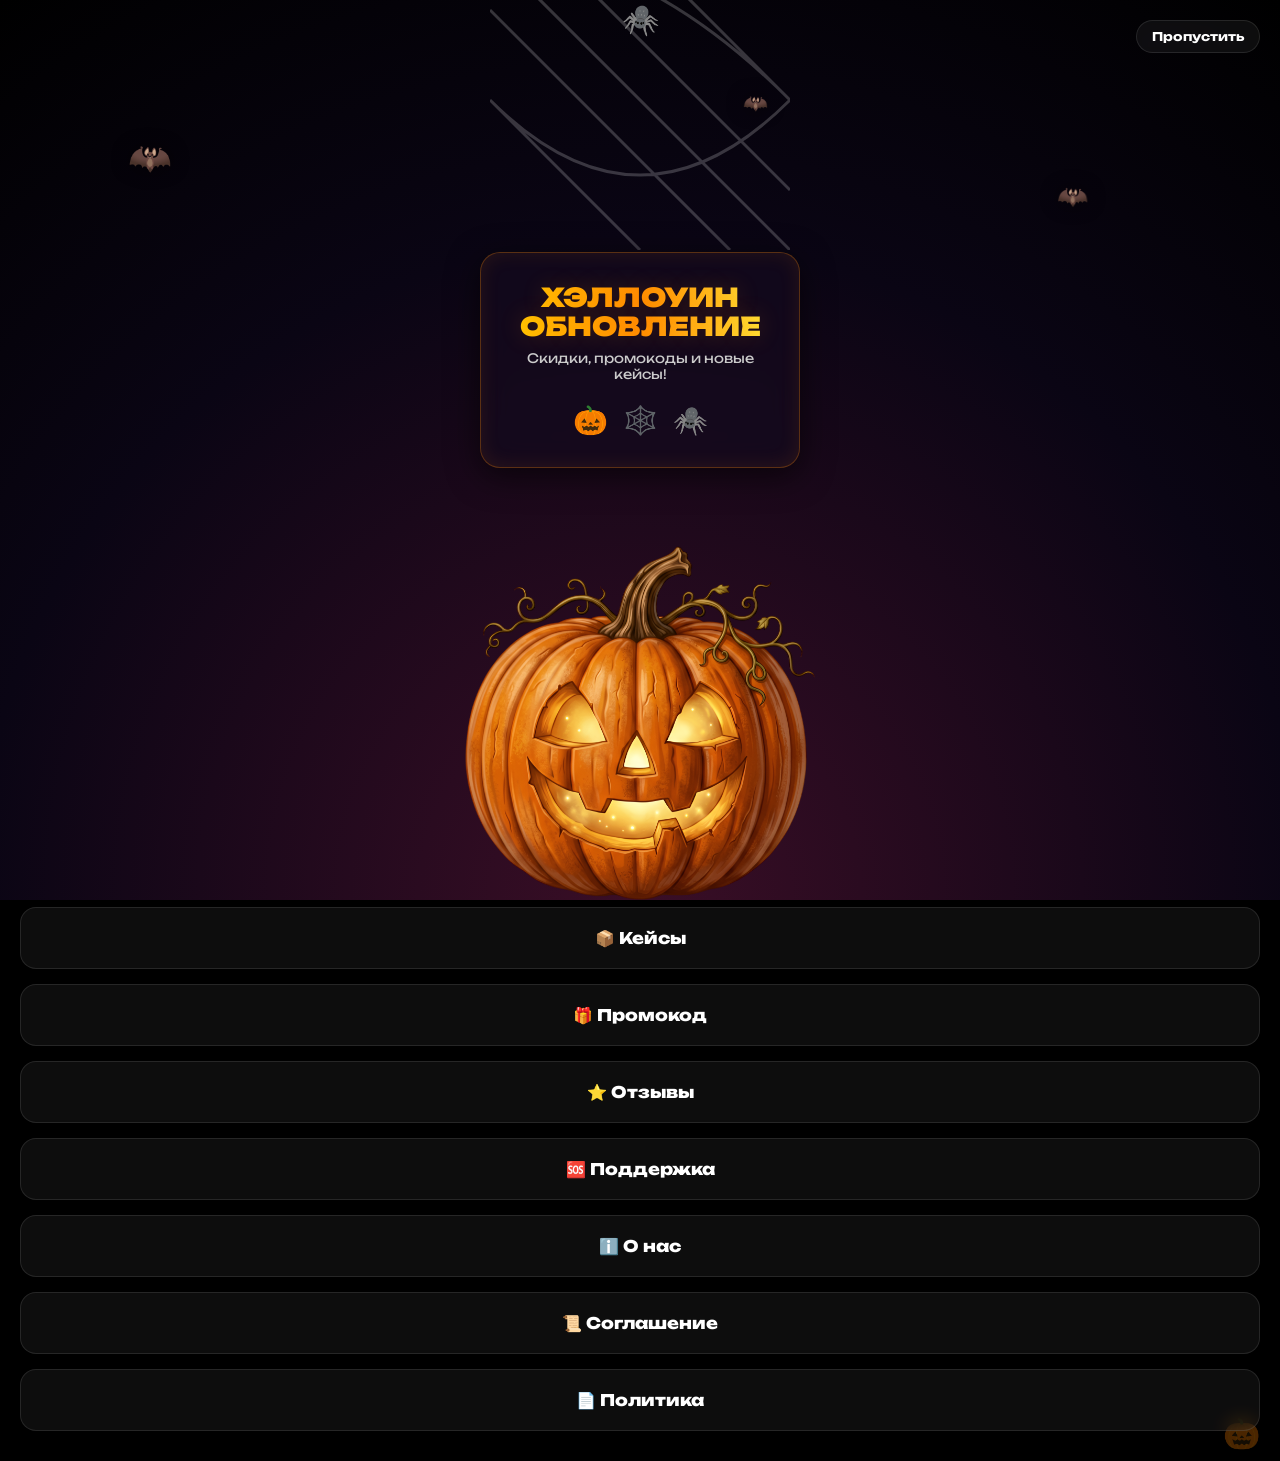
==== main.html @ 829d3bb2 "Update main.html" ====
<!DOCTYPE html>
<html lang="ru">
<head>
    <meta charset="UTF-8">
    <meta name="viewport" content="width=device-width, initial-scale=1.0, maximum-scale=1.0, user-scalable=no">
    <title>Sciptyy Store</title>
    <script src="https://telegram.org/js/telegram-web-app.js"></script>
    <link href="https://fonts.googleapis.com/css2?family=Unbounded:wght@500;800;900&display=swap" rel="stylesheet">
    <link rel="stylesheet" href="style.css">
</head>
<body>
    <!-- ЗАСТАВКА -->
    <div id="splash-screen">
        <div class="splash-bg-gradient"></div>
        <div class="splash-sparks"><span></span><span></span><span></span><span></span><span></span><span></span></div>
        <div class="bat bat-1">🦇</div><div class="bat bat-2">🦇</div><div class="bat bat-3">🦇</div>
        <div class="splash-web-top"></div><div class="splash-spider">🕷️</div>
        <div class="splash-glass-banner">
            <h2>ХЭЛЛОУИН<br>ОБНОВЛЕНИЕ</h2>
            <p>Скидки, промокоды и новые кейсы!</p>
            <div class="splash-icons"><span class="icon-pumpkin">🎃</span><span class="icon-web">🕸️</span><span class="icon-spider">🕷️</span></div>
        </div>
        <img src="pumpkin.png" class="splash-pumpkin-img" alt="pumpkin">
        <div class="splash-skip" onclick="document.getElementById('splash-screen').classList.add('splash-hidden')">Пропустить</div>
    </div>

    <div class="space-bg"><div class="nebula nebula-1"></div><div class="nebula nebula-2"></div><div class="stars"></div></div>
        <!-- ГЛАВНЫЙ ЭКРАН -->
    <div id="screen-main" class="screen active">
        <div class="halloween-decor"><div class="decor-web"></div><div class="decor-spider">🕷️</div><div class="decor-pumpkin">🎃</div></div>
        <h1 class="glow-title">SCIPTYY<br>STORE</h1>
        
        <!-- УМНАЯ БЕГУЩАЯ СТРОКА -->
        <div class="ticker-container">
            <div class="ticker-decor">🕸️</div>
            <div class="ticker-content">
                <span class="ticker-icon">🎃</span>
                <div id="ticker-track" class="ticker-track">Загрузка событий...</div>
                <span class="ticker-icon">🕷️</span>
            </div>
        </div>

        <div style="position: relative; overflow: hidden; width: 100%; border-radius: 20px; margin-bottom: 20px; height: 170px;">
            <div id="banner-track" style="display: flex; width: 200%; height: 100%; transition: transform 0.6s cubic-bezier(0.25, 1, 0.5, 1);">
                <div class="halloween-banner" style="width: 100%; height: 100%; margin: 0; flex-shrink: 0; padding: 20px; position: relative;" onclick="window.open('https://t.me/sciptyystore', '_blank')">
                    <div class="banner-spiderweb"></div><div class="banner-spider">🕷️</div><div class="banner-glow"></div>
                    <div class="banner-content">
                        <span style="font-size:9px; font-weight:800; color:#ffd700; background:rgba(0,0,0,0.5); padding:3px 6px; border-radius:6px; text-transform: uppercase;">Официальный канал</span>
                        <h3 class="banner-title" style="font-size: 22px; margin-top: 5px;">Sciptyy Store News</h3>
                        <p class="banner-subtitle" style="font-size: 10px; line-height: 1.4;">🔥 Промокод <b>HALLOWEEN31</b> (15%)</p>
                        <button class="buy-btn" style="margin-top: 10px; padding: 6px 12px; font-size: 11px;">Подписаться</button>
                    </div>
                </div>
                <div class="halloween-banner" style="width: 100%; height: 100%; margin: 0; flex-shrink: 0; background: #111; position: relative;" onclick="window.open('https://t.me/sciptyyrewievs', '_blank')">
                    <div class="banner-spiderweb"></div><div class="banner-spider">🕷️</div><div class="banner-glow" style="opacity: 0.4;"></div>
                    <div class="banner-content">
                        <h3 class="banner-title" style="font-size: 16px;">👑 Администрация</h3>
                        <div style="display: flex; gap: 10px; margin-top: 5px;">
                            <div><p style="font-size: 10px; font-weight: bold; color: #fff;">Разработчик</p><p style="font-size: 9px; color: #aaa;">@xeroox9</p></div>
                            <div><p style="font-size: 10px; font-weight: bold; color: #fff;">Владелец</p><p style="font-size: 9px; color: #aaa;">@sciptyyzov</p></div>
                        </div>
                        <button class="buy-btn" style="margin-top: 8px; padding: 5px 10px; font-size: 10px; background: linear-gradient(90deg, #ffd700, #ff8c00); color: #000;">⭐ Отзывы</button>
                    </div>
                </div>
            </div>
        </div>
               <div class="main-menu-grid">
            <div class="menu-btn" onclick="openCatalog()"><span class="btn-text">🛒 Купить аккаунты</span></div>
            <div class="menu-btn" onclick="showScreen('screen-profile')"><span class="btn-text">👤 Профиль</span></div>
            <div class="menu-btn" onclick="showScreen('screen-upgrade')"><span class="btn-text">📈 Апгрейд аккаунтов</span></div>
            <div class="menu-btn" onclick="showScreen('screen-chat')"><span class="btn-text">💬 Общение (Чат)</span></div>
            <div class="menu-btn" onclick="showTopupModal()">
                <span class="btn-text">💳 Пополнить баланс</span>
                <p style="font-size: 10px; color: #00d2ff; margin-top: 5px;">🎁 От 500 ₽ — обычный кейс в подарок!</p>
            </div>
            <div class="menu-btn" onclick="showScreen('screen-roll')"><span class="btn-text">🎰 Рулетка дня</span></div>
            <div class="menu-btn" onclick="showScreen('screen-cases')"><span class="btn-text">📦 Кейсы</span></div>
            <div class="menu-btn" onclick="openInfo('promo')"><span class="btn-text">🎁 Промокод</span></div>
            <div class="menu-btn" onclick="openInfo('reviews')"><span class="btn-text">⭐ Отзывы</span></div>
            <div class="menu-btn" onclick="showScreen('screen-support')"><span class="btn-text">🆘 Поддержка</span></div>
            <div class="menu-btn" onclick="openInfo('about')"><span class="btn-text">ℹ️ О нас</span></div>
            <div class="menu-btn" onclick="openInfo('terms')"><span class="btn-text">📜 Соглашение</span></div>
            <div class="menu-btn" onclick="openInfo('privacy')"><span class="btn-text">📄 Политика</span></div>
            <div class="menu-btn" id="admin-btn" style="display: none; background: rgba(255, 0, 0, 0.1); border-color: rgba(255, 0, 0, 0.3);" onclick="showScreen('screen-admin')"><span class="btn-text" style="color: #ff4444;">⚙️ Админ-панель</span></div>
            <div class="menu-btn" id="admin-tickets-btn" style="display: none; background: rgba(0, 210, 255, 0.1); border-color: rgba(0, 210, 255, 0.3);" onclick="showScreen('screen-admin-tickets')"><span class="btn-text" style="color: #00d2ff;">📩 Тикеты</span></div>
        </div>
    </div>
        <!-- КАТАЛОГ -->
    <div id="screen-catalog" class="screen">
        <div class="halloween-decor"><div class="decor-web"></div><div class="decor-spider">🕷️</div><div class="decor-pumpkin">🎃</div></div>
        <div style="display:flex; gap:10px; margin-bottom:20px; position:relative; z-index:2;"><button class="menu-btn" style="padding:10px 15px;" onclick="showScreen('screen-main')">← Назад</button><h2 style="font-size:20px; font-weight:800;">Аккаунты</h2></div>
        <div class="catalog-grid" id="catalog-grid"><div style="grid-column:span 2;">Загрузка...</div></div>
    </div>

    <!-- ПРОФИЛЬ -->
    <div id="screen-profile" class="screen">
        <div class="halloween-decor"><div class="decor-web"></div><div class="decor-spider">🕷️</div><div class="decor-pumpkin">🎃</div></div>
        <div style="display:flex; gap:10px; margin-bottom:20px; position:relative; z-index:2;"><button class="menu-btn" style="padding:10px 15px;" onclick="showScreen('screen-main')">← Назад</button><h2 style="font-size:20px; font-weight:800;">Профиль</h2></div>
        <div style="background: rgba(255,255,255,0.05); border: 1px solid rgba(255,255,255,0.1); backdrop-filter: blur(10px); border-radius: 20px; padding: 20px; text-align: center; position: relative; z-index: 2; margin-bottom: 20px;">
            <div id="user-avatar" style="width: 70px; height: 70px; border-radius: 50%; background: linear-gradient(135deg, #00d2ff, #8a2be2); margin: 0 auto 10px auto; display: flex; align-items: center; justify-content: center; font-size: 28px; font-weight: bold; color: #fff; background-size: cover; background-position: center; box-shadow: 0 0 15px rgba(0, 210, 255, 0.5);"></div>
            <h2 id="user-name" style="font-size: 18px; font-weight: 800; margin-bottom: 3px;">Пользователь</h2>
            <p id="user-id" style="font-size: 11px; color: #888; margin-bottom: 15px;">ID: 0</p>
            <div style="background: rgba(0,0,0,0.3); border-radius: 12px; padding: 12px; text-align: left;">
                <div style="font-size: 11px; color: #aaa;">Баланс:</div>
                <div id="profile-balance" style="font-size: 22px; font-weight: 900; color: #00d2ff;">0 ₽</div>
            </div>
        </div>
        <h3 style="position: relative; z-index: 2; margin-bottom: 10px; font-size: 16px;">История покупок:</h3>
        <div id="profile-purchases" style="position: relative; z-index: 2;"></div>
    </div>

    <!-- РУЛЕТКА -->
    <div id="screen-roll" class="screen">
        <div style="display:flex; gap:10px; margin-bottom:20px; position:relative; z-index:2;"><button class="menu-btn" style="padding:10px 15px;" onclick="showScreen('screen-main')">← Назад</button><h2 style="font-size:20px; font-weight:800;">Рулетка</h2></div>
        <div class="wheel-container">
            <div class="wheel-wrapper"><div class="wheel-pointer">🔻</div>
                <div class="wheel" id="wheel">
                    <div style="position:absolute; top:50%; left:50%; transform: translate(-50%, -50%) rotate(45deg) translateY(-100px); font-weight:900; font-size:14px; color:#fff;">1 ₽</div>
                    <div style="position:absolute; top:50%; left:50%; transform: translate(-50%, -50%) rotate(135deg) translateY(-100px); font-weight:900; font-size:14px; color:#fff;">3 ₽</div>
                    <div style="position:absolute; top:50%; left:50%; transform: translate(-50%, -50%) rotate(225deg) translateY(-100px); font-weight:900; font-size:14px; color:#fff;">2 ₽</div>
                    <div style="position:absolute; top:50%; left:50%; transform: translate(-50%, -50%) rotate(315deg) translateY(-100px); font-weight:900; font-size:14px; color:#fff;">Промо</div>
                </div>
            </div>
            <button class="roll-btn" id="roll-btn" onclick="spinWheel()">Крутить</button>
            <div id="roll-result" style="margin-top:20px; font-size:20px; font-weight:800; text-align:center; color:#00d2ff; min-height:30px;"></div>
        </div>
    </div>
        <!-- ЧАТ -->
    <div id="screen-chat" class="screen">
        <div style="display:flex; gap:10px; margin-bottom:20px; position:relative; z-index:2;"><button class="menu-btn" style="padding:10px 15px;" onclick="showScreen('screen-main')">← Назад</button><h2 style="font-size:20px; font-weight:800;">Общение</h2></div>
        <div id="chat-messages" style="height: 50vh; overflow-y: auto; background: rgba(20, 20, 20, 0.5); border-radius: 15px; padding: 10px; margin-bottom: 10px; border: 1px solid rgba(255,255,255,0.1); display: flex; flex-direction: column; gap: 10px;"></div>
        <div style="display: flex; gap: 10px;">
            <input type="text" id="chat-input" placeholder="Сообщение..." style="flex: 1; padding: 15px; border-radius: 10px; border: 1px solid #333; background: rgba(255,255,255,0.05); color: white;">
            <button class="buy-btn" style="padding: 0 20px; margin: 0; border-radius: 10px;" onclick="sendChatMessage()">➤</button>
        </div>
    </div>

    <!-- АПГРЕЙД -->
    <div id="screen-upgrade" class="screen">
        <div style="display:flex; gap:10px; margin-bottom:20px; position:relative; z-index:2;"><button class="menu-btn" style="padding:10px 15px;" onclick="showScreen('screen-main')">← Назад</button><h2 style="font-size:20px; font-weight:800;">Апгрейд</h2></div>
        <p style="text-align:center; color:#aaa; margin-bottom:20px; font-size:12px;">Поместите два одинаковых аккаунта, чтобы сделать апгрейд на более дорогой!</p>
        
        <div style="display:flex; gap:15px; justify-content:center; margin-bottom:20px;">
            <div class="upgrade-slot" id="slot-1" onclick="selectSlot(1)">
                <div style="font-size:30px; margin-bottom:10px;">➕</div>
                <div style="font-size:12px; color:#888;">Аккаунт 1</div>
            </div>
            <div class="upgrade-slot" id="slot-2" onclick="selectSlot(2)">
                <div style="font-size:30px; margin-bottom:10px;">➕</div>
                <div style="font-size:12px; color:#888;">Аккаунт 2</div>
            </div>
        </div>

        <button id="upgrade-btn" class="buy-btn" style="width:100%; padding:15px; opacity:0.5; cursor:not-allowed; background:#333;" disabled onclick="startUpgrade()">Сделать апгрейд</button>
    </div>
        <!-- КЕЙСЫ -->
    <div id="screen-cases" class="screen">
        <div style="display:flex; gap:10px; margin-bottom:20px; position:relative; z-index:2;"><button class="menu-btn" style="padding:10px 15px;" onclick="showScreen('screen-main')">← Назад</button><h2 style="font-size:20px; font-weight:800;">Кейсы</h2></div>
        <div class="main-menu-grid" id="case-buttons">
            <div class="menu-btn" onclick="buyCase('normal')"><span class="btn-text">📦 Купить Обычный (99 ₽)</span></div>
            <div class="menu-btn" onclick="buyCase('vip')"><span class="btn-text">👑 Купить VIP (249 ₽)</span></div>
            <div class="menu-btn" id="open-normal-case" style="display:none; background: rgba(0, 210, 255, 0.1);" onclick="openCase('normal')"><span class="btn-text">🎁 Открыть Обычный</span></div>
            <div class="menu-btn" id="open-vip-case" style="display:none; background: rgba(255, 215, 0, 0.1);" onclick="openCase('vip')"><span class="btn-text">🎁 Открыть VIP</span></div>
        </div>
        <div id="case-animation" class="case-roulette-container" style="display: none;">
            <div class="case-banner-bg">
                <div class="decor-web" style="top: -30px; right: -30px; transform: scaleX(-1);"></div>
                <div class="decor-spider" style="left: auto; right: 40px;">🕷️</div>
                <h3 style="text-align: center; color: #ffd700; font-size: 18px; margin-bottom: 15px; text-shadow: 0 0 10px #ff8c00;">Открываем кейс...</h3>
                <div class="roulette-wrapper"><div class="roulette-pointer"></div><div class="roulette-track" id="roulette-track"></div></div>
            </div>
            <div id="win-card-container" class="win-card-container" style="display: none;">
                <div id="win-card-content"></div>
                <p id="case-prize-text" style="font-size:16px; font-weight:800; color:#fff; margin-top:15px; text-align:center; text-shadow:0 0 10px #00d2ff;"></p>
            </div>
        </div>
    </div>

    <!-- ПОДДЕРЖКА -->
    <div id="screen-support" class="screen">
        <div style="display:flex; gap:10px; margin-bottom:20px; position:relative; z-index:2;"><button class="menu-btn" style="padding:10px 15px;" onclick="showScreen('screen-main')">← Назад</button><h2 style="font-size:20px; font-weight:800;">Поддержка</h2></div>
        <div class="info-container">
            <p style="margin-bottom: 15px; font-weight: bold; color: #00d2ff;">🆘 Задайте вопрос:</p>
            <textarea id="ticket-input" placeholder="Опишите проблему..." style="width:100%; height:100px; background:rgba(255,255,255,0.05); border:1px solid #333; color:white; border-radius:10px; padding:10px; margin-bottom:10px; resize:none;"></textarea>
            <button class="info-btn" onclick="createTicket()">Написать в поддержку</button>
            <div id="ticket-list" style="margin-top:20px;"></div>
        </div>
    </div>

    <!-- АДМИНКА -->
    <div id="screen-admin-tickets" class="screen">
        <div style="display:flex; gap:10px; margin-bottom:20px;"><button class="menu-btn" style="padding:10px 15px;" onclick="showScreen('screen-main')">← Назад</button><h2 style="font-size:20px; font-weight:800; color:#00d2ff;">Тикеты</h2></div>
        <div id="admin-ticket-list"></div>
    </div>

    <div id="screen-admin" class="screen">
        <div style="display:flex; gap:10px; margin-bottom:20px;"><button class="menu-btn" style="padding:10px 15px;" onclick="showScreen('screen-main')">← Назад</button><h2 style="font-size:20px; font-weight:800; color: #ff4444;">Админка</h2></div>
        <div class="main-menu-grid">
            <div class="menu-btn" onclick="adminAction('money')"><span class="btn-text">💰 Выдать себе рубли</span></div>
            <div class="menu-btn" onclick="adminAction('promo')"><span class="btn-text">🎁 Создать промокод</span></div>
            <div class="menu-btn" onclick="adminAction('stock')"><span class="btn-text">📦 Склад (Товары)</span></div>
            <div class="menu-btn" onclick="adminAction('broadcast')"><span class="btn-text">📢 Рассылка</span></div>
            <div class="menu-btn" onclick="clearEvents()"><span class="btn-text" style="color: #ff4444;">🗑 Очистить события</span></div>
        </div>
        <div id="admin-result" style="margin-top: 20px; text-align:center; color: #00d2ff; font-weight: 800;"></div>
    </div>

    <div id="screen-info" class="screen">
        <div style="display:flex; gap:10px; margin-bottom:20px;"><button class="menu-btn" style="padding:10px 15px;" onclick="showScreen('screen-main')">← Назад</button><h2 id="info-title" style="font-size:20px; font-weight:800;">Инфо</h2></div>
        <div class="info-container" id="info-content"></div>
    </div>
        <!-- МОДАЛКА ПОКУПКИ -->
    <div id="modal-buy" style="display:none; position:fixed; top:0; left:0; width:100%; height:100%; background:rgba(0,0,0,0.9); z-index: 999; padding:20px; flex-direction:column; justify-content:center;">
        <div style="background:#111; border:1px solid #333; padding:25px; border-radius:20px; text-align:center;">
            <h2 id="modal-title" style="font-size:22px; margin-bottom:10px;">Покупка</h2>
            <p id="modal-price" style="color:#888; margin-bottom:25px;">Цена: 46 ₽</p>
            <button style="width:100%; padding:15px; border-radius:12px; background:linear-gradient(90deg, #00d2ff, #0052ff); border:none; color:white; font-weight:800; font-size:16px; margin-bottom:10px;" onclick="buyItem('balance')">Купить с баланса (₽)</button>
            <button style="width:100%; padding:15px; border-radius:12px; background:linear-gradient(90deg, #ffd700, #ff8c00); border:none; color:black; font-weight:800; font-size:16px; margin-bottom:10px;" onclick="buyItem('stars')">Купить за звезды (⭐)</button>
            <button style="width:100%; padding:12px; border-radius:12px; background:transparent; border:1px solid #555; color:#aaa; font-weight:800;" onclick="closeModal()">Отмена</button>
        </div>
    </div>

    <!-- МОДАЛКА ПОПОЛНЕНИЯ -->
    <div id="modal-topup" style="display:none; position:fixed; top:0; left:0; width:100%; height:100%; background:rgba(0,0,0,0.9); z-index: 999; padding:20px; flex-direction:column; justify-content:center;">
        <div style="background:#111; border:1px solid #333; padding:25px; border-radius:20px; text-align:center;">
            <h2 style="font-size:22px; margin-bottom:10px;">Пополнение</h2>
            <p style="color:#888; margin-bottom:15px;">Введите сумму (мин. 50 ₽)</p>
            <input type="number" id="topup-amount" placeholder="Сумма" style="width:100%; padding:15px; border-radius:12px; border:1px solid #333; background:rgba(255,255,255,0.05); color:white; margin-bottom:15px;">
            <button style="width:100%; padding:15px; border-radius:12px; background:linear-gradient(90deg, #00d2ff, #0052ff); border:none; color:white; font-weight:800; font-size:16px; margin-bottom:10px;" onclick="topupBalance()">Пополнить</button>
            <button style="width:100%; padding:12px; border-radius:12px; background:transparent; border:1px solid #555; color:#aaa; font-weight:800;" onclick="closeTopup()">Отмена</button>
        </div>
    </div>

    <script>
        setTimeout(() => { const splash = document.getElementById('splash-screen'); if (splash) splash.classList.add('splash-hidden'); }, 5000);
        let currentBannerIndex = 0; const track = document.getElementById('banner-track'); const totalBanners = 2;
        function nextBanner() { currentBannerIndex++; if (currentBannerIndex >= totalBanners) currentBannerIndex = 0; track.style.transform = `translateX(-${currentBannerIndex * 100}%)`; }
        setInterval(nextBanner, 5000);
    </script>
    <script src="app.js"></script>
</body>
</html>
---- style.css ----
* { box-sizing: border-box; margin: 0; padding: 0; font-family: 'Unbounded', sans-serif; -webkit-tap-highlight-color: transparent; }
body { background-color: #000; color: #fff; min-height: 100vh; overflow-x: hidden; position: relative; }

.space-bg { position: fixed; top: 0; left: 0; width: 100%; height: 100%; z-index: -1; overflow: hidden; background: #000; }
.nebula { position: absolute; width: 150vw; height: 150vw; border-radius: 50%; filter: blur(80px); opacity: 0.6; animation: rotateNebula 30s linear infinite; }
.nebula-1 { top: -50%; left: -50%; background: radial-gradient(circle, rgba(0, 210, 255, 0.4) 0%, transparent 60%); }
.nebula-2 { bottom: -50%; right: -50%; background: radial-gradient(circle, rgba(138, 43, 226, 0.4) 0%, transparent 60%); animation-direction: reverse; }
@keyframes rotateNebula { 0% { transform: rotate(0deg) scale(1); } 100% { transform: rotate(360deg) scale(1.2); } }
.stars { position: absolute; width: 100%; height: 100%; background-image: radial-gradient(1px 1px at 10% 20%, white, transparent), radial-gradient(2px 2px at 40% 70%, white, transparent); background-size: 200px 200px; animation: twinkle 4s infinite alternate; opacity: 0.5; }
@keyframes twinkle { 0% { opacity: 0.3; } 100% { opacity: 0.8; } }

.halloween-decor { position: absolute; top: 0; left: 0; width: 100%; height: 100%; pointer-events: none; z-index: 0; overflow: hidden; }
.decor-web { position: absolute; top: -20px; left: -20px; width: 120px; height: 120px; background-image: url('data:image/svg+xml;utf8,<svg xmlns="http://www.w3.org/2000/svg" viewBox="0 0 100 100"><path d="M0,0 L100,100 M0,20 L80,100 M20,0 L100,80 M0,50 L50,100 M50,0 L100,50 M0,0 Q50,0 100,50 Q50,100 0,50" stroke="rgba(255,255,255,0.15)" fill="none" stroke-width="1"/></svg>'); background-size: cover; transform: rotate(180deg); opacity: 0.6; animation: floatWeb 8s ease-in-out infinite alternate; }
.decor-spider { position: absolute; top: 0; left: 40px; font-size: 24px; animation: spiderDrop 4s ease-in-out infinite; z-index: 1; }
.decor-pumpkin { position: absolute; bottom: 10px; right: 20px; font-size: 30px; opacity: 0.3; animation: floatPumpkin 6s ease-in-out infinite; }
@keyframes floatWeb { 0% { transform: rotate(170deg) scale(1); } 100% { transform: rotate(190deg) scale(1.1); } }
@keyframes spiderDrop { 0%, 100% { transform: translateY(10px); } 50% { transform: translateY(25px); } }
@keyframes floatPumpkin { 0%, 100% { transform: translateY(0); } 50% { transform: translateY(-10px); } }

.screen { display: none; padding: 30px 20px; min-height: 100vh; animation: fadeIn 0.5s ease; position: relative; }
.screen.active { display: block; }
@keyframes fadeIn { from { opacity: 0; transform: translateY(20px); } to { opacity: 1; transform: translateY(0); } }
.glow-title { font-size: 46px; line-height: 1.1; font-weight: 900; text-align: center; margin-top: 20px; margin-bottom: 25px; background: linear-gradient(90deg, #ffffff, #00d2ff, #8a2be2, #ffffff); background-size: 300% 100%; -webkit-background-clip: text; -webkit-text-fill-color: transparent; animation: textShimmer 8s linear infinite; position: relative; z-index: 2; }
@keyframes textShimmer { 0% { background-position: 0% center; } 100% { background-position: 300% center; } }

/* ОБНОВЛЕННАЯ БЕГУЩАЯ СТРОКА */
.ticker-container {
    background: rgba(20, 10, 30, 0.6);
    border: 1px solid rgba(255, 140, 0, 0.3);
    backdrop-filter: blur(10px);
    border-radius: 12px;
    padding: 10px 15px;
    margin-bottom: 20px;
    display: flex;
    align-items: center;
    position: relative;
    z-index: 2;
    overflow: hidden;
    box-shadow: 0 0 15px rgba(255, 140, 0, 0.1);
}
.ticker-decor { position: absolute; top: 0; right: 10px; font-size: 20px; opacity: 0.3; z-index: 0; }
.ticker-content { display: flex; align-items: center; width: 100%; z-index: 1; overflow: hidden; }
.ticker-icon { font-size: 16px; margin: 0 8px; }
.ticker-track {
    white-space: nowrap;
    animation: ticker 20s linear infinite;
    background: linear-gradient(90deg, #ffd700, #ff8c00, #ffd700);
    background-size: 200% auto;
    -webkit-background-clip: text;
    -webkit-text-fill-color: transparent;
    font-size: 12px;
    font-weight: 800;
}
@keyframes ticker { 0% { transform: translateX(100%); } 100% { transform: translateX(-100%); } }

.main-menu-grid { display: flex; flex-direction: column; gap: 15px; position: relative; z-index: 2; }
.menu-btn { 
    background: rgba(255, 255, 255, 0.05); 
    border: 1px solid rgba(255, 255, 255, 0.1); 
    backdrop-filter: blur(10px); 
    padding: 20px; 
    border-radius: 16px; 
    text-align: center; 
    cursor: pointer; 
    transition: all 0.3s cubic-bezier(0.25, 1, 0.5, 1); 
}
.menu-btn:active { 
    transform: scale(0.98); 
    background: rgba(138, 43, 226, 0.15); 
    border-color: #8a2be2; 
    box-shadow: 0 0 15px rgba(138, 43, 226, 0.3); 
}
.btn-text { font-size: 16px; font-weight: 800; color: white; }
.halloween-banner { position: relative; width: 100%; border-radius: 20px; overflow: hidden; margin-bottom: 25px; padding: 25px 20px; cursor: pointer; border: 1px solid rgba(255, 255, 255, 0.1); display: flex; align-items: center; background: #111; transition: transform 0.2s; z-index: 2; }
.halloween-banner:active { transform: scale(0.97); }
.banner-glow { position: absolute; top: 0; left: 0; width: 100%; height: 100%; background: linear-gradient(45deg, #2a0845, #6441A5, #ff416c, #2a0845); background-size: 300% 300%; animation: bannerGradient 6s ease infinite; z-index: 0; opacity: 0.8; }
@keyframes bannerGradient { 0% { background-position: 0% 50%; } 50% { background-position: 100% 50%; } 100% { background-position: 0% 50%; } }
.banner-spiderweb { position: absolute; top: -50%; left: -20%; width: 200px; height: 200px; background-image: url('data:image/svg+xml;utf8,<svg xmlns="http://www.w3.org/2000/svg" viewBox="0 0 100 100"><path d="M0,0 L100,100 M0,20 L80,100 M20,0 L100,80 M0,50 L50,100 M50,0 L100,50 M0,0 Q50,0 100,50 Q50,100 0,50" stroke="rgba(255,255,255,0.15)" fill="none" stroke-width="1"/></svg>'); background-size: cover; z-index: 1; }
.banner-spider { position: absolute; top: 0; right: 25px; font-size: 28px; z-index: 2; animation: spiderDrop 4s ease-in-out infinite; }
.banner-content { position: relative; z-index: 3; width: 100%; }
.banner-title { font-size: 22px; font-weight: 900; color: #fff; margin-bottom: 5px; }
.banner-subtitle { font-size: 11px; color: #eee; }

.mini-banner { position: relative; width: 100%; border-radius: 15px; overflow: hidden; margin-bottom: 20px; padding: 15px 20px; cursor: pointer; border: 1px solid rgba(255, 255, 255, 0.1); display: flex; align-items: center; background: #111; transition: transform 0.2s; z-index: 2; }
.mini-banner:active { transform: scale(0.97); }
.mini-banner-glow { position: absolute; top: 0; left: 0; width: 100%; height: 100%; background: linear-gradient(45deg, #2a0845, #6441A5, #ff416c, #2a0845); background-size: 300% 300%; animation: bannerGradient 6s ease infinite; z-index: 0; opacity: 0.6; }
.mini-banner-content { position: relative; z-index: 3; width: 100%; display: flex; align-items: center; gap: 10px; }
.mini-banner-title { font-size: 14px; font-weight: 800; color: #fff; }
.mini-banner-subtitle { font-size: 10px; color: #eee; }

.catalog-grid { display: grid; grid-template-columns: 1fr 1fr; gap: 12px; position: relative; z-index: 2; }
.product-card { background: rgba(20, 20, 20, 0.4); border: 1px solid rgba(255, 255, 255, 0.1); backdrop-filter: blur(15px); border-radius: 16px; padding: 15px; display: flex; flex-direction: column; justify-content: space-between; position: relative; overflow: hidden; box-shadow: 0 8px 32px rgba(0,0,0,0.3); }
.product-card::before { content: ''; position: absolute; top: 0; left: -100%; width: 50%; height: 100%; background: linear-gradient(90deg, transparent, rgba(255,255,255,0.05), transparent); transform: skewX(-20deg); animation: cardShimmer 5s infinite; }
@keyframes cardShimmer { 0% { left: -100%; } 40%, 100% { left: 200%; } }
.product-name { font-size: 14px; font-weight: 800; margin-bottom: 5px; }
.product-price { color: #aaa; font-size: 13px; font-weight: 500; margin-bottom: 5px; }
.buy-btn { background: linear-gradient(90deg, #0052ff, #00d2ff, #0052ff); background-size: 200% auto; border: none; color: white; padding: 12px; border-radius: 10px; font-weight: 800; font-size: 13px; cursor: pointer; animation: btnShimmer 3s linear infinite; margin-top: 10px; }
@keyframes btnShimmer { to { background-position: 200% center; } }
.buy-btn:active { transform: scale(0.95); }
.buy-btn:disabled { background: #333; animation: none; color: #777; cursor: not-allowed; }
.balance-card { background: linear-gradient(135deg, #00d2ff, #8a2be2); padding: 20px; border-radius: 16px; text-align: center; margin-bottom: 20px; position: relative; z-index: 2; }
.balance-amount { font-size: 28px; font-weight: 900; }
.purchase-item { background: rgba(255,255,255,0.05); padding: 10px; border-radius: 10px; margin-bottom: 10px; font-size: 12px; border: 1px solid rgba(255,255,255,0.05); }

.wheel-container { display: flex; flex-direction: column; align-items: center; justify-content: center; margin-top: 30px; position: relative; z-index: 2; }
.wheel-wrapper { position: relative; width: 280px; height: 280px; }
.wheel { width: 100%; height: 100%; border-radius: 50%; border: 2px solid rgba(255,255,255,0.2); position: relative; overflow: hidden; box-shadow: 0 0 30px rgba(0, 210, 255, 0.4), inset 0 0 20px rgba(255,255,255,0.2); transition: transform 4s cubic-bezier(0.17, 0.67, 0.12, 0.99); background: conic-gradient(rgba(0, 210, 255, 0.6) 0deg 90deg, rgba(138, 43, 226, 0.6) 90deg 180deg, rgba(255, 65, 108, 0.6) 180deg 270deg, rgba(255, 215, 0, 0.6) 270deg 360deg); backdrop-filter: blur(5px); }
.wheel::after { content: ''; position: absolute; top: 50%; left: 50%; transform: translate(-50%, -50%); width: 40px; height: 40px; background: #111; border-radius: 50%; border: 2px solid #fff; box-shadow: 0 0 10px #fff; }
.wheel-pointer { position: absolute; top: -15px; left: 50%; transform: translateX(-50%); font-size: 40px; z-index: 10; filter: drop-shadow(0 5px 5px rgba(0,0,0,0.5)); }
.roll-btn { margin-top: 40px; background: linear-gradient(90deg, #ff416c, #ff4b2b); color: white; border: none; padding: 18px 40px; border-radius: 50px; font-size: 18px; font-weight: 900; cursor: pointer; box-shadow: 0 0 20px rgba(255, 65, 108, 0.5); z-index: 10; }
.roll-btn:active { transform: scale(0.95); }

/* НОВАЯ АНИМАЦИЯ КЕЙСОВ */
.case-roulette-container { position: relative; z-index: 10; display: flex; flex-direction: column; align-items: center; margin-top: 20px; }
.case-banner-bg { background: radial-gradient(circle at 50% 50%, rgba(74, 28, 64, 0.9) 0%, rgba(10, 5, 20, 0.95) 100%); border: 2px solid rgba(255, 140, 0, 0.4); border-radius: 20px; padding: 20px; width: 100%; box-shadow: 0 0 30px rgba(255, 140, 0, 0.2), inset 0 0 20px rgba(0,0,0,0.8); position: relative; overflow: hidden; }
.roulette-wrapper { position: relative; height: 120px; overflow: hidden; border-radius: 12px; background: rgba(0,0,0,0.5); border: 1px solid rgba(255,255,255,0.1); display: flex; align-items: center; }
.roulette-pointer { position: absolute; top: 0; left: 50%; transform: translateX(-50%); width: 4px; height: 100%; background: #ffd700; box-shadow: 0 0 10px #ffd700, 0 0 20px #ffd700; z-index: 5; }
.roulette-pointer::before, .roulette-pointer::after { content: ''; position: absolute; left: 50%; transform: translateX(-50%); width: 0; height: 0; border-left: 8px solid transparent; border-right: 8px solid transparent; }
.roulette-pointer::before { top: 0; border-top: 10px solid #ffd700; }
.roulette-pointer::after { bottom: 0; border-bottom: 10px solid #ffd700; }
.roulette-track { display: flex; gap: 10px; padding: 0 10px; position: absolute; left: 0; transition: transform 5s cubic-bezier(0.1, 0.8, 0.1, 1); }
.roulette-item { width: 90px; height: 100px; flex-shrink: 0; background: rgba(26, 26, 26, 0.8); border: 1px solid rgba(255, 255, 255, 0.1); border-radius: 10px; display: flex; flex-direction: column; align-items: center; justify-content: center; font-size: 10px; font-weight: 800; text-align: center; padding: 5px; box-shadow: 0 4px 10px rgba(0,0,0,0.5); }
.roulette-item img { width: 35px; height: 35px; margin-bottom: 5px; }
.roulette-item.money { border-color: #00d2ff; color: #00d2ff; box-shadow: 0 0 10px rgba(0,210,255,0.3); }
.roulette-item.promo { border-color: #ff8c00; color: #ff8c00; box-shadow: 0 0 10px rgba(255,140,0,0.3); }
.roulette-item.account { border-color: #ffd700; color: #ffd700; box-shadow: 0 0 10px rgba(255,215,0,0.3); }
.win-card-container { margin-top: 20px; background: rgba(20, 10, 30, 0.8); backdrop-filter: blur(10px); border: 2px solid #ffd700; border-radius: 20px; padding: 20px; text-align: center; box-shadow: 0 0 40px rgba(255, 215, 0, 0.4); animation: popIn 0.5s cubic-bezier(0.175, 0.885, 0.32, 1.275) forwards; width: 100%; max-width: 250px; }
@keyframes popIn { 0% { transform: scale(0.5); opacity: 0; } 100% { transform: scale(1); opacity: 1; } }
.win-card-content { background: rgba(255, 255, 255, 0.05); border-radius: 15px; padding: 20px 10px; display: flex; flex-direction: column; align-items: center; gap: 10px; border: 1px solid rgba(255,215,0,0.3); }
.win-card-content .win-icon { font-size: 50px; }
.win-card-content .win-title { font-size: 18px; font-weight: 900; color: #ffd700; }

.info-container { background: rgba(20, 20, 20, 0.5); border: 1px solid rgba(255, 255, 255, 0.1); backdrop-filter: blur(15px); border-radius: 20px; padding: 25px 20px; font-size: 14px; line-height: 1.6; color: #ddd; display: flex; flex-direction: column; min-height: 250px; position: relative; z-index: 2; }
.info-btn { display: block; width: 100%; background: linear-gradient(90deg, #00d2ff, #8a2be2); color: white; text-align: center; padding: 16px; border-radius: 12px; font-weight: 800; font-size: 16px; margin-top: auto; border: none; cursor: pointer; }
/* ================= НОВАЯ ЗАСТАВКА ================= */
#splash-screen { position: fixed; top: 0; left: 0; width: 100%; height: 100%; z-index: 9999; display: flex; flex-direction: column; align-items: center; justify-content: center; overflow: hidden; transition: opacity 1.2s ease-in-out, visibility 1.2s ease-in-out; }
.splash-bg-gradient { position: absolute; top: 0; left: 0; width: 100%; height: 100%; background: radial-gradient(circle at 50% 100%, #3a0e26 0%, #0a0514 60%, #000000 100%); z-index: 1; animation: bgPulse 8s infinite alternate ease-in-out; }
@keyframes bgPulse { 0% { opacity: 0.95; transform: scale(1); } 100% { opacity: 1; transform: scale(1.05); } }
.splash-sparks { position: absolute; width: 100%; height: 100%; z-index: 2; pointer-events: none; }
.splash-sparks span { position: absolute; width: 4px; height: 4px; background: #ffd700; border-radius: 50%; box-shadow: 0 0 10px 2px #ffd700; opacity: 0; animation: floatSpark 6s infinite ease-in-out; }
.splash-sparks span:nth-child(1) { left: 20%; bottom: 30%; animation-delay: 0s; }
.splash-sparks span:nth-child(2) { left: 80%; bottom: 20%; animation-delay: 1.5s; }
.splash-sparks span:nth-child(3) { left: 50%; bottom: 10%; animation-delay: 3s; }
.splash-sparks span:nth-child(4) { left: 10%; bottom: 50%; animation-delay: 2s; }
.splash-sparks span:nth-child(5) { left: 90%; bottom: 60%; animation-delay: 4s; }
.splash-sparks span:nth-child(6) { left: 40%; bottom: 80%; animation-delay: 5s; }
@keyframes floatSpark { 0% { transform: translateY(0) scale(0); opacity: 0; } 50% { opacity: 0.8; } 100% { transform: translateY(-100px) scale(1.5); opacity: 0; } }
.bat { position: absolute; font-size: 35px; z-index: 3; filter: drop-shadow(0 0 10px rgba(0,0,0,0.8)); opacity: 0.8; }
.bat-1 { top: 15%; left: 10%; animation: flySmooth1 10s infinite ease-in-out alternate; }
.bat-2 { top: 20%; right: 15%; font-size: 25px; animation: flySmooth2 12s infinite ease-in-out alternate; }
.bat-3 { top: 10%; right: 40%; font-size: 20px; animation: flySmooth1 14s infinite ease-in-out alternate-reverse; }
@keyframes flySmooth1 { 0% { transform: translate(0, 0) rotate(-5deg); } 50% { transform: translate(30px, -15px) rotate(5deg); } 100% { transform: translate(0, 0) rotate(-5deg); } }
@keyframes flySmooth2 { 0% { transform: translate(0, 0) rotate(5deg); } 50% { transform: translate(-30px, 15px) rotate(-5deg); } 100% { transform: translate(0, 0) rotate(5deg); } }
.splash-web-top { position: absolute; top: -50px; left: 50%; transform: translateX(-50%); width: 300px; height: 300px; background-image: url('data:image/svg+xml;utf8,<svg xmlns="http://www.w3.org/2000/svg" viewBox="0 0 100 100"><path d="M0,0 L100,100 M0,20 L80,100 M20,0 L100,80 M0,50 L50,100 M50,0 L100,50 M0,0 Q50,0 100,50 Q50,100 0,50" stroke="rgba(255,255,255,0.2)" fill="none" stroke-width="1"/></svg>'); background-size: cover; z-index: 3; animation: webSway 8s infinite ease-in-out alternate; }
@keyframes webSway { 0% { transform: translateX(-50%) rotate(-2deg); } 100% { transform: translateX(-50%) rotate(2deg); } }
.splash-spider { position: absolute; top: 0; left: 50%; transform: translateX(-50%); font-size: 30px; z-index: 4; animation: spiderSmooth 5s infinite ease-in-out alternate; }
@keyframes spiderSmooth { 0% { transform: translateX(-50%) translateY(20px); } 100% { transform: translateX(-50%) translateY(80px); } }
.splash-glass-banner { position: relative; z-index: 10; background: rgba(20, 10, 30, 0.7); backdrop-filter: blur(15px); -webkit-backdrop-filter: blur(15px); border: 1px solid rgba(255, 140, 0, 0.3); border-radius: 20px; padding: 30px 20px; text-align: center; box-shadow: 0 8px 32px rgba(0,0,0,0.6), inset 0 0 20px rgba(255,140,0,0.1); width: 85%; max-width: 320px; animation: bannerSmoothFloat 4s infinite ease-in-out alternate; margin-bottom: 180px; }
@keyframes bannerSmoothFloat { 0% { transform: translateY(0); } 100% { transform: translateY(-8px); } }
.splash-glass-banner h2 { font-size: 26px; font-weight: 900; line-height: 1.1; margin-bottom: 10px; background: linear-gradient(90deg, #ffcc00, #ff8c00, #ffeb3b, #ff8c00, #ffcc00); background-size: 200% auto; -webkit-background-clip: text; -webkit-text-fill-color: transparent; animation: smoothShimmer 5s linear infinite; text-shadow: 0 0 25px rgba(255, 140, 0, 0.2); }
@keyframes smoothShimmer { to { background-position: 200% center; } }
.splash-glass-banner p { font-size: 13px; color: #ccc; margin-bottom: 20px; }
.splash-icons { display: flex; justify-content: center; gap: 15px; font-size: 28px; }
.splash-icons span { display: inline-block; }
.icon-pumpkin { animation: floatEmoji 3s infinite ease-in-out alternate; }
.icon-web { animation: floatEmoji 3s infinite ease-in-out alternate 0.5s; }
.icon-spider { animation: floatEmoji 3s infinite ease-in-out alternate 1s; }
@keyframes floatEmoji { 0% { transform: translateY(0) scale(1); } 100% { transform: translateY(-8px) scale(1.1); } }
.splash-pumpkin-img { position: absolute; bottom: 0; left: 50%; transform: translateX(-50%); width: 90%; max-width: 350px; height: auto; z-index: 5; animation: glowSmooth 3s infinite alternate ease-in-out; }
@keyframes glowSmooth { 0% { filter: drop-shadow(0 0 15px rgba(255, 140, 0, 0.5)); } 100% { filter: drop-shadow(0 0 40px rgba(255, 215, 0, 0.8)); } }
.splash-skip { position: absolute; top: 20px; right: 20px; z-index: 20; background: rgba(255, 255, 255, 0.05); padding: 8px 15px; border-radius: 20px; font-size: 12px; font-weight: bold; color: #fff; backdrop-filter: blur(5px); border: 1px solid rgba(255, 255, 255, 0.1); cursor: pointer; transition: 0.3s ease; }
.splash-skip:active { transform: scale(0.95); background: rgba(255, 255, 255, 0.15); }
.splash-hidden { opacity: 0; visibility: hidden; }

/* Модалки */
#modal-buy, #modal-topup { backdrop-filter: blur(5px); }
#modal-buy > div, #modal-topup > div { box-shadow: 0 0 30px rgba(0, 210, 255, 0.3); }
::-webkit-scrollbar { width: 6px; }
::-webkit-scrollbar-track { background: #000; }
::-webkit-scrollbar-thumb { background: #333; border-radius: 3px; }
::-webkit-scrollbar-thumb:hover { background: #00d2ff; }
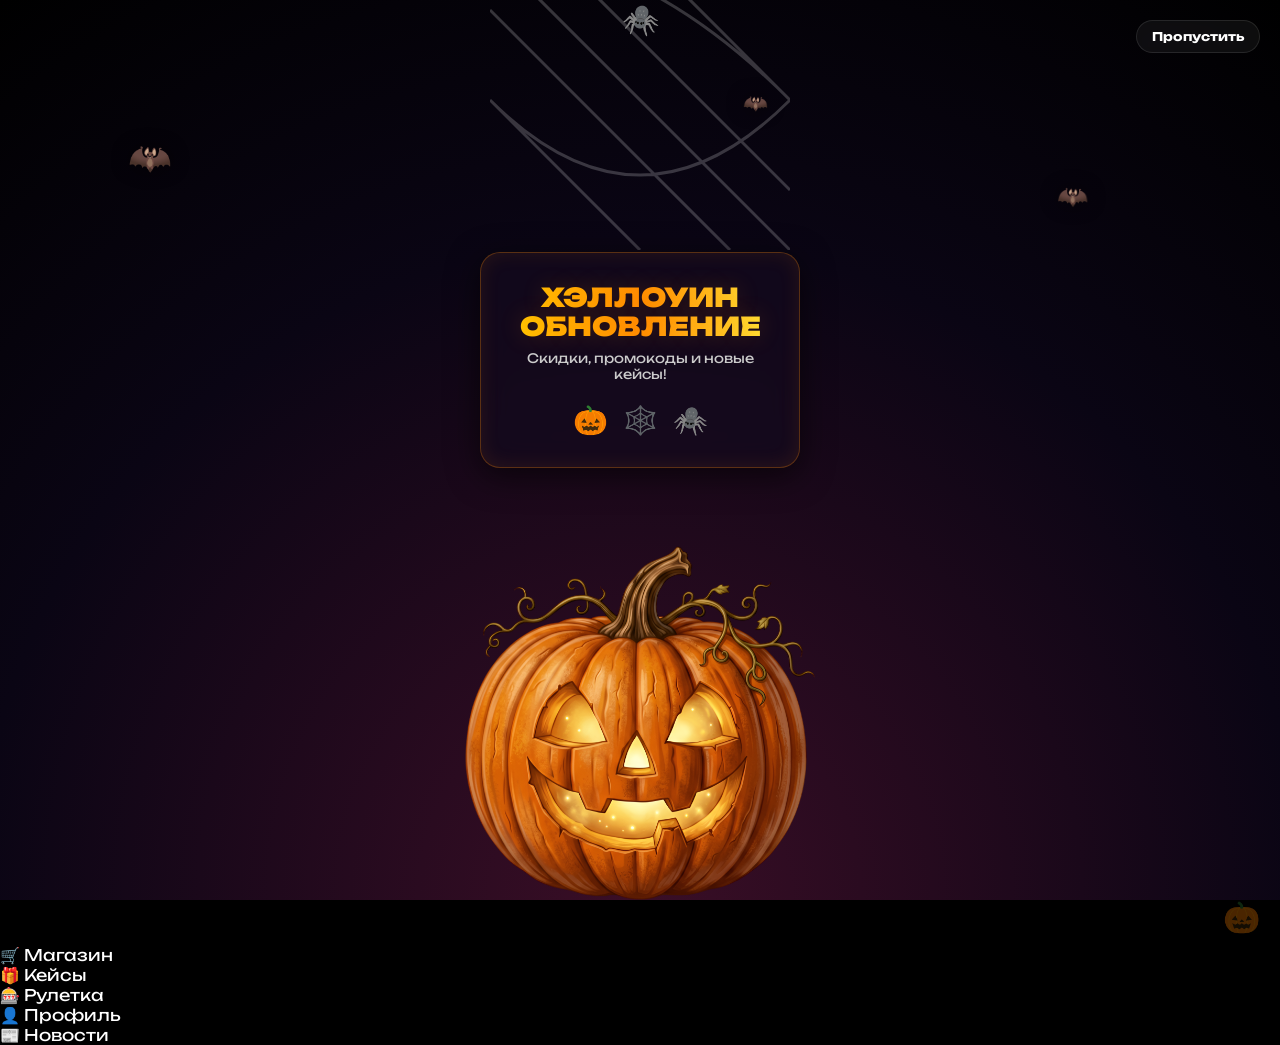
==== commit 90fa8caa: "Update main.html" ====
--- a/main.html
+++ b/main.html
@@ -9,6 +9,10 @@
     <link rel="stylesheet" href="style.css">
 </head>
 <body>
+    
+    <!-- ЗВУК КЛИКА -->
+    <audio id="click-sound" src="click.mp3" preload="auto"></audio>
+
     <!-- ЗАСТАВКА -->
     <div id="splash-screen">
         <div class="splash-bg-gradient"></div>
@@ -24,13 +28,23 @@
         <div class="splash-skip" onclick="document.getElementById('splash-screen').classList.add('splash-hidden')">Пропустить</div>
     </div>
 
+    <!-- УНИВЕРСАЛЬНАЯ МОДАЛКА ВВОДА (Вместо prompt) -->
+    <div id="custom-prompt" style="display:none; position:fixed; top:0; left:0; width:100%; height:100%; background:rgba(0,0,0,0.9); z-index: 10000; padding:20px; flex-direction:column; justify-content:center; align-items:center;">
+        <div style="background:#111; border:1px solid #333; padding:25px; border-radius:20px; width:100%; max-width:400px; text-align:center;">
+            <h3 id="prompt-title" style="margin-bottom:15px; color:#00d2ff; font-size:16px;">Введите данные</h3>
+            <input type="text" id="prompt-input" style="width:100%; padding:15px; border-radius:12px; border:1px solid #333; background:rgba(255,255,255,0.05); color:white; margin-bottom:15px; font-family:Unbounded;">
+            <button class="buy-btn" style="width:100%; margin-bottom:10px;" onclick="submitPrompt()">Отправить</button>
+            <button class="info-btn" style="background:transparent; border:1px solid #555; color:#aaa;" onclick="closePrompt()">Отмена</button>
+        </div>
+    </div>
+
     <div class="space-bg"><div class="nebula nebula-1"></div><div class="nebula nebula-2"></div><div class="stars"></div></div>
-        <!-- ГЛАВНЫЙ ЭКРАН -->
+
+    <!-- ГЛАВНЫЙ ЭКРАН (МАГАЗИН) -->
     <div id="screen-main" class="screen active">
         <div class="halloween-decor"><div class="decor-web"></div><div class="decor-spider">🕷️</div><div class="decor-pumpkin">🎃</div></div>
         <h1 class="glow-title">SCIPTYY<br>STORE</h1>
         
-        <!-- УМНАЯ БЕГУЩАЯ СТРОКА -->
         <div class="ticker-container">
             <div class="ticker-decor">🕸️</div>
             <div class="ticker-content">
@@ -40,6 +54,7 @@
             </div>
         </div>
 
+        <!-- Слайдер баннеров -->
         <div style="position: relative; overflow: hidden; width: 100%; border-radius: 20px; margin-bottom: 20px; height: 170px;">
             <div id="banner-track" style="display: flex; width: 200%; height: 100%; transition: transform 0.6s cubic-bezier(0.25, 1, 0.5, 1);">
                 <div class="halloween-banner" style="width: 100%; height: 100%; margin: 0; flex-shrink: 0; padding: 20px; position: relative;" onclick="window.open('https://t.me/sciptyystore', '_blank')">
@@ -48,44 +63,51 @@
                         <span style="font-size:9px; font-weight:800; color:#ffd700; background:rgba(0,0,0,0.5); padding:3px 6px; border-radius:6px; text-transform: uppercase;">Официальный канал</span>
                         <h3 class="banner-title" style="font-size: 22px; margin-top: 5px;">Sciptyy Store News</h3>
                         <p class="banner-subtitle" style="font-size: 10px; line-height: 1.4;">🔥 Промокод <b>HALLOWEEN31</b> (15%)</p>
-                        <button class="buy-btn" style="margin-top: 10px; padding: 6px 12px; font-size: 11px;">Подписаться</button>
                     </div>
                 </div>
                 <div class="halloween-banner" style="width: 100%; height: 100%; margin: 0; flex-shrink: 0; background: #111; position: relative;" onclick="window.open('https://t.me/sciptyyrewievs', '_blank')">
                     <div class="banner-spiderweb"></div><div class="banner-spider">🕷️</div><div class="banner-glow" style="opacity: 0.4;"></div>
                     <div class="banner-content">
                         <h3 class="banner-title" style="font-size: 16px;">👑 Администрация</h3>
-                        <div style="display: flex; gap: 10px; margin-top: 5px;">
-                            <div><p style="font-size: 10px; font-weight: bold; color: #fff;">Разработчик</p><p style="font-size: 9px; color: #aaa;">@xeroox9</p></div>
-                            <div><p style="font-size: 10px; font-weight: bold; color: #fff;">Владелец</p><p style="font-size: 9px; color: #aaa;">@sciptyyzov</p></div>
-                        </div>
-                        <button class="buy-btn" style="margin-top: 8px; padding: 5px 10px; font-size: 10px; background: linear-gradient(90deg, #ffd700, #ff8c00); color: #000;">⭐ Отзывы</button>
+                        <p style="font-size: 9px; color: #aaa; margin-top:5px;">Разработчик: @xeroox9 | Владелец: @sciptyyzov</p>
                     </div>
                 </div>
             </div>
         </div>
-               <div class="main-menu-grid">
+
+        <div class="main-menu-grid" style="margin-bottom: 100px;">
             <div class="menu-btn" onclick="openCatalog()"><span class="btn-text">🛒 Купить аккаунты</span></div>
-            <div class="menu-btn" onclick="showScreen('screen-profile')"><span class="btn-text">👤 Профиль</span></div>
-            <div class="menu-btn" onclick="showScreen('screen-upgrade')"><span class="btn-text">📈 Апгрейд аккаунтов</span></div>
-            <div class="menu-btn" onclick="showScreen('screen-chat')"><span class="btn-text">💬 Общение (Чат)</span></div>
             <div class="menu-btn" onclick="showTopupModal()">
                 <span class="btn-text">💳 Пополнить баланс</span>
-                <p style="font-size: 10px; color: #00d2ff; margin-top: 5px;">🎁 От 500 ₽ — обычный кейс в подарок!</p>
-            </div>
-            <div class="menu-btn" onclick="showScreen('screen-roll')"><span class="btn-text">🎰 Рулетка дня</span></div>
-            <div class="menu-btn" onclick="showScreen('screen-cases')"><span class="btn-text">📦 Кейсы</span></div>
+                <p style="font-size: 10px; color: #00d2ff; margin-top: 5px;">🎁 От 500 ₽ — кейс в подарок!</p>
+            </div>
+            <div class="menu-btn" onclick="showScreen('screen-chat')"><span class="btn-text">💬 Общение (Чат)</span></div>
             <div class="menu-btn" onclick="openInfo('promo')"><span class="btn-text">🎁 Промокод</span></div>
-            <div class="menu-btn" onclick="openInfo('reviews')"><span class="btn-text">⭐ Отзывы</span></div>
             <div class="menu-btn" onclick="showScreen('screen-support')"><span class="btn-text">🆘 Поддержка</span></div>
-            <div class="menu-btn" onclick="openInfo('about')"><span class="btn-text">ℹ️ О нас</span></div>
-            <div class="menu-btn" onclick="openInfo('terms')"><span class="btn-text">📜 Соглашение</span></div>
-            <div class="menu-btn" onclick="openInfo('privacy')"><span class="btn-text">📄 Политика</span></div>
+            
+            <!-- Кнопки админа (скрыты по умолчанию) -->
             <div class="menu-btn" id="admin-btn" style="display: none; background: rgba(255, 0, 0, 0.1); border-color: rgba(255, 0, 0, 0.3);" onclick="showScreen('screen-admin')"><span class="btn-text" style="color: #ff4444;">⚙️ Админ-панель</span></div>
             <div class="menu-btn" id="admin-tickets-btn" style="display: none; background: rgba(0, 210, 255, 0.1); border-color: rgba(0, 210, 255, 0.3);" onclick="showScreen('screen-admin-tickets')"><span class="btn-text" style="color: #00d2ff;">📩 Тикеты</span></div>
         </div>
     </div>
-        <!-- КАТАЛОГ -->
+        <!-- НОВЫЙ ЭКРАН: НОВОСТИ -->
+    <div id="screen-news" class="screen">
+        <div class="halloween-decor"><div class="decor-web"></div><div class="decor-spider">🕷️</div><div class="decor-pumpkin">🎃</div></div>
+        <h2 style="font-size:24px; font-weight:900; margin-bottom:20px; position:relative; z-index:2;">Новости</h2>
+        
+        <!-- Карточка новости (копируй её для новых обновлений) -->
+        <div class="news-card">
+            <div class="news-image" style="background: linear-gradient(135deg, #ffd700, #ff8c00);">
+                <h3 style="color:#000; text-align:center; font-weight:900;">RELEASE NOTES<br><span style="font-size:14px;">1.0</span></h3>
+            </div>
+            <div class="news-content" style="padding:15px;">
+                <h3 style="color:#fff; margin-bottom:10px;">Глобальное обновление!</h3>
+                <p style="color:#aaa; font-size:12px; line-height:1.5;">Добавлена нижняя панель навигации, звуки кликов, экран новостей и починены кнопки для телефонов.</p>
+            </div>
+        </div>
+    </div>
+
+    <!-- КАТАЛОГ -->
     <div id="screen-catalog" class="screen">
         <div class="halloween-decor"><div class="decor-web"></div><div class="decor-spider">🕷️</div><div class="decor-pumpkin">🎃</div></div>
         <div style="display:flex; gap:10px; margin-bottom:20px; position:relative; z-index:2;"><button class="menu-btn" style="padding:10px 15px;" onclick="showScreen('screen-main')">← Назад</button><h2 style="font-size:20px; font-weight:800;">Аккаунты</h2></div>
@@ -95,7 +117,7 @@
     <!-- ПРОФИЛЬ -->
     <div id="screen-profile" class="screen">
         <div class="halloween-decor"><div class="decor-web"></div><div class="decor-spider">🕷️</div><div class="decor-pumpkin">🎃</div></div>
-        <div style="display:flex; gap:10px; margin-bottom:20px; position:relative; z-index:2;"><button class="menu-btn" style="padding:10px 15px;" onclick="showScreen('screen-main')">← Назад</button><h2 style="font-size:20px; font-weight:800;">Профиль</h2></div>
+        <div style="display:flex; gap:10px; margin-bottom:20px; position:relative; z-index:2;"><h2 style="font-size:20px; font-weight:800;">Профиль</h2></div>
         <div style="background: rgba(255,255,255,0.05); border: 1px solid rgba(255,255,255,0.1); backdrop-filter: blur(10px); border-radius: 20px; padding: 20px; text-align: center; position: relative; z-index: 2; margin-bottom: 20px;">
             <div id="user-avatar" style="width: 70px; height: 70px; border-radius: 50%; background: linear-gradient(135deg, #00d2ff, #8a2be2); margin: 0 auto 10px auto; display: flex; align-items: center; justify-content: center; font-size: 28px; font-weight: bold; color: #fff; background-size: cover; background-position: center; box-shadow: 0 0 15px rgba(0, 210, 255, 0.5);"></div>
             <h2 id="user-name" style="font-size: 18px; font-weight: 800; margin-bottom: 3px;">Пользователь</h2>
@@ -106,11 +128,12 @@
             </div>
         </div>
         <h3 style="position: relative; z-index: 2; margin-bottom: 10px; font-size: 16px;">История покупок:</h3>
-        <div id="profile-purchases" style="position: relative; z-index: 2;"></div>
+        <div id="profile-purchases" style="position: relative; z-index: 2; margin-bottom:100px;"></div>
     </div>
 
     <!-- РУЛЕТКА -->
     <div id="screen-roll" class="screen">
+        <div class="halloween-decor"><div class="decor-web"></div><div class="decor-spider">🕷️</div><div class="decor-pumpkin">🎃</div></div>
         <div style="display:flex; gap:10px; margin-bottom:20px; position:relative; z-index:2;"><button class="menu-btn" style="padding:10px 15px;" onclick="showScreen('screen-main')">← Назад</button><h2 style="font-size:20px; font-weight:800;">Рулетка</h2></div>
         <div class="wheel-container">
             <div class="wheel-wrapper"><div class="wheel-pointer">🔻</div>
@@ -125,11 +148,13 @@
             <div id="roll-result" style="margin-top:20px; font-size:20px; font-weight:800; text-align:center; color:#00d2ff; min-height:30px;"></div>
         </div>
     </div>
-        <!-- ЧАТ -->
+
+    <!-- ЧАТ -->
     <div id="screen-chat" class="screen">
+        <div class="halloween-decor"><div class="decor-web"></div><div class="decor-spider">🕷️</div><div class="decor-pumpkin">🎃</div></div>
         <div style="display:flex; gap:10px; margin-bottom:20px; position:relative; z-index:2;"><button class="menu-btn" style="padding:10px 15px;" onclick="showScreen('screen-main')">← Назад</button><h2 style="font-size:20px; font-weight:800;">Общение</h2></div>
         <div id="chat-messages" style="height: 50vh; overflow-y: auto; background: rgba(20, 20, 20, 0.5); border-radius: 15px; padding: 10px; margin-bottom: 10px; border: 1px solid rgba(255,255,255,0.1); display: flex; flex-direction: column; gap: 10px;"></div>
-        <div style="display: flex; gap: 10px;">
+        <div style="display: flex; gap: 10px; margin-bottom:100px;">
             <input type="text" id="chat-input" placeholder="Сообщение..." style="flex: 1; padding: 15px; border-radius: 10px; border: 1px solid #333; background: rgba(255,255,255,0.05); color: white;">
             <button class="buy-btn" style="padding: 0 20px; margin: 0; border-radius: 10px;" onclick="sendChatMessage()">➤</button>
         </div>
@@ -137,8 +162,9 @@
 
     <!-- АПГРЕЙД -->
     <div id="screen-upgrade" class="screen">
+        <div class="halloween-decor"><div class="decor-web"></div><div class="decor-spider">🕷️</div><div class="decor-pumpkin">🎃</div></div>
         <div style="display:flex; gap:10px; margin-bottom:20px; position:relative; z-index:2;"><button class="menu-btn" style="padding:10px 15px;" onclick="showScreen('screen-main')">← Назад</button><h2 style="font-size:20px; font-weight:800;">Апгрейд</h2></div>
-        <p style="text-align:center; color:#aaa; margin-bottom:20px; font-size:12px;">Поместите два одинаковых аккаунта, чтобы сделать апгрейд на более дорогой!</p>
+        <p style="text-align:center; color:#aaa; margin-bottom:20px; font-size:12px;">Поместите два одинаковых аккаунта, чтобы сделать апгрейд!</p>
         
         <div style="display:flex; gap:15px; justify-content:center; margin-bottom:20px;">
             <div class="upgrade-slot" id="slot-1" onclick="selectSlot(1)">
@@ -150,52 +176,66 @@
                 <div style="font-size:12px; color:#888;">Аккаунт 2</div>
             </div>
         </div>
-
-        <button id="upgrade-btn" class="buy-btn" style="width:100%; padding:15px; opacity:0.5; cursor:not-allowed; background:#333;" disabled onclick="startUpgrade()">Сделать апгрейд</button>
+        <button id="upgrade-btn" class="buy-btn" style="width:100%; padding:15px; opacity:0.5; cursor:not-allowed; background:#333; margin-bottom:100px;" disabled onclick="startUpgrade()">Сделать апгрейд</button>
     </div>
         <!-- КЕЙСЫ -->
     <div id="screen-cases" class="screen">
+        <div class="halloween-decor"><div class="decor-web"></div><div class="decor-spider">🕷️</div><div class="decor-pumpkin">🎃</div></div>
         <div style="display:flex; gap:10px; margin-bottom:20px; position:relative; z-index:2;"><button class="menu-btn" style="padding:10px 15px;" onclick="showScreen('screen-main')">← Назад</button><h2 style="font-size:20px; font-weight:800;">Кейсы</h2></div>
-        <div class="main-menu-grid" id="case-buttons">
+        
+        <div class="main-menu-grid" id="case-buttons" style="margin-bottom:100px;">
             <div class="menu-btn" onclick="buyCase('normal')"><span class="btn-text">📦 Купить Обычный (99 ₽)</span></div>
             <div class="menu-btn" onclick="buyCase('vip')"><span class="btn-text">👑 Купить VIP (249 ₽)</span></div>
             <div class="menu-btn" id="open-normal-case" style="display:none; background: rgba(0, 210, 255, 0.1);" onclick="openCase('normal')"><span class="btn-text">🎁 Открыть Обычный</span></div>
             <div class="menu-btn" id="open-vip-case" style="display:none; background: rgba(255, 215, 0, 0.1);" onclick="openCase('vip')"><span class="btn-text">🎁 Открыть VIP</span></div>
         </div>
+
         <div id="case-animation" class="case-roulette-container" style="display: none;">
             <div class="case-banner-bg">
-                <div class="decor-web" style="top: -30px; right: -30px; transform: scaleX(-1);"></div>
-                <div class="decor-spider" style="left: auto; right: 40px;">🕷️</div>
-                <h3 style="text-align: center; color: #ffd700; font-size: 18px; margin-bottom: 15px; text-shadow: 0 0 10px #ff8c00;">Открываем кейс...</h3>
+                <h3 style="text-align: center; color: #ffd700; font-size: 18px; margin-bottom: 15px;">Открываем кейс...</h3>
                 <div class="roulette-wrapper"><div class="roulette-pointer"></div><div class="roulette-track" id="roulette-track"></div></div>
             </div>
-            <div id="win-card-container" class="win-card-container" style="display: none;">
+            <div id="win-card-container" class="win-card-container" style="display: none; margin-bottom:100px;">
                 <div id="win-card-content"></div>
-                <p id="case-prize-text" style="font-size:16px; font-weight:800; color:#fff; margin-top:15px; text-align:center; text-shadow:0 0 10px #00d2ff;"></p>
+                <p id="case-prize-text" style="font-size:16px; font-weight:800; color:#fff; margin-top:15px; text-align:center;"></p>
             </div>
         </div>
     </div>
 
     <!-- ПОДДЕРЖКА -->
     <div id="screen-support" class="screen">
+        <div class="halloween-decor"><div class="decor-web"></div><div class="decor-spider">🕷️</div><div class="decor-pumpkin">🎃</div></div>
         <div style="display:flex; gap:10px; margin-bottom:20px; position:relative; z-index:2;"><button class="menu-btn" style="padding:10px 15px;" onclick="showScreen('screen-main')">← Назад</button><h2 style="font-size:20px; font-weight:800;">Поддержка</h2></div>
-        <div class="info-container">
-            <p style="margin-bottom: 15px; font-weight: bold; color: #00d2ff;">🆘 Задайте вопрос:</p>
-            <textarea id="ticket-input" placeholder="Опишите проблему..." style="width:100%; height:100px; background:rgba(255,255,255,0.05); border:1px solid #333; color:white; border-radius:10px; padding:10px; margin-bottom:10px; resize:none;"></textarea>
+        
+        <div class="info-container" style="min-height: auto; margin-bottom:100px;">
+            <p style="margin-bottom: 15px; font-weight: bold; color: #00d2ff;">🆘 Частые вопросы:</p>
+            <details style="margin-bottom: 10px; background: rgba(255,255,255,0.05); padding: 10px; border-radius: 10px; cursor: pointer;">
+                <summary style="font-weight: bold; font-size: 14px;">Купил аккаунт, но не пришел?</summary>
+                <p style="margin-top: 10px; font-size: 12px; color: #aaa;">Все товары выдаются вручную (5-15 минут). Если дольше — напишите в поддержку.</p>
+            </details>
+            <details style="margin-bottom: 10px; background: rgba(255,255,255,0.05); padding: 10px; border-radius: 10px; cursor: pointer;">
+                <summary style="font-weight: bold; font-size: 14px;">Как работает Рулетка?</summary>
+                <p style="margin-top: 10px; font-size: 12px; color: #aaa;">Крутить можно раз в 24 часа. Выигрыш от 1 до 3 рублей.</p>
+            </details>
+            <p style="margin-top: 20px; font-weight: bold; color: #00d2ff;">Не нашли ответ?</p>
+            <textarea id="ticket-input" placeholder="Опишите проблему..." style="width:100%; height:100px; background:rgba(255,255,255,0.05); border:1px solid #333; color:white; border-radius:10px; padding:10px; margin-bottom:10px; margin-top: 10px; resize:none;"></textarea>
             <button class="info-btn" onclick="createTicket()">Написать в поддержку</button>
             <div id="ticket-list" style="margin-top:20px;"></div>
         </div>
     </div>
 
+    <!-- ТИКЕТЫ АДМИН -->
+    <div id="screen-admin-tickets" class="screen">
+        <div class="halloween-decor"><div class="decor-web"></div><div class="decor-spider">🕷️</div><div class="decor-pumpkin">🎃</div></div>
+        <div style="display:flex; gap:10px; margin-bottom:20px; position:relative; z-index:2;"><button class="menu-btn" style="padding:10px 15px;" onclick="showScreen('screen-main')">← Назад</button><h2 style="font-size:20px; font-weight:800; color:#00d2ff;">Тикеты</h2></div>
+        <div id="admin-ticket-list" style="margin-bottom:100px;"></div>
+    </div>
+
     <!-- АДМИНКА -->
-    <div id="screen-admin-tickets" class="screen">
-        <div style="display:flex; gap:10px; margin-bottom:20px;"><button class="menu-btn" style="padding:10px 15px;" onclick="showScreen('screen-main')">← Назад</button><h2 style="font-size:20px; font-weight:800; color:#00d2ff;">Тикеты</h2></div>
-        <div id="admin-ticket-list"></div>
-    </div>
-
     <div id="screen-admin" class="screen">
-        <div style="display:flex; gap:10px; margin-bottom:20px;"><button class="menu-btn" style="padding:10px 15px;" onclick="showScreen('screen-main')">← Назад</button><h2 style="font-size:20px; font-weight:800; color: #ff4444;">Админка</h2></div>
-        <div class="main-menu-grid">
+        <div class="halloween-decor"><div class="decor-web"></div><div class="decor-spider">🕷️</div><div class="decor-pumpkin">🎃</div></div>
+        <div style="display:flex; gap:10px; margin-bottom:20px; position:relative; z-index:2;"><button class="menu-btn" style="padding:10px 15px;" onclick="showScreen('screen-main')">← Назад</button><h2 style="font-size:20px; font-weight:800; color: #ff4444;">Админка</h2></div>
+        <div class="main-menu-grid" style="margin-bottom:100px;">
             <div class="menu-btn" onclick="adminAction('money')"><span class="btn-text">💰 Выдать себе рубли</span></div>
             <div class="menu-btn" onclick="adminAction('promo')"><span class="btn-text">🎁 Создать промокод</span></div>
             <div class="menu-btn" onclick="adminAction('stock')"><span class="btn-text">📦 Склад (Товары)</span></div>
@@ -205,11 +245,14 @@
         <div id="admin-result" style="margin-top: 20px; text-align:center; color: #00d2ff; font-weight: 800;"></div>
     </div>
 
+    <!-- ИНФО -->
     <div id="screen-info" class="screen">
-        <div style="display:flex; gap:10px; margin-bottom:20px;"><button class="menu-btn" style="padding:10px 15px;" onclick="showScreen('screen-main')">← Назад</button><h2 id="info-title" style="font-size:20px; font-weight:800;">Инфо</h2></div>
-        <div class="info-container" id="info-content"></div>
-    </div>
-        <!-- МОДАЛКА ПОКУПКИ -->
+        <div class="halloween-decor"><div class="decor-web"></div><div class="decor-spider">🕷️</div><div class="decor-pumpkin">🎃</div></div>
+        <div style="display:flex; gap:10px; margin-bottom:20px; position:relative; z-index:2;"><button class="menu-btn" style="padding:10px 15px;" onclick="showScreen('screen-main')">← Назад</button><h2 id="info-title" style="font-size:20px; font-weight:800;">Инфо</h2></div>
+        <div class="info-container" id="info-content" style="margin-bottom:100px;"></div>
+    </div>
+
+    <!-- МОДАЛКА ПОКУПКИ -->
     <div id="modal-buy" style="display:none; position:fixed; top:0; left:0; width:100%; height:100%; background:rgba(0,0,0,0.9); z-index: 999; padding:20px; flex-direction:column; justify-content:center;">
         <div style="background:#111; border:1px solid #333; padding:25px; border-radius:20px; text-align:center;">
             <h2 id="modal-title" style="font-size:22px; margin-bottom:10px;">Покупка</h2>
@@ -226,8 +269,33 @@
             <h2 style="font-size:22px; margin-bottom:10px;">Пополнение</h2>
             <p style="color:#888; margin-bottom:15px;">Введите сумму (мин. 50 ₽)</p>
             <input type="number" id="topup-amount" placeholder="Сумма" style="width:100%; padding:15px; border-radius:12px; border:1px solid #333; background:rgba(255,255,255,0.05); color:white; margin-bottom:15px;">
+            <div style="font-size: 11px; color: #00d2ff; margin-bottom: 15px;">🎁 При пополнении от 500 ₽ — <b>обычный кейс в подарок!</b></div>
             <button style="width:100%; padding:15px; border-radius:12px; background:linear-gradient(90deg, #00d2ff, #0052ff); border:none; color:white; font-weight:800; font-size:16px; margin-bottom:10px;" onclick="topupBalance()">Пополнить</button>
             <button style="width:100%; padding:12px; border-radius:12px; background:transparent; border:1px solid #555; color:#aaa; font-weight:800;" onclick="closeTopup()">Отмена</button>
+        </div>
+    </div>
+
+    <!-- НИЖНЯЯ ПАНЕЛЬ НАВИГАЦИИ -->
+    <div class="bottom-nav">
+        <div class="nav-item" onclick="showScreen('screen-main')">
+            <span class="nav-icon">🛒</span>
+            <span class="nav-text">Магазин</span>
+        </div>
+        <div class="nav-item" onclick="showScreen('screen-cases')">
+            <span class="nav-icon">🎁</span>
+            <span class="nav-text">Кейсы</span>
+        </div>
+        <div class="nav-item" onclick="showScreen('screen-roll')">
+            <span class="nav-icon">🎰</span>
+            <span class="nav-text">Рулетка</span>
+        </div>
+        <div class="nav-item" onclick="showScreen('screen-profile')">
+            <span class="nav-icon">👤</span>
+            <span class="nav-text">Профиль</span>
+        </div>
+        <div class="nav-item" onclick="showScreen('screen-news')">
+            <span class="nav-icon">📰</span>
+            <span class="nav-text">Новости</span>
         </div>
     </div>
 
--- a/style.css
+++ b/style.css
@@ -179,3 +179,66 @@
 ::-webkit-scrollbar-track { background: #000; }
 ::-webkit-scrollbar-thumb { background: #333; border-radius: 3px; }
 ::-webkit-scrollbar-thumb:hover { background: #00d2ff; }
+/* --- КРАСИВЫЙ БАННЕР КЕЙСОВ --- */
+.case-roulette-container { position: relative; z-index: 10; display: flex; flex-direction: column; align-items: center; margin-top: 20px; }
+.case-banner-bg { 
+    background: linear-gradient(135deg, #2a0845, #6441A5, #ff416c, #2a0845); 
+    background-size: 300% 300%;
+    animation: bgGradient 4s ease infinite;
+    border: 2px solid #ffd700; 
+    border-radius: 20px; 
+    padding: 20px; 
+    width: 100%; 
+    box-shadow: 0 0 30px rgba(255, 215, 0, 0.4), inset 0 0 20px rgba(0,0,0,0.8); 
+    position: relative; 
+    overflow: hidden; 
+}
+@keyframes bgGradient { 0% { background-position: 0% 50%; } 50% { background-position: 100% 50%; } 100% { background-position: 0% 50%; } }
+.roulette-wrapper { position: relative; height: 120px; overflow: hidden; border-radius: 12px; background: rgba(0,0,0,0.6); border: 2px solid rgba(255,255,255,0.2); display: flex; align-items: center; }
+.roulette-track { display: flex; gap: 10px; padding: 0 10px; position: absolute; left: 0; transition: transform 5s cubic-bezier(0.1, 0.8, 0.1, 1); }
+.roulette-item { width: 90px; height: 100px; flex-shrink: 0; background: rgba(26, 26, 26, 0.9); border-radius: 10px; display: flex; flex-direction: column; align-items: center; justify-content: center; font-size: 10px; font-weight: 800; text-align: center; padding: 5px; }
+.roulette-item.money { border: 2px solid #00d2ff; color: #00d2ff; box-shadow: 0 0 10px #00d2ff; }
+.roulette-item.promo { border: 2px solid #ff8c00; color: #ff8c00; box-shadow: 0 0 10px #ff8c00; }
+.roulette-item.account { border: 2px solid #ffd700; color: #ffd700; box-shadow: 0 0 10px #ffd700; }
+.win-card-container { margin-top: 20px; background: rgba(20, 10, 30, 0.9); border: 2px solid #ffd700; border-radius: 20px; padding: 20px; text-align: center; box-shadow: 0 0 40px rgba(255, 215, 0, 0.6); animation: popIn 0.5s cubic-bezier(0.175, 0.885, 0.32, 1.275) forwards; width: 100%; max-width: 280px; display: flex; flex-direction: column; align-items: center; justify-content: center; }
+@keyframes popIn { 0% { transform: scale(0.5); opacity: 0; } 100% { transform: scale(1); opacity: 1; } }
+.roulette-pointer { position: absolute; top: 0; left: 50%; transform: translateX(-50%); width: 4px; height: 100%; background: #ffd700; box-shadow: 0 0 10px #ffd700, 0 0 20px #ffd700; z-index: 5; }
+/* --- ЧАТ --- */
+#chat-messages { display: flex; flex-direction: column; gap: 10px; }
+.chat-msg { padding: 10px; border-radius: 10px; max-width: 80%; font-size: 13px; }
+.chat-msg.mine { background: rgba(0, 210, 255, 0.2); border: 1px solid #00d2ff; align-self: flex-end; border-bottom-right-radius: 0; }
+.chat-msg.other { background: rgba(255, 255, 255, 0.1); border: 1px solid #555; align-self: flex-start; border-bottom-left-radius: 0; }
+.chat-author { font-size: 10px; color: #ffd700; margin-bottom: 3px; font-weight: bold; }
+
+/* --- АПГРЕЙД --- */
+.upgrade-slot { 
+    width: 130px; height: 130px; 
+    background: rgba(255,255,255,0.05); 
+    border: 2px dashed #555; 
+    border-radius: 15px; 
+    display: flex; flex-direction: column; align-items: center; justify-content: center; cursor: pointer; transition: 0.3s; 
+}
+.upgrade-slot.active { border-color: #00d2ff; background: rgba(0,210,255,0.1); box-shadow: 0 0 15px rgba(0,210,255,0.3); }
+.upgrade-slot.filled { border-style: solid; border-color: #ffd700; }
+/* КРАСИВЫЙ БАННЕР КЕЙСОВ */
+.case-banner-bg { background: linear-gradient(135deg, #2a0845, #6441A5, #ff416c, #2a0845); background-size: 300% 300%; animation: bgGradient 4s ease infinite; border: 2px solid #ffd700; border-radius: 20px; padding: 20px; box-shadow: 0 0 30px rgba(255, 215, 0, 0.4); }
+@keyframes bgGradient { 0% { background-position: 0% 50%; } 50% { background-position: 100% 50%; } 100% { background-position: 0% 50%; } }
+.roulette-wrapper { position: relative; height: 120px; overflow: hidden; border-radius: 12px; background: rgba(0,0,0,0.6); border: 2px solid rgba(255,255,255,0.2); display: flex; align-items: center; }
+.roulette-track { display: flex; gap: 10px; padding: 0 10px; position: absolute; left: 0; transition: transform 5s cubic-bezier(0.1, 0.8, 0.1, 1); }
+.roulette-item { width: 90px; height: 100px; flex-shrink: 0; background: rgba(26, 26, 26, 0.9); border-radius: 10px; display: flex; flex-direction: column; align-items: center; justify-content: center; font-size: 10px; font-weight: 800; text-align: center; padding: 5px; }
+.roulette-item.money { border: 2px solid #00d2ff; color: #00d2ff; box-shadow: 0 0 10px #00d2ff; }
+.roulette-item.promo { border: 2px solid #ff8c00; color: #ff8c00; box-shadow: 0 0 10px #ff8c00; }
+.roulette-item.account { border: 2px solid #ffd700; color: #ffd700; box-shadow: 0 0 10px #ffd700; }
+.win-card-container { margin-top: 20px; background: rgba(20, 10, 30, 0.9); border: 2px solid #ffd700; border-radius: 20px; padding: 20px; text-align: center; animation: popIn 0.5s forwards; width: 100%; max-width: 280px; }
+@keyframes popIn { 0% { transform: scale(0.5); opacity: 0; } 100% { transform: scale(1); opacity: 1; } }
+
+/* ЧАТ */
+.chat-msg { padding: 10px; border-radius: 10px; max-width: 80%; font-size: 13px; }
+.chat-msg.mine { background: rgba(0, 210, 255, 0.2); border: 1px solid #00d2ff; align-self: flex-end; }
+.chat-msg.other { background: rgba(255, 255, 255, 0.1); border: 1px solid #555; align-self: flex-start; }
+.chat-author { font-size: 10px; color: #ffd700; margin-bottom: 3px; }
+
+/* АПГРЕЙД */
+.upgrade-slot { width: 130px; height: 130px; background: rgba(255,255,255,0.05); border: 2px dashed #555; border-radius: 15px; display: flex; flex-direction: column; align-items: center; justify-content: center; cursor: pointer; transition: 0.3s; }
+.upgrade-slot.active { border-color: #00d2ff; background: rgba(0,210,255,0.1); }
+.upgrade-slot.filled { border-style: solid; border-color: #ffd700; }
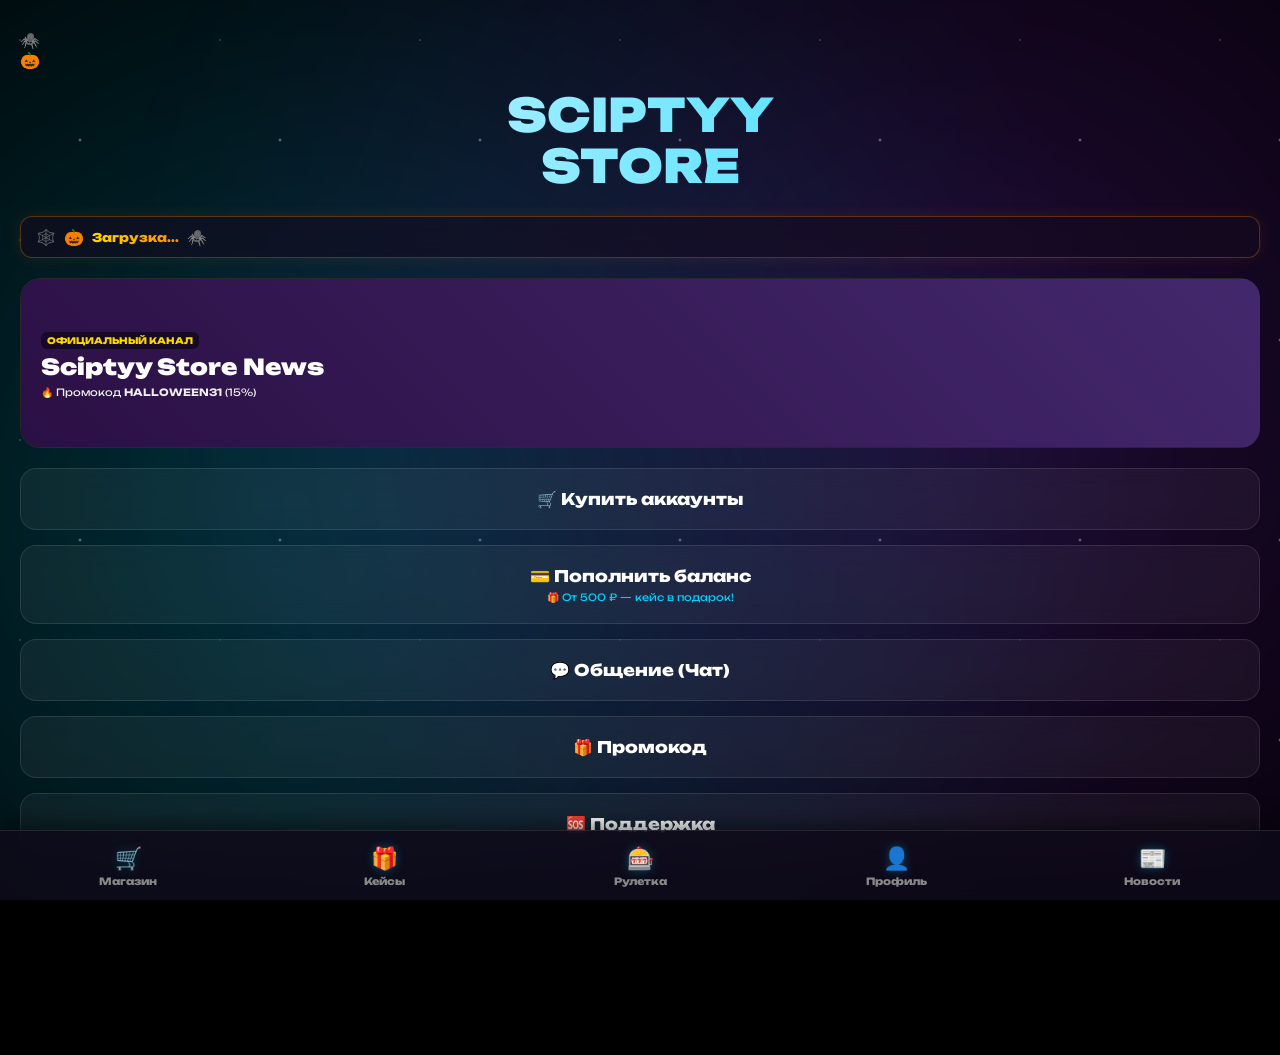
==== commit 5b0e7161: "Update main.html" ====
--- a/main.html
+++ b/main.html
@@ -9,52 +9,19 @@
     <link rel="stylesheet" href="style.css">
 </head>
 <body>
-    
-    <!-- ЗВУК КЛИКА -->
     <audio id="click-sound" src="click.mp3" preload="auto"></audio>
-
-    <!-- ЗАСТАВКА -->
-    <div id="splash-screen">
-        <div class="splash-bg-gradient"></div>
-        <div class="splash-sparks"><span></span><span></span><span></span><span></span><span></span><span></span></div>
-        <div class="bat bat-1">🦇</div><div class="bat bat-2">🦇</div><div class="bat bat-3">🦇</div>
-        <div class="splash-web-top"></div><div class="splash-spider">🕷️</div>
-        <div class="splash-glass-banner">
-            <h2>ХЭЛЛОУИН<br>ОБНОВЛЕНИЕ</h2>
-            <p>Скидки, промокоды и новые кейсы!</p>
-            <div class="splash-icons"><span class="icon-pumpkin">🎃</span><span class="icon-web">🕸️</span><span class="icon-spider">🕷️</span></div>
-        </div>
-        <img src="pumpkin.png" class="splash-pumpkin-img" alt="pumpkin">
-        <div class="splash-skip" onclick="document.getElementById('splash-screen').classList.add('splash-hidden')">Пропустить</div>
-    </div>
-
-    <!-- УНИВЕРСАЛЬНАЯ МОДАЛКА ВВОДА (Вместо prompt) -->
-    <div id="custom-prompt" style="display:none; position:fixed; top:0; left:0; width:100%; height:100%; background:rgba(0,0,0,0.9); z-index: 10000; padding:20px; flex-direction:column; justify-content:center; align-items:center;">
-        <div style="background:#111; border:1px solid #333; padding:25px; border-radius:20px; width:100%; max-width:400px; text-align:center;">
-            <h3 id="prompt-title" style="margin-bottom:15px; color:#00d2ff; font-size:16px;">Введите данные</h3>
-            <input type="text" id="prompt-input" style="width:100%; padding:15px; border-radius:12px; border:1px solid #333; background:rgba(255,255,255,0.05); color:white; margin-bottom:15px; font-family:Unbounded;">
-            <button class="buy-btn" style="width:100%; margin-bottom:10px;" onclick="submitPrompt()">Отправить</button>
-            <button class="info-btn" style="background:transparent; border:1px solid #555; color:#aaa;" onclick="closePrompt()">Отмена</button>
-        </div>
-    </div>
-
     <div class="space-bg"><div class="nebula nebula-1"></div><div class="nebula nebula-2"></div><div class="stars"></div></div>
 
-    <!-- ГЛАВНЫЙ ЭКРАН (МАГАЗИН) -->
+    <!-- ГЛАВНЫЙ ЭКРАН -->
     <div id="screen-main" class="screen active">
         <div class="halloween-decor"><div class="decor-web"></div><div class="decor-spider">🕷️</div><div class="decor-pumpkin">🎃</div></div>
         <h1 class="glow-title">SCIPTYY<br>STORE</h1>
         
         <div class="ticker-container">
             <div class="ticker-decor">🕸️</div>
-            <div class="ticker-content">
-                <span class="ticker-icon">🎃</span>
-                <div id="ticker-track" class="ticker-track">Загрузка событий...</div>
-                <span class="ticker-icon">🕷️</span>
-            </div>
-        </div>
-
-        <!-- Слайдер баннеров -->
+            <div class="ticker-content"><span class="ticker-icon">🎃</span><div id="ticker-track" class="ticker-track">Загрузка...</div><span class="ticker-icon">🕷️</span></div>
+        </div>
+
         <div style="position: relative; overflow: hidden; width: 100%; border-radius: 20px; margin-bottom: 20px; height: 170px;">
             <div id="banner-track" style="display: flex; width: 200%; height: 100%; transition: transform 0.6s cubic-bezier(0.25, 1, 0.5, 1);">
                 <div class="halloween-banner" style="width: 100%; height: 100%; margin: 0; flex-shrink: 0; padding: 20px; position: relative;" onclick="window.open('https://t.me/sciptyystore', '_blank')">
@@ -77,33 +44,20 @@
 
         <div class="main-menu-grid" style="margin-bottom: 100px;">
             <div class="menu-btn" onclick="openCatalog()"><span class="btn-text">🛒 Купить аккаунты</span></div>
-            <div class="menu-btn" onclick="showTopupModal()">
-                <span class="btn-text">💳 Пополнить баланс</span>
-                <p style="font-size: 10px; color: #00d2ff; margin-top: 5px;">🎁 От 500 ₽ — кейс в подарок!</p>
-            </div>
+            <div class="menu-btn" onclick="showTopupModal()"><span class="btn-text">💳 Пополнить баланс</span><p style="font-size: 10px; color: #00d2ff; margin-top: 5px;">🎁 От 500 ₽ — кейс в подарок!</p></div>
             <div class="menu-btn" onclick="showScreen('screen-chat')"><span class="btn-text">💬 Общение (Чат)</span></div>
             <div class="menu-btn" onclick="openInfo('promo')"><span class="btn-text">🎁 Промокод</span></div>
             <div class="menu-btn" onclick="showScreen('screen-support')"><span class="btn-text">🆘 Поддержка</span></div>
-            
-            <!-- Кнопки админа (скрыты по умолчанию) -->
             <div class="menu-btn" id="admin-btn" style="display: none; background: rgba(255, 0, 0, 0.1); border-color: rgba(255, 0, 0, 0.3);" onclick="showScreen('screen-admin')"><span class="btn-text" style="color: #ff4444;">⚙️ Админ-панель</span></div>
             <div class="menu-btn" id="admin-tickets-btn" style="display: none; background: rgba(0, 210, 255, 0.1); border-color: rgba(0, 210, 255, 0.3);" onclick="showScreen('screen-admin-tickets')"><span class="btn-text" style="color: #00d2ff;">📩 Тикеты</span></div>
         </div>
     </div>
-        <!-- НОВЫЙ ЭКРАН: НОВОСТИ -->
+        <!-- ЭКРАН НОВОСТЕЙ -->
     <div id="screen-news" class="screen">
         <div class="halloween-decor"><div class="decor-web"></div><div class="decor-spider">🕷️</div><div class="decor-pumpkin">🎃</div></div>
         <h2 style="font-size:24px; font-weight:900; margin-bottom:20px; position:relative; z-index:2;">Новости</h2>
-        
-        <!-- Карточка новости (копируй её для новых обновлений) -->
-        <div class="news-card">
-            <div class="news-image" style="background: linear-gradient(135deg, #ffd700, #ff8c00);">
-                <h3 style="color:#000; text-align:center; font-weight:900;">RELEASE NOTES<br><span style="font-size:14px;">1.0</span></h3>
-            </div>
-            <div class="news-content" style="padding:15px;">
-                <h3 style="color:#fff; margin-bottom:10px;">Глобальное обновление!</h3>
-                <p style="color:#aaa; font-size:12px; line-height:1.5;">Добавлена нижняя панель навигации, звуки кликов, экран новостей и починены кнопки для телефонов.</p>
-            </div>
+        <div id="news-container" style="margin-bottom:100px;">
+            <div style="color:#888; text-align:center;">Загрузка...</div>
         </div>
     </div>
 
@@ -130,8 +84,7 @@
         <h3 style="position: relative; z-index: 2; margin-bottom: 10px; font-size: 16px;">История покупок:</h3>
         <div id="profile-purchases" style="position: relative; z-index: 2; margin-bottom:100px;"></div>
     </div>
-
-    <!-- РУЛЕТКА -->
+        <!-- РУЛЕТКА -->
     <div id="screen-roll" class="screen">
         <div class="halloween-decor"><div class="decor-web"></div><div class="decor-spider">🕷️</div><div class="decor-pumpkin">🎃</div></div>
         <div style="display:flex; gap:10px; margin-bottom:20px; position:relative; z-index:2;"><button class="menu-btn" style="padding:10px 15px;" onclick="showScreen('screen-main')">← Назад</button><h2 style="font-size:20px; font-weight:800;">Рулетка</h2></div>
@@ -178,7 +131,8 @@
         </div>
         <button id="upgrade-btn" class="buy-btn" style="width:100%; padding:15px; opacity:0.5; cursor:not-allowed; background:#333; margin-bottom:100px;" disabled onclick="startUpgrade()">Сделать апгрейд</button>
     </div>
-        <!-- КЕЙСЫ -->
+
+    <!-- КЕЙСЫ -->
     <div id="screen-cases" class="screen">
         <div class="halloween-decor"><div class="decor-web"></div><div class="decor-spider">🕷️</div><div class="decor-pumpkin">🎃</div></div>
         <div style="display:flex; gap:10px; margin-bottom:20px; position:relative; z-index:2;"><button class="menu-btn" style="padding:10px 15px;" onclick="showScreen('screen-main')">← Назад</button><h2 style="font-size:20px; font-weight:800;">Кейсы</h2></div>
@@ -201,8 +155,7 @@
             </div>
         </div>
     </div>
-
-    <!-- ПОДДЕРЖКА -->
+        <!-- ПОДДЕРЖКА -->
     <div id="screen-support" class="screen">
         <div class="halloween-decor"><div class="decor-web"></div><div class="decor-spider">🕷️</div><div class="decor-pumpkin">🎃</div></div>
         <div style="display:flex; gap:10px; margin-bottom:20px; position:relative; z-index:2;"><button class="menu-btn" style="padding:10px 15px;" onclick="showScreen('screen-main')">← Назад</button><h2 style="font-size:20px; font-weight:800;">Поддержка</h2></div>
@@ -240,6 +193,10 @@
             <div class="menu-btn" onclick="adminAction('promo')"><span class="btn-text">🎁 Создать промокод</span></div>
             <div class="menu-btn" onclick="adminAction('stock')"><span class="btn-text">📦 Склад (Товары)</span></div>
             <div class="menu-btn" onclick="adminAction('broadcast')"><span class="btn-text">📢 Рассылка</span></div>
+            
+            <!-- НОВАЯ КНОПКА НОВОСТЕЙ -->
+            <div class="menu-btn" onclick="adminAction('news')"><span class="btn-text">📰 Написать новость</span></div>
+            
             <div class="menu-btn" onclick="clearEvents()"><span class="btn-text" style="color: #ff4444;">🗑 Очистить события</span></div>
         </div>
         <div id="admin-result" style="margin-top: 20px; text-align:center; color: #00d2ff; font-weight: 800;"></div>
@@ -275,32 +232,16 @@
         </div>
     </div>
 
-    <!-- НИЖНЯЯ ПАНЕЛЬ НАВИГАЦИИ -->
+    <!-- НИЖНЯЯ ПАНЕЛЬ -->
     <div class="bottom-nav">
-        <div class="nav-item" onclick="showScreen('screen-main')">
-            <span class="nav-icon">🛒</span>
-            <span class="nav-text">Магазин</span>
-        </div>
-        <div class="nav-item" onclick="showScreen('screen-cases')">
-            <span class="nav-icon">🎁</span>
-            <span class="nav-text">Кейсы</span>
-        </div>
-        <div class="nav-item" onclick="showScreen('screen-roll')">
-            <span class="nav-icon">🎰</span>
-            <span class="nav-text">Рулетка</span>
-        </div>
-        <div class="nav-item" onclick="showScreen('screen-profile')">
-            <span class="nav-icon">👤</span>
-            <span class="nav-text">Профиль</span>
-        </div>
-        <div class="nav-item" onclick="showScreen('screen-news')">
-            <span class="nav-icon">📰</span>
-            <span class="nav-text">Новости</span>
-        </div>
+        <div class="nav-item" onclick="showScreen('screen-main')"><span class="nav-icon">🛒</span><span class="nav-text">Магазин</span></div>
+        <div class="nav-item" onclick="showScreen('screen-cases')"><span class="nav-icon">🎁</span><span class="nav-text">Кейсы</span></div>
+        <div class="nav-item" onclick="showScreen('screen-roll')"><span class="nav-icon">🎰</span><span class="nav-text">Рулетка</span></div>
+        <div class="nav-item" onclick="showScreen('screen-profile')"><span class="nav-icon">👤</span><span class="nav-text">Профиль</span></div>
+        <div class="nav-item" onclick="showScreen('screen-news')"><span class="nav-icon">📰</span><span class="nav-text">Новости</span></div>
     </div>
 
     <script>
-        setTimeout(() => { const splash = document.getElementById('splash-screen'); if (splash) splash.classList.add('splash-hidden'); }, 5000);
         let currentBannerIndex = 0; const track = document.getElementById('banner-track'); const totalBanners = 2;
         function nextBanner() { currentBannerIndex++; if (currentBannerIndex >= totalBanners) currentBannerIndex = 0; track.style.transform = `translateX(-${currentBannerIndex * 100}%)`; }
         setInterval(nextBanner, 5000);
--- a/style.css
+++ b/style.css
@@ -1,6 +1,7 @@
 * { box-sizing: border-box; margin: 0; padding: 0; font-family: 'Unbounded', sans-serif; -webkit-tap-highlight-color: transparent; }
 body { background-color: #000; color: #fff; min-height: 100vh; overflow-x: hidden; position: relative; }
 
+/* Космический фон */
 .space-bg { position: fixed; top: 0; left: 0; width: 100%; height: 100%; z-index: -1; overflow: hidden; background: #000; }
 .nebula { position: absolute; width: 150vw; height: 150vw; border-radius: 50%; filter: blur(80px); opacity: 0.6; animation: rotateNebula 30s linear infinite; }
 .nebula-1 { top: -50%; left: -50%; background: radial-gradient(circle, rgba(0, 210, 255, 0.4) 0%, transparent 60%); }
@@ -9,70 +10,26 @@
 .stars { position: absolute; width: 100%; height: 100%; background-image: radial-gradient(1px 1px at 10% 20%, white, transparent), radial-gradient(2px 2px at 40% 70%, white, transparent); background-size: 200px 200px; animation: twinkle 4s infinite alternate; opacity: 0.5; }
 @keyframes twinkle { 0% { opacity: 0.3; } 100% { opacity: 0.8; } }
 
-.halloween-decor { position: absolute; top: 0; left: 0; width: 100%; height: 100%; pointer-events: none; z-index: 0; overflow: hidden; }
-.decor-web { position: absolute; top: -20px; left: -20px; width: 120px; height: 120px; background-image: url('data:image/svg+xml;utf8,<svg xmlns="http://www.w3.org/2000/svg" viewBox="0 0 100 100"><path d="M0,0 L100,100 M0,20 L80,100 M20,0 L100,80 M0,50 L50,100 M50,0 L100,50 M0,0 Q50,0 100,50 Q50,100 0,50" stroke="rgba(255,255,255,0.15)" fill="none" stroke-width="1"/></svg>'); background-size: cover; transform: rotate(180deg); opacity: 0.6; animation: floatWeb 8s ease-in-out infinite alternate; }
-.decor-spider { position: absolute; top: 0; left: 40px; font-size: 24px; animation: spiderDrop 4s ease-in-out infinite; z-index: 1; }
-.decor-pumpkin { position: absolute; bottom: 10px; right: 20px; font-size: 30px; opacity: 0.3; animation: floatPumpkin 6s ease-in-out infinite; }
-@keyframes floatWeb { 0% { transform: rotate(170deg) scale(1); } 100% { transform: rotate(190deg) scale(1.1); } }
-@keyframes spiderDrop { 0%, 100% { transform: translateY(10px); } 50% { transform: translateY(25px); } }
-@keyframes floatPumpkin { 0%, 100% { transform: translateY(0); } 50% { transform: translateY(-10px); } }
-
-.screen { display: none; padding: 30px 20px; min-height: 100vh; animation: fadeIn 0.5s ease; position: relative; }
-.screen.active { display: block; }
+/* Экраны и меню */
+.screen { display: none !important; padding: 30px 20px; min-height: 100vh; animation: fadeIn 0.5s ease; position: relative; padding-bottom: 100px !important; }
+.screen.active { display: block !important; }
 @keyframes fadeIn { from { opacity: 0; transform: translateY(20px); } to { opacity: 1; transform: translateY(0); } }
 .glow-title { font-size: 46px; line-height: 1.1; font-weight: 900; text-align: center; margin-top: 20px; margin-bottom: 25px; background: linear-gradient(90deg, #ffffff, #00d2ff, #8a2be2, #ffffff); background-size: 300% 100%; -webkit-background-clip: text; -webkit-text-fill-color: transparent; animation: textShimmer 8s linear infinite; position: relative; z-index: 2; }
 @keyframes textShimmer { 0% { background-position: 0% center; } 100% { background-position: 300% center; } }
+.main-menu-grid { display: flex; flex-direction: column; gap: 15px; position: relative; z-index: 2; }
+.menu-btn { background: rgba(255, 255, 255, 0.05); border: 1px solid rgba(255, 255, 255, 0.1); backdrop-filter: blur(10px); padding: 20px; border-radius: 16px; text-align: center; cursor: pointer; transition: all 0.3s cubic-bezier(0.25, 1, 0.5, 1); }
+.menu-btn:active { transform: scale(0.98); background: rgba(138, 43, 226, 0.15); border-color: #8a2be2; box-shadow: 0 0 15px rgba(138, 43, 226, 0.3); }
+.btn-text { font-size: 16px; font-weight: 800; color: white; }
 
-/* ОБНОВЛЕННАЯ БЕГУЩАЯ СТРОКА */
-.ticker-container {
-    background: rgba(20, 10, 30, 0.6);
-    border: 1px solid rgba(255, 140, 0, 0.3);
-    backdrop-filter: blur(10px);
-    border-radius: 12px;
-    padding: 10px 15px;
-    margin-bottom: 20px;
-    display: flex;
-    align-items: center;
-    position: relative;
-    z-index: 2;
-    overflow: hidden;
-    box-shadow: 0 0 15px rgba(255, 140, 0, 0.1);
-}
-.ticker-decor { position: absolute; top: 0; right: 10px; font-size: 20px; opacity: 0.3; z-index: 0; }
+/* Бегущая строка */
+.ticker-container { background: rgba(20, 10, 30, 0.6); border: 1px solid rgba(255, 140, 0, 0.3); backdrop-filter: blur(10px); border-radius: 12px; padding: 10px 15px; margin-bottom: 20px; display: flex; align-items: center; position: relative; z-index: 2; overflow: hidden; box-shadow: 0 0 15px rgba(255, 140, 0, 0.1); }
 .ticker-content { display: flex; align-items: center; width: 100%; z-index: 1; overflow: hidden; }
 .ticker-icon { font-size: 16px; margin: 0 8px; }
-.ticker-track {
-    white-space: nowrap;
-    animation: ticker 20s linear infinite;
-    background: linear-gradient(90deg, #ffd700, #ff8c00, #ffd700);
-    background-size: 200% auto;
-    -webkit-background-clip: text;
-    -webkit-text-fill-color: transparent;
-    font-size: 12px;
-    font-weight: 800;
-}
+.ticker-track { white-space: nowrap; animation: ticker 20s linear infinite; background: linear-gradient(90deg, #ffd700, #ff8c00, #ffd700); background-size: 200% auto; -webkit-background-clip: text; -webkit-text-fill-color: transparent; font-size: 12px; font-weight: 800; }
 @keyframes ticker { 0% { transform: translateX(100%); } 100% { transform: translateX(-100%); } }
 
-.main-menu-grid { display: flex; flex-direction: column; gap: 15px; position: relative; z-index: 2; }
-.menu-btn { 
-    background: rgba(255, 255, 255, 0.05); 
-    border: 1px solid rgba(255, 255, 255, 0.1); 
-    backdrop-filter: blur(10px); 
-    padding: 20px; 
-    border-radius: 16px; 
-    text-align: center; 
-    cursor: pointer; 
-    transition: all 0.3s cubic-bezier(0.25, 1, 0.5, 1); 
-}
-.menu-btn:active { 
-    transform: scale(0.98); 
-    background: rgba(138, 43, 226, 0.15); 
-    border-color: #8a2be2; 
-    box-shadow: 0 0 15px rgba(138, 43, 226, 0.3); 
-}
-.btn-text { font-size: 16px; font-weight: 800; color: white; }
-.halloween-banner { position: relative; width: 100%; border-radius: 20px; overflow: hidden; margin-bottom: 25px; padding: 25px 20px; cursor: pointer; border: 1px solid rgba(255, 255, 255, 0.1); display: flex; align-items: center; background: #111; transition: transform 0.2s; z-index: 2; }
-.halloween-banner:active { transform: scale(0.97); }
+/* Баннеры */
+.halloween-banner { position: relative; width: 100%; border-radius: 20px; overflow: hidden; margin-bottom: 25px; padding: 25px 20px; cursor: pointer; border: 1px solid rgba(255, 255, 255, 0.1); display: flex; align-items: center; background: #111; z-index: 2; }
 .banner-glow { position: absolute; top: 0; left: 0; width: 100%; height: 100%; background: linear-gradient(45deg, #2a0845, #6441A5, #ff416c, #2a0845); background-size: 300% 300%; animation: bannerGradient 6s ease infinite; z-index: 0; opacity: 0.8; }
 @keyframes bannerGradient { 0% { background-position: 0% 50%; } 50% { background-position: 100% 50%; } 100% { background-position: 0% 50%; } }
 .banner-spiderweb { position: absolute; top: -50%; left: -20%; width: 200px; height: 200px; background-image: url('data:image/svg+xml;utf8,<svg xmlns="http://www.w3.org/2000/svg" viewBox="0 0 100 100"><path d="M0,0 L100,100 M0,20 L80,100 M20,0 L100,80 M0,50 L50,100 M50,0 L100,50 M0,0 Q50,0 100,50 Q50,100 0,50" stroke="rgba(255,255,255,0.15)" fill="none" stroke-width="1"/></svg>'); background-size: cover; z-index: 1; }
@@ -80,28 +37,19 @@
 .banner-content { position: relative; z-index: 3; width: 100%; }
 .banner-title { font-size: 22px; font-weight: 900; color: #fff; margin-bottom: 5px; }
 .banner-subtitle { font-size: 11px; color: #eee; }
+@keyframes spiderDrop { 0%, 100% { transform: translateY(10px); } 50% { transform: translateY(25px); } }
 
-.mini-banner { position: relative; width: 100%; border-radius: 15px; overflow: hidden; margin-bottom: 20px; padding: 15px 20px; cursor: pointer; border: 1px solid rgba(255, 255, 255, 0.1); display: flex; align-items: center; background: #111; transition: transform 0.2s; z-index: 2; }
-.mini-banner:active { transform: scale(0.97); }
-.mini-banner-glow { position: absolute; top: 0; left: 0; width: 100%; height: 100%; background: linear-gradient(45deg, #2a0845, #6441A5, #ff416c, #2a0845); background-size: 300% 300%; animation: bannerGradient 6s ease infinite; z-index: 0; opacity: 0.6; }
-.mini-banner-content { position: relative; z-index: 3; width: 100%; display: flex; align-items: center; gap: 10px; }
-.mini-banner-title { font-size: 14px; font-weight: 800; color: #fff; }
-.mini-banner-subtitle { font-size: 10px; color: #eee; }
-
+/* Каталог */
 .catalog-grid { display: grid; grid-template-columns: 1fr 1fr; gap: 12px; position: relative; z-index: 2; }
-.product-card { background: rgba(20, 20, 20, 0.4); border: 1px solid rgba(255, 255, 255, 0.1); backdrop-filter: blur(15px); border-radius: 16px; padding: 15px; display: flex; flex-direction: column; justify-content: space-between; position: relative; overflow: hidden; box-shadow: 0 8px 32px rgba(0,0,0,0.3); }
-.product-card::before { content: ''; position: absolute; top: 0; left: -100%; width: 50%; height: 100%; background: linear-gradient(90deg, transparent, rgba(255,255,255,0.05), transparent); transform: skewX(-20deg); animation: cardShimmer 5s infinite; }
-@keyframes cardShimmer { 0% { left: -100%; } 40%, 100% { left: 200%; } }
+.product-card { background: rgba(20, 20, 20, 0.4); border: 1px solid rgba(255, 255, 255, 0.1); backdrop-filter: blur(15px); border-radius: 16px; padding: 15px; display: flex; flex-direction: column; justify-content: space-between; box-shadow: 0 8px 32px rgba(0,0,0,0.3); }
 .product-name { font-size: 14px; font-weight: 800; margin-bottom: 5px; }
 .product-price { color: #aaa; font-size: 13px; font-weight: 500; margin-bottom: 5px; }
 .buy-btn { background: linear-gradient(90deg, #0052ff, #00d2ff, #0052ff); background-size: 200% auto; border: none; color: white; padding: 12px; border-radius: 10px; font-weight: 800; font-size: 13px; cursor: pointer; animation: btnShimmer 3s linear infinite; margin-top: 10px; }
 @keyframes btnShimmer { to { background-position: 200% center; } }
 .buy-btn:active { transform: scale(0.95); }
 .buy-btn:disabled { background: #333; animation: none; color: #777; cursor: not-allowed; }
-.balance-card { background: linear-gradient(135deg, #00d2ff, #8a2be2); padding: 20px; border-radius: 16px; text-align: center; margin-bottom: 20px; position: relative; z-index: 2; }
-.balance-amount { font-size: 28px; font-weight: 900; }
-.purchase-item { background: rgba(255,255,255,0.05); padding: 10px; border-radius: 10px; margin-bottom: 10px; font-size: 12px; border: 1px solid rgba(255,255,255,0.05); }
 
+/* Рулетка */
 .wheel-container { display: flex; flex-direction: column; align-items: center; justify-content: center; margin-top: 30px; position: relative; z-index: 2; }
 .wheel-wrapper { position: relative; width: 280px; height: 280px; }
 .wheel { width: 100%; height: 100%; border-radius: 50%; border: 2px solid rgba(255,255,255,0.2); position: relative; overflow: hidden; box-shadow: 0 0 30px rgba(0, 210, 255, 0.4), inset 0 0 20px rgba(255,255,255,0.2); transition: transform 4s cubic-bezier(0.17, 0.67, 0.12, 0.99); background: conic-gradient(rgba(0, 210, 255, 0.6) 0deg 90deg, rgba(138, 43, 226, 0.6) 90deg 180deg, rgba(255, 65, 108, 0.6) 180deg 270deg, rgba(255, 215, 0, 0.6) 270deg 360deg); backdrop-filter: blur(5px); }
@@ -110,89 +58,17 @@
 .roll-btn { margin-top: 40px; background: linear-gradient(90deg, #ff416c, #ff4b2b); color: white; border: none; padding: 18px 40px; border-radius: 50px; font-size: 18px; font-weight: 900; cursor: pointer; box-shadow: 0 0 20px rgba(255, 65, 108, 0.5); z-index: 10; }
 .roll-btn:active { transform: scale(0.95); }
 
-/* НОВАЯ АНИМАЦИЯ КЕЙСОВ */
+/* Профиль и чат */
+.balance-card { background: linear-gradient(135deg, #00d2ff, #8a2be2); padding: 20px; border-radius: 16px; text-align: center; margin-bottom: 20px; position: relative; z-index: 2; }
+.purchase-item { background: rgba(255,255,255,0.05); padding: 10px; border-radius: 10px; margin-bottom: 10px; font-size: 12px; border: 1px solid rgba(255,255,255,0.05); }
+#chat-messages { display: flex; flex-direction: column; gap: 10px; }
+.chat-msg { padding: 10px; border-radius: 10px; max-width: 80%; font-size: 13px; }
+.chat-msg.mine { background: rgba(0, 210, 255, 0.2); border: 1px solid #00d2ff; align-self: flex-end; border-bottom-right-radius: 0; }
+.chat-msg.other { background: rgba(255, 255, 255, 0.1); border: 1px solid #555; align-self: flex-start; border-bottom-left-radius: 0; }
+.chat-author { font-size: 10px; color: #ffd700; margin-bottom: 3px; font-weight: bold; }
+/* Кейсы (Рулетка) */
 .case-roulette-container { position: relative; z-index: 10; display: flex; flex-direction: column; align-items: center; margin-top: 20px; }
-.case-banner-bg { background: radial-gradient(circle at 50% 50%, rgba(74, 28, 64, 0.9) 0%, rgba(10, 5, 20, 0.95) 100%); border: 2px solid rgba(255, 140, 0, 0.4); border-radius: 20px; padding: 20px; width: 100%; box-shadow: 0 0 30px rgba(255, 140, 0, 0.2), inset 0 0 20px rgba(0,0,0,0.8); position: relative; overflow: hidden; }
-.roulette-wrapper { position: relative; height: 120px; overflow: hidden; border-radius: 12px; background: rgba(0,0,0,0.5); border: 1px solid rgba(255,255,255,0.1); display: flex; align-items: center; }
-.roulette-pointer { position: absolute; top: 0; left: 50%; transform: translateX(-50%); width: 4px; height: 100%; background: #ffd700; box-shadow: 0 0 10px #ffd700, 0 0 20px #ffd700; z-index: 5; }
-.roulette-pointer::before, .roulette-pointer::after { content: ''; position: absolute; left: 50%; transform: translateX(-50%); width: 0; height: 0; border-left: 8px solid transparent; border-right: 8px solid transparent; }
-.roulette-pointer::before { top: 0; border-top: 10px solid #ffd700; }
-.roulette-pointer::after { bottom: 0; border-bottom: 10px solid #ffd700; }
-.roulette-track { display: flex; gap: 10px; padding: 0 10px; position: absolute; left: 0; transition: transform 5s cubic-bezier(0.1, 0.8, 0.1, 1); }
-.roulette-item { width: 90px; height: 100px; flex-shrink: 0; background: rgba(26, 26, 26, 0.8); border: 1px solid rgba(255, 255, 255, 0.1); border-radius: 10px; display: flex; flex-direction: column; align-items: center; justify-content: center; font-size: 10px; font-weight: 800; text-align: center; padding: 5px; box-shadow: 0 4px 10px rgba(0,0,0,0.5); }
-.roulette-item img { width: 35px; height: 35px; margin-bottom: 5px; }
-.roulette-item.money { border-color: #00d2ff; color: #00d2ff; box-shadow: 0 0 10px rgba(0,210,255,0.3); }
-.roulette-item.promo { border-color: #ff8c00; color: #ff8c00; box-shadow: 0 0 10px rgba(255,140,0,0.3); }
-.roulette-item.account { border-color: #ffd700; color: #ffd700; box-shadow: 0 0 10px rgba(255,215,0,0.3); }
-.win-card-container { margin-top: 20px; background: rgba(20, 10, 30, 0.8); backdrop-filter: blur(10px); border: 2px solid #ffd700; border-radius: 20px; padding: 20px; text-align: center; box-shadow: 0 0 40px rgba(255, 215, 0, 0.4); animation: popIn 0.5s cubic-bezier(0.175, 0.885, 0.32, 1.275) forwards; width: 100%; max-width: 250px; }
-@keyframes popIn { 0% { transform: scale(0.5); opacity: 0; } 100% { transform: scale(1); opacity: 1; } }
-.win-card-content { background: rgba(255, 255, 255, 0.05); border-radius: 15px; padding: 20px 10px; display: flex; flex-direction: column; align-items: center; gap: 10px; border: 1px solid rgba(255,215,0,0.3); }
-.win-card-content .win-icon { font-size: 50px; }
-.win-card-content .win-title { font-size: 18px; font-weight: 900; color: #ffd700; }
-
-.info-container { background: rgba(20, 20, 20, 0.5); border: 1px solid rgba(255, 255, 255, 0.1); backdrop-filter: blur(15px); border-radius: 20px; padding: 25px 20px; font-size: 14px; line-height: 1.6; color: #ddd; display: flex; flex-direction: column; min-height: 250px; position: relative; z-index: 2; }
-.info-btn { display: block; width: 100%; background: linear-gradient(90deg, #00d2ff, #8a2be2); color: white; text-align: center; padding: 16px; border-radius: 12px; font-weight: 800; font-size: 16px; margin-top: auto; border: none; cursor: pointer; }
-/* ================= НОВАЯ ЗАСТАВКА ================= */
-#splash-screen { position: fixed; top: 0; left: 0; width: 100%; height: 100%; z-index: 9999; display: flex; flex-direction: column; align-items: center; justify-content: center; overflow: hidden; transition: opacity 1.2s ease-in-out, visibility 1.2s ease-in-out; }
-.splash-bg-gradient { position: absolute; top: 0; left: 0; width: 100%; height: 100%; background: radial-gradient(circle at 50% 100%, #3a0e26 0%, #0a0514 60%, #000000 100%); z-index: 1; animation: bgPulse 8s infinite alternate ease-in-out; }
-@keyframes bgPulse { 0% { opacity: 0.95; transform: scale(1); } 100% { opacity: 1; transform: scale(1.05); } }
-.splash-sparks { position: absolute; width: 100%; height: 100%; z-index: 2; pointer-events: none; }
-.splash-sparks span { position: absolute; width: 4px; height: 4px; background: #ffd700; border-radius: 50%; box-shadow: 0 0 10px 2px #ffd700; opacity: 0; animation: floatSpark 6s infinite ease-in-out; }
-.splash-sparks span:nth-child(1) { left: 20%; bottom: 30%; animation-delay: 0s; }
-.splash-sparks span:nth-child(2) { left: 80%; bottom: 20%; animation-delay: 1.5s; }
-.splash-sparks span:nth-child(3) { left: 50%; bottom: 10%; animation-delay: 3s; }
-.splash-sparks span:nth-child(4) { left: 10%; bottom: 50%; animation-delay: 2s; }
-.splash-sparks span:nth-child(5) { left: 90%; bottom: 60%; animation-delay: 4s; }
-.splash-sparks span:nth-child(6) { left: 40%; bottom: 80%; animation-delay: 5s; }
-@keyframes floatSpark { 0% { transform: translateY(0) scale(0); opacity: 0; } 50% { opacity: 0.8; } 100% { transform: translateY(-100px) scale(1.5); opacity: 0; } }
-.bat { position: absolute; font-size: 35px; z-index: 3; filter: drop-shadow(0 0 10px rgba(0,0,0,0.8)); opacity: 0.8; }
-.bat-1 { top: 15%; left: 10%; animation: flySmooth1 10s infinite ease-in-out alternate; }
-.bat-2 { top: 20%; right: 15%; font-size: 25px; animation: flySmooth2 12s infinite ease-in-out alternate; }
-.bat-3 { top: 10%; right: 40%; font-size: 20px; animation: flySmooth1 14s infinite ease-in-out alternate-reverse; }
-@keyframes flySmooth1 { 0% { transform: translate(0, 0) rotate(-5deg); } 50% { transform: translate(30px, -15px) rotate(5deg); } 100% { transform: translate(0, 0) rotate(-5deg); } }
-@keyframes flySmooth2 { 0% { transform: translate(0, 0) rotate(5deg); } 50% { transform: translate(-30px, 15px) rotate(-5deg); } 100% { transform: translate(0, 0) rotate(5deg); } }
-.splash-web-top { position: absolute; top: -50px; left: 50%; transform: translateX(-50%); width: 300px; height: 300px; background-image: url('data:image/svg+xml;utf8,<svg xmlns="http://www.w3.org/2000/svg" viewBox="0 0 100 100"><path d="M0,0 L100,100 M0,20 L80,100 M20,0 L100,80 M0,50 L50,100 M50,0 L100,50 M0,0 Q50,0 100,50 Q50,100 0,50" stroke="rgba(255,255,255,0.2)" fill="none" stroke-width="1"/></svg>'); background-size: cover; z-index: 3; animation: webSway 8s infinite ease-in-out alternate; }
-@keyframes webSway { 0% { transform: translateX(-50%) rotate(-2deg); } 100% { transform: translateX(-50%) rotate(2deg); } }
-.splash-spider { position: absolute; top: 0; left: 50%; transform: translateX(-50%); font-size: 30px; z-index: 4; animation: spiderSmooth 5s infinite ease-in-out alternate; }
-@keyframes spiderSmooth { 0% { transform: translateX(-50%) translateY(20px); } 100% { transform: translateX(-50%) translateY(80px); } }
-.splash-glass-banner { position: relative; z-index: 10; background: rgba(20, 10, 30, 0.7); backdrop-filter: blur(15px); -webkit-backdrop-filter: blur(15px); border: 1px solid rgba(255, 140, 0, 0.3); border-radius: 20px; padding: 30px 20px; text-align: center; box-shadow: 0 8px 32px rgba(0,0,0,0.6), inset 0 0 20px rgba(255,140,0,0.1); width: 85%; max-width: 320px; animation: bannerSmoothFloat 4s infinite ease-in-out alternate; margin-bottom: 180px; }
-@keyframes bannerSmoothFloat { 0% { transform: translateY(0); } 100% { transform: translateY(-8px); } }
-.splash-glass-banner h2 { font-size: 26px; font-weight: 900; line-height: 1.1; margin-bottom: 10px; background: linear-gradient(90deg, #ffcc00, #ff8c00, #ffeb3b, #ff8c00, #ffcc00); background-size: 200% auto; -webkit-background-clip: text; -webkit-text-fill-color: transparent; animation: smoothShimmer 5s linear infinite; text-shadow: 0 0 25px rgba(255, 140, 0, 0.2); }
-@keyframes smoothShimmer { to { background-position: 200% center; } }
-.splash-glass-banner p { font-size: 13px; color: #ccc; margin-bottom: 20px; }
-.splash-icons { display: flex; justify-content: center; gap: 15px; font-size: 28px; }
-.splash-icons span { display: inline-block; }
-.icon-pumpkin { animation: floatEmoji 3s infinite ease-in-out alternate; }
-.icon-web { animation: floatEmoji 3s infinite ease-in-out alternate 0.5s; }
-.icon-spider { animation: floatEmoji 3s infinite ease-in-out alternate 1s; }
-@keyframes floatEmoji { 0% { transform: translateY(0) scale(1); } 100% { transform: translateY(-8px) scale(1.1); } }
-.splash-pumpkin-img { position: absolute; bottom: 0; left: 50%; transform: translateX(-50%); width: 90%; max-width: 350px; height: auto; z-index: 5; animation: glowSmooth 3s infinite alternate ease-in-out; }
-@keyframes glowSmooth { 0% { filter: drop-shadow(0 0 15px rgba(255, 140, 0, 0.5)); } 100% { filter: drop-shadow(0 0 40px rgba(255, 215, 0, 0.8)); } }
-.splash-skip { position: absolute; top: 20px; right: 20px; z-index: 20; background: rgba(255, 255, 255, 0.05); padding: 8px 15px; border-radius: 20px; font-size: 12px; font-weight: bold; color: #fff; backdrop-filter: blur(5px); border: 1px solid rgba(255, 255, 255, 0.1); cursor: pointer; transition: 0.3s ease; }
-.splash-skip:active { transform: scale(0.95); background: rgba(255, 255, 255, 0.15); }
-.splash-hidden { opacity: 0; visibility: hidden; }
-
-/* Модалки */
-#modal-buy, #modal-topup { backdrop-filter: blur(5px); }
-#modal-buy > div, #modal-topup > div { box-shadow: 0 0 30px rgba(0, 210, 255, 0.3); }
-::-webkit-scrollbar { width: 6px; }
-::-webkit-scrollbar-track { background: #000; }
-::-webkit-scrollbar-thumb { background: #333; border-radius: 3px; }
-::-webkit-scrollbar-thumb:hover { background: #00d2ff; }
-/* --- КРАСИВЫЙ БАННЕР КЕЙСОВ --- */
-.case-roulette-container { position: relative; z-index: 10; display: flex; flex-direction: column; align-items: center; margin-top: 20px; }
-.case-banner-bg { 
-    background: linear-gradient(135deg, #2a0845, #6441A5, #ff416c, #2a0845); 
-    background-size: 300% 300%;
-    animation: bgGradient 4s ease infinite;
-    border: 2px solid #ffd700; 
-    border-radius: 20px; 
-    padding: 20px; 
-    width: 100%; 
-    box-shadow: 0 0 30px rgba(255, 215, 0, 0.4), inset 0 0 20px rgba(0,0,0,0.8); 
-    position: relative; 
-    overflow: hidden; 
-}
+.case-banner-bg { background: linear-gradient(135deg, #2a0845, #6441A5, #ff416c, #2a0845); background-size: 300% 300%; animation: bgGradient 4s ease infinite; border: 2px solid #ffd700; border-radius: 20px; padding: 20px; width: 100%; box-shadow: 0 0 30px rgba(255, 215, 0, 0.4), inset 0 0 20px rgba(0,0,0,0.8); position: relative; overflow: hidden; }
 @keyframes bgGradient { 0% { background-position: 0% 50%; } 50% { background-position: 100% 50%; } 100% { background-position: 0% 50%; } }
 .roulette-wrapper { position: relative; height: 120px; overflow: hidden; border-radius: 12px; background: rgba(0,0,0,0.6); border: 2px solid rgba(255,255,255,0.2); display: flex; align-items: center; }
 .roulette-track { display: flex; gap: 10px; padding: 0 10px; position: absolute; left: 0; transition: transform 5s cubic-bezier(0.1, 0.8, 0.1, 1); }
@@ -200,45 +76,83 @@
 .roulette-item.money { border: 2px solid #00d2ff; color: #00d2ff; box-shadow: 0 0 10px #00d2ff; }
 .roulette-item.promo { border: 2px solid #ff8c00; color: #ff8c00; box-shadow: 0 0 10px #ff8c00; }
 .roulette-item.account { border: 2px solid #ffd700; color: #ffd700; box-shadow: 0 0 10px #ffd700; }
-.win-card-container { margin-top: 20px; background: rgba(20, 10, 30, 0.9); border: 2px solid #ffd700; border-radius: 20px; padding: 20px; text-align: center; box-shadow: 0 0 40px rgba(255, 215, 0, 0.6); animation: popIn 0.5s cubic-bezier(0.175, 0.885, 0.32, 1.275) forwards; width: 100%; max-width: 280px; display: flex; flex-direction: column; align-items: center; justify-content: center; }
-@keyframes popIn { 0% { transform: scale(0.5); opacity: 0; } 100% { transform: scale(1); opacity: 1; } }
 .roulette-pointer { position: absolute; top: 0; left: 50%; transform: translateX(-50%); width: 4px; height: 100%; background: #ffd700; box-shadow: 0 0 10px #ffd700, 0 0 20px #ffd700; z-index: 5; }
-/* --- ЧАТ --- */
-#chat-messages { display: flex; flex-direction: column; gap: 10px; }
-.chat-msg { padding: 10px; border-radius: 10px; max-width: 80%; font-size: 13px; }
-.chat-msg.mine { background: rgba(0, 210, 255, 0.2); border: 1px solid #00d2ff; align-self: flex-end; border-bottom-right-radius: 0; }
-.chat-msg.other { background: rgba(255, 255, 255, 0.1); border: 1px solid #555; align-self: flex-start; border-bottom-left-radius: 0; }
-.chat-author { font-size: 10px; color: #ffd700; margin-bottom: 3px; font-weight: bold; }
-
-/* --- АПГРЕЙД --- */
-.upgrade-slot { 
-    width: 130px; height: 130px; 
-    background: rgba(255,255,255,0.05); 
-    border: 2px dashed #555; 
-    border-radius: 15px; 
-    display: flex; flex-direction: column; align-items: center; justify-content: center; cursor: pointer; transition: 0.3s; 
-}
-.upgrade-slot.active { border-color: #00d2ff; background: rgba(0,210,255,0.1); box-shadow: 0 0 15px rgba(0,210,255,0.3); }
-.upgrade-slot.filled { border-style: solid; border-color: #ffd700; }
-/* КРАСИВЫЙ БАННЕР КЕЙСОВ */
-.case-banner-bg { background: linear-gradient(135deg, #2a0845, #6441A5, #ff416c, #2a0845); background-size: 300% 300%; animation: bgGradient 4s ease infinite; border: 2px solid #ffd700; border-radius: 20px; padding: 20px; box-shadow: 0 0 30px rgba(255, 215, 0, 0.4); }
-@keyframes bgGradient { 0% { background-position: 0% 50%; } 50% { background-position: 100% 50%; } 100% { background-position: 0% 50%; } }
-.roulette-wrapper { position: relative; height: 120px; overflow: hidden; border-radius: 12px; background: rgba(0,0,0,0.6); border: 2px solid rgba(255,255,255,0.2); display: flex; align-items: center; }
-.roulette-track { display: flex; gap: 10px; padding: 0 10px; position: absolute; left: 0; transition: transform 5s cubic-bezier(0.1, 0.8, 0.1, 1); }
-.roulette-item { width: 90px; height: 100px; flex-shrink: 0; background: rgba(26, 26, 26, 0.9); border-radius: 10px; display: flex; flex-direction: column; align-items: center; justify-content: center; font-size: 10px; font-weight: 800; text-align: center; padding: 5px; }
-.roulette-item.money { border: 2px solid #00d2ff; color: #00d2ff; box-shadow: 0 0 10px #00d2ff; }
-.roulette-item.promo { border: 2px solid #ff8c00; color: #ff8c00; box-shadow: 0 0 10px #ff8c00; }
-.roulette-item.account { border: 2px solid #ffd700; color: #ffd700; box-shadow: 0 0 10px #ffd700; }
-.win-card-container { margin-top: 20px; background: rgba(20, 10, 30, 0.9); border: 2px solid #ffd700; border-radius: 20px; padding: 20px; text-align: center; animation: popIn 0.5s forwards; width: 100%; max-width: 280px; }
+.roulette-pointer::before, .roulette-pointer::after { content: ''; position: absolute; left: 50%; transform: translateX(-50%); width: 0; height: 0; border-left: 8px solid transparent; border-right: 8px solid transparent; }
+.roulette-pointer::before { top: 0; border-top: 10px solid #ffd700; }
+.roulette-pointer::after { bottom: 0; border-bottom: 10px solid #ffd700; }
+.win-card-container { margin-top: 20px; background: rgba(20, 10, 30, 0.9); border: 2px solid #ffd700; border-radius: 20px; padding: 20px; text-align: center; animation: popIn 0.5s forwards; width: 100%; max-width: 280px; display: flex; flex-direction: column; align-items: center; justify-content: center; }
 @keyframes popIn { 0% { transform: scale(0.5); opacity: 0; } 100% { transform: scale(1); opacity: 1; } }
 
-/* ЧАТ */
-.chat-msg { padding: 10px; border-radius: 10px; max-width: 80%; font-size: 13px; }
-.chat-msg.mine { background: rgba(0, 210, 255, 0.2); border: 1px solid #00d2ff; align-self: flex-end; }
-.chat-msg.other { background: rgba(255, 255, 255, 0.1); border: 1px solid #555; align-self: flex-start; }
-.chat-author { font-size: 10px; color: #ffd700; margin-bottom: 3px; }
+/* Апгрейд */
+.upgrade-slot { width: 130px; height: 130px; background: rgba(255,255,255,0.05); border: 2px dashed #555; border-radius: 15px; display: flex; flex-direction: column; align-items: center; justify-content: center; cursor: pointer; transition: 0.3s; }
+.upgrade-slot.active { border-color: #00d2ff; background: rgba(0,210,255,0.1); box-shadow: 0 0 15px rgba(0,210,255,0.3); }
+.upgrade-slot.filled { border-style: solid; border-color: #ffd700; background: rgba(255, 215, 0, 0.05); }
 
-/* АПГРЕЙД */
-.upgrade-slot { width: 130px; height: 130px; background: rgba(255,255,255,0.05); border: 2px dashed #555; border-radius: 15px; display: flex; flex-direction: column; align-items: center; justify-content: center; cursor: pointer; transition: 0.3s; }
-.upgrade-slot.active { border-color: #00d2ff; background: rgba(0,210,255,0.1); }
-.upgrade-slot.filled { border-style: solid; border-color: #ffd700; }
+/* Инфо-страницы */
+.info-container { background: rgba(20, 20, 20, 0.5); border: 1px solid rgba(255, 255, 255, 0.1); backdrop-filter: blur(15px); border-radius: 20px; padding: 25px 20px; font-size: 14px; line-height: 1.6; color: #ddd; display: flex; flex-direction: column; min-height: 250px; position: relative; z-index: 2; }
+.info-btn { display: block; width: 100%; background: linear-gradient(90deg, #00d2ff, #8a2be2); color: white; text-align: center; padding: 16px; border-radius: 12px; font-weight: 800; font-size: 16px; margin-top: auto; border: none; cursor: pointer; }
+
+/* Модалки */
+#modal-buy, #modal-topup { backdrop-filter: blur(5px); }
+#modal-buy > div, #modal-topup > div { box-shadow: 0 0 30px rgba(0, 210, 255, 0.3); }
+
+/* Скроллбар */
+::-webkit-scrollbar { width: 6px; }
+::-webkit-scrollbar-track { background: #000; }
+::-webkit-scrollbar-thumb { background: #333; border-radius: 3px; }
+::-webkit-scrollbar-thumb:hover { background: #00d2ff; }
+
+/* ================= НИЖНЯЯ ПАНЕЛЬ НАВИГАЦИИ ================= */
+.bottom-nav {
+    position: fixed;
+    bottom: 0;
+    left: 0;
+    width: 100%;
+    height: 70px;
+    background: rgba(15, 10, 25, 0.85);
+    backdrop-filter: blur(15px);
+    -webkit-backdrop-filter: blur(15px);
+    border-top: 1px solid rgba(255, 255, 255, 0.1);
+    display: flex;
+    justify-content: space-around;
+    align-items: center;
+    z-index: 1000;
+    padding-bottom: env(safe-area-inset-bottom);
+    box-shadow: 0 -5px 20px rgba(0, 0, 0, 0.5);
+}
+.nav-item { display: flex; flex-direction: column; align-items: center; justify-content: center; color: #888; cursor: pointer; transition: all 0.3s ease; flex: 1; height: 100%; }
+.nav-item:active { transform: scale(0.9); }
+.nav-item.active { color: #00d2ff; }
+.nav-icon { font-size: 22px; margin-bottom: 4px; filter: drop-shadow(0 0 5px rgba(0, 210, 255, 0.3)); }
+.nav-text { font-size: 10px; font-weight: 800; font-family: 'Unbounded', sans-serif; }
+
+/* ================= КАРТОЧКИ НОВОСТЕЙ ================= */
+.news-card {
+    background: rgba(20, 20, 20, 0.6);
+    border: 1px solid rgba(255, 255, 255, 0.1);
+    backdrop-filter: blur(10px);
+    border-radius: 20px;
+    overflow: hidden;
+    margin-bottom: 20px;
+    position: relative;
+    z-index: 2;
+    box-shadow: 0 5px 15px rgba(0, 0, 0, 0.3);
+}
+.news-image { height: 110px; display: flex; align-items: center; justify-content: center; position: relative; }
+.news-content h3 { font-family: 'Unbounded', sans-serif; font-weight: 800; font-size: 15px; }
+.news-content p { font-family: 'Unbounded', sans-serif; font-weight: 500; }
+
+/* ================= ЭКСТРЕННЫЙ ФИКС ДЛЯ ЗАСТАВКИ ================= */
+#splash-screen {
+    position: fixed !important;
+    top: 0; left: 0; width: 100%; height: 100%;
+    background: #0a0514 !important;
+    z-index: 9999 !important;
+    display: flex; flex-direction: column; align-items: center; justify-content: center;
+    transition: opacity 0.5s ease, visibility 0.5s ease;
+}
+.splash-hidden {
+    opacity: 0 !important;
+    visibility: hidden !important;
+    pointer-events: none !important;
+}
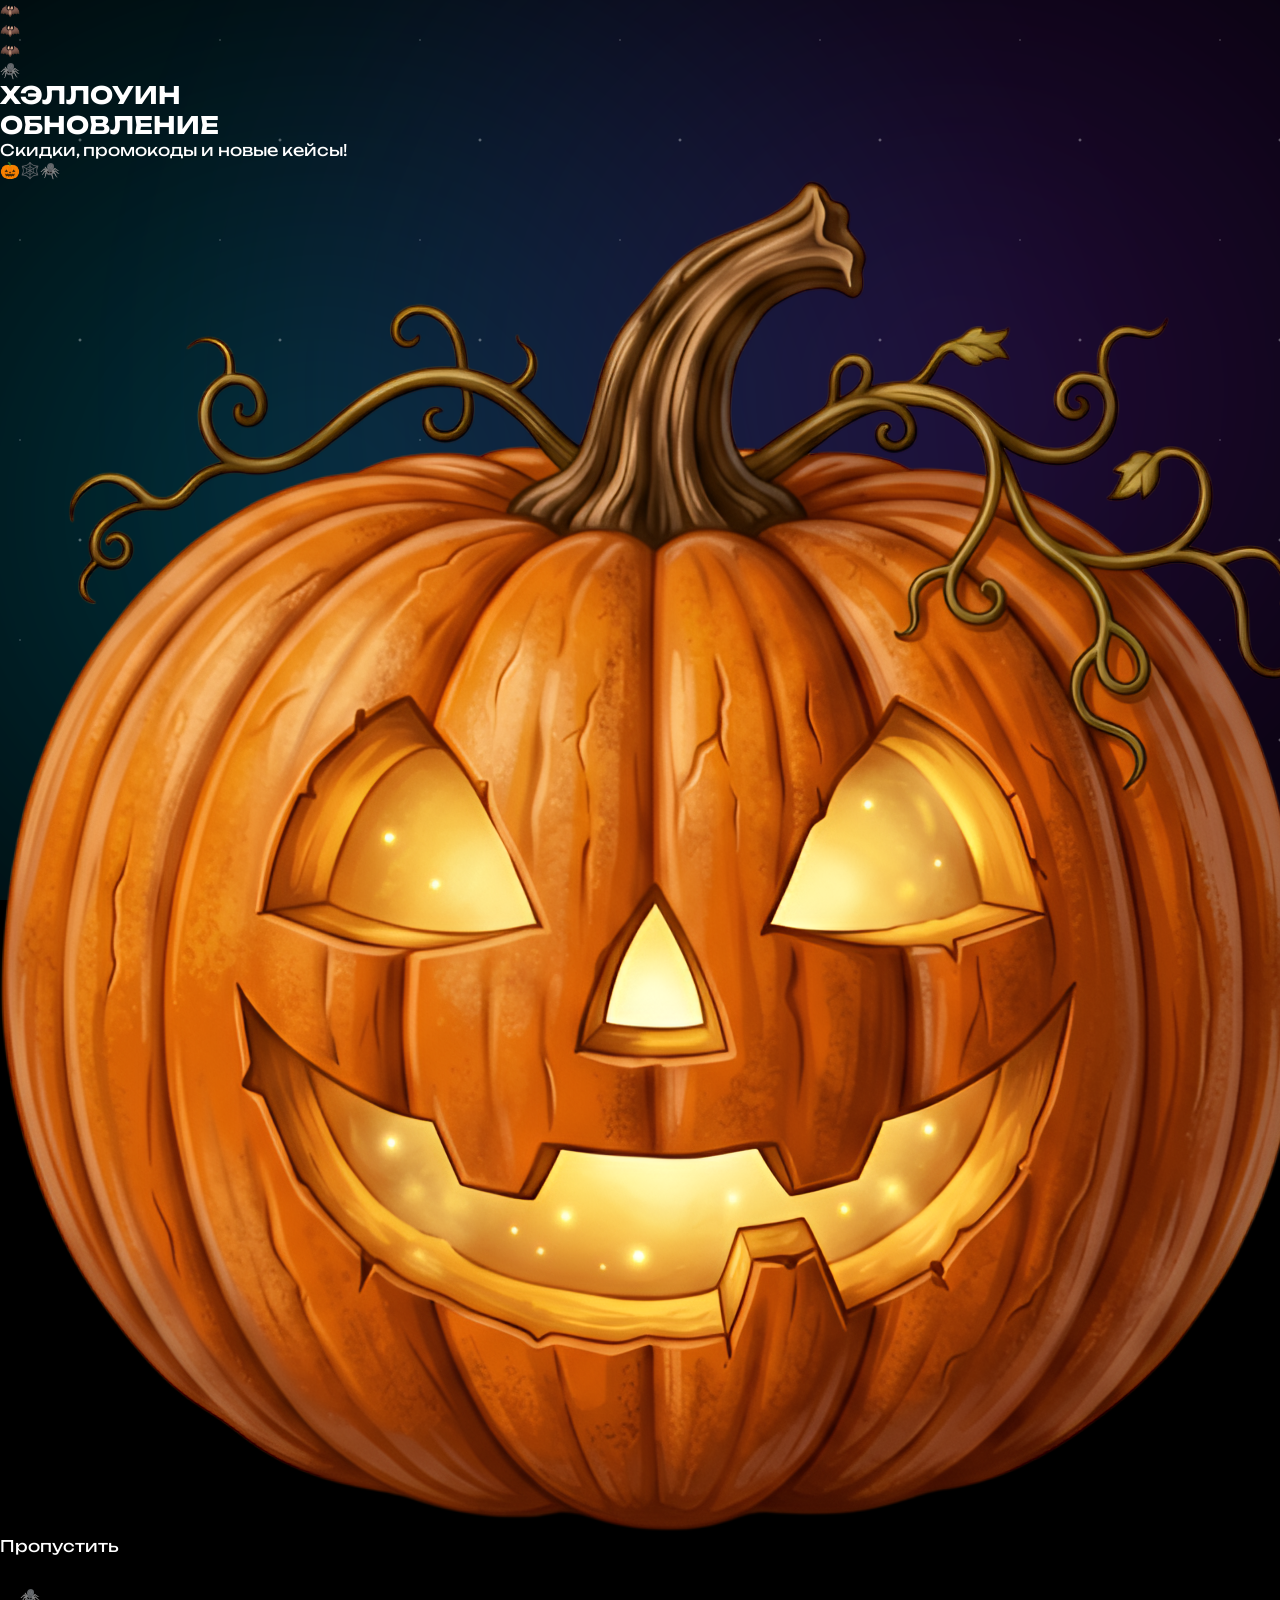
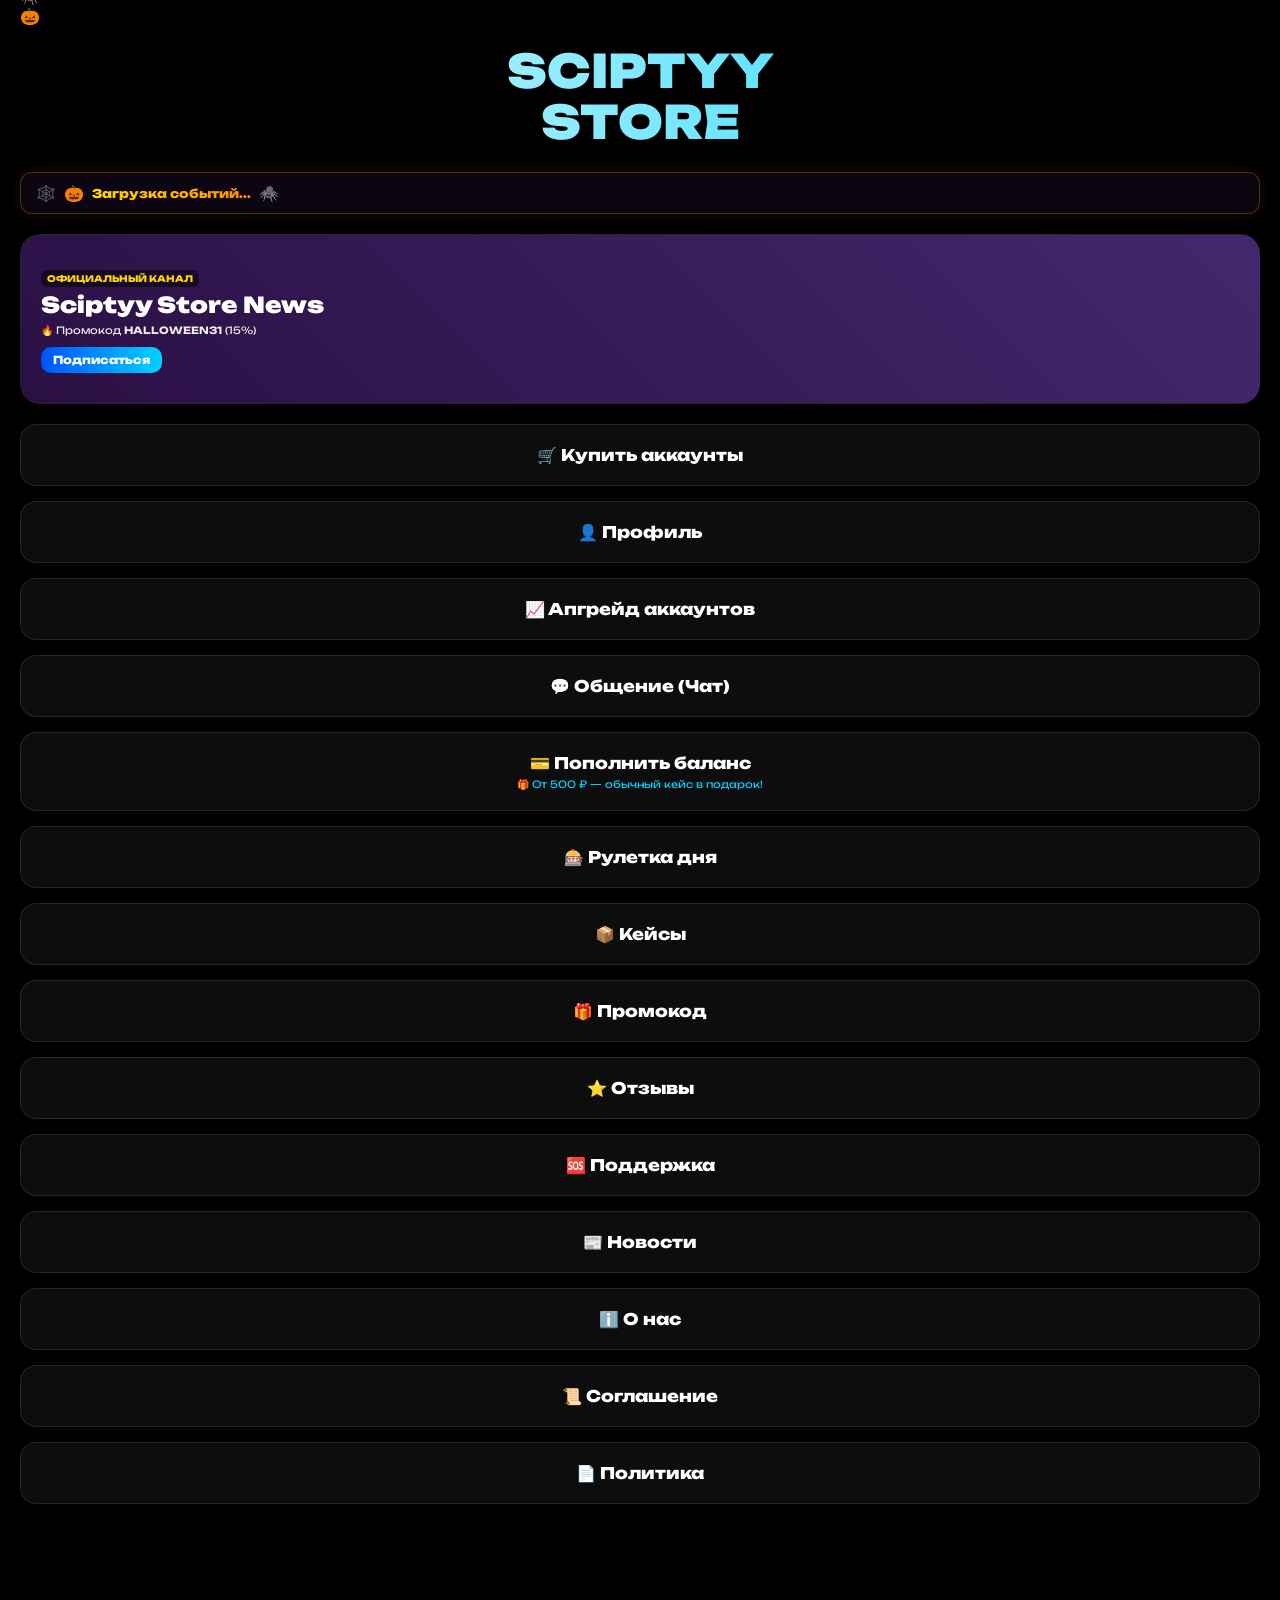
==== commit f70253bc: "Update main.html" ====
--- a/main.html
+++ b/main.html
@@ -9,7 +9,22 @@
     <link rel="stylesheet" href="style.css">
 </head>
 <body>
-    <audio id="click-sound" src="click.mp3" preload="auto"></audio>
+    
+    <!-- ЗАСТАВКА -->
+    <div id="splash-screen">
+        <div class="splash-bg-gradient"></div>
+        <div class="splash-sparks"><span></span><span></span><span></span><span></span><span></span><span></span></div>
+        <div class="bat bat-1">🦇</div><div class="bat bat-2">🦇</div><div class="bat bat-3">🦇</div>
+        <div class="splash-web-top"></div><div class="splash-spider">🕷️</div>
+        <div class="splash-glass-banner">
+            <h2>ХЭЛЛОУИН<br>ОБНОВЛЕНИЕ</h2>
+            <p>Скидки, промокоды и новые кейсы!</p>
+            <div class="splash-icons"><span class="icon-pumpkin">🎃</span><span class="icon-web">🕸️</span><span class="icon-spider">🕷️</span></div>
+        </div>
+        <img src="pumpkin.png" class="splash-pumpkin-img" alt="pumpkin">
+        <div class="splash-skip" onclick="document.getElementById('splash-screen').classList.add('splash-hidden')">Пропустить</div>
+    </div>
+
     <div class="space-bg"><div class="nebula nebula-1"></div><div class="nebula nebula-2"></div><div class="stars"></div></div>
 
     <!-- ГЛАВНЫЙ ЭКРАН -->
@@ -19,7 +34,11 @@
         
         <div class="ticker-container">
             <div class="ticker-decor">🕸️</div>
-            <div class="ticker-content"><span class="ticker-icon">🎃</span><div id="ticker-track" class="ticker-track">Загрузка...</div><span class="ticker-icon">🕷️</span></div>
+            <div class="ticker-content">
+                <span class="ticker-icon">🎃</span>
+                <div id="ticker-track" class="ticker-track">Загрузка событий...</div>
+                <span class="ticker-icon">🕷️</span>
+            </div>
         </div>
 
         <div style="position: relative; overflow: hidden; width: 100%; border-radius: 20px; margin-bottom: 20px; height: 170px;">
@@ -30,38 +49,55 @@
                         <span style="font-size:9px; font-weight:800; color:#ffd700; background:rgba(0,0,0,0.5); padding:3px 6px; border-radius:6px; text-transform: uppercase;">Официальный канал</span>
                         <h3 class="banner-title" style="font-size: 22px; margin-top: 5px;">Sciptyy Store News</h3>
                         <p class="banner-subtitle" style="font-size: 10px; line-height: 1.4;">🔥 Промокод <b>HALLOWEEN31</b> (15%)</p>
+                        <button class="buy-btn" style="margin-top: 10px; padding: 6px 12px; font-size: 11px;">Подписаться</button>
                     </div>
                 </div>
                 <div class="halloween-banner" style="width: 100%; height: 100%; margin: 0; flex-shrink: 0; background: #111; position: relative;" onclick="window.open('https://t.me/sciptyyrewievs', '_blank')">
                     <div class="banner-spiderweb"></div><div class="banner-spider">🕷️</div><div class="banner-glow" style="opacity: 0.4;"></div>
                     <div class="banner-content">
                         <h3 class="banner-title" style="font-size: 16px;">👑 Администрация</h3>
-                        <p style="font-size: 9px; color: #aaa; margin-top:5px;">Разработчик: @xeroox9 | Владелец: @sciptyyzov</p>
+                        <div style="display: flex; gap: 10px; margin-top: 5px;">
+                            <div><p style="font-size: 10px; font-weight: bold; color: #fff;">Разработчик</p><p style="font-size: 9px; color: #aaa;">@xeroox9</p></div>
+                            <div><p style="font-size: 10px; font-weight: bold; color: #fff;">Владелец</p><p style="font-size: 9px; color: #aaa;">@sciptyyzov</p></div>
+                        </div>
+                        <button class="buy-btn" style="margin-top: 8px; padding: 5px 10px; font-size: 10px; background: linear-gradient(90deg, #ffd700, #ff8c00); color: #000;">⭐ Отзывы</button>
                     </div>
                 </div>
             </div>
         </div>
 
-        <div class="main-menu-grid" style="margin-bottom: 100px;">
+        <div class="main-menu-grid">
             <div class="menu-btn" onclick="openCatalog()"><span class="btn-text">🛒 Купить аккаунты</span></div>
-            <div class="menu-btn" onclick="showTopupModal()"><span class="btn-text">💳 Пополнить баланс</span><p style="font-size: 10px; color: #00d2ff; margin-top: 5px;">🎁 От 500 ₽ — кейс в подарок!</p></div>
+            <div class="menu-btn" onclick="showScreen('screen-profile')"><span class="btn-text">👤 Профиль</span></div>
+            <div class="menu-btn" onclick="showScreen('screen-upgrade')"><span class="btn-text">📈 Апгрейд аккаунтов</span></div>
             <div class="menu-btn" onclick="showScreen('screen-chat')"><span class="btn-text">💬 Общение (Чат)</span></div>
+            <div class="menu-btn" onclick="showTopupModal()">
+                <span class="btn-text">💳 Пополнить баланс</span>
+                <p style="font-size: 10px; color: #00d2ff; margin-top: 5px;">🎁 От 500 ₽ — обычный кейс в подарок!</p>
+            </div>
+            <div class="menu-btn" onclick="showScreen('screen-roll')"><span class="btn-text">🎰 Рулетка дня</span></div>
+            <div class="menu-btn" onclick="showScreen('screen-cases')"><span class="btn-text">📦 Кейсы</span></div>
             <div class="menu-btn" onclick="openInfo('promo')"><span class="btn-text">🎁 Промокод</span></div>
+            <div class="menu-btn" onclick="openInfo('reviews')"><span class="btn-text">⭐ Отзывы</span></div>
             <div class="menu-btn" onclick="showScreen('screen-support')"><span class="btn-text">🆘 Поддержка</span></div>
+            <div class="menu-btn" onclick="showScreen('screen-news')"><span class="btn-text">📰 Новости</span></div>
+            <div class="menu-btn" onclick="openInfo('about')"><span class="btn-text">ℹ️ О нас</span></div>
+            <div class="menu-btn" onclick="openInfo('terms')"><span class="btn-text">📜 Соглашение</span></div>
+            <div class="menu-btn" onclick="openInfo('privacy')"><span class="btn-text">📄 Политика</span></div>
             <div class="menu-btn" id="admin-btn" style="display: none; background: rgba(255, 0, 0, 0.1); border-color: rgba(255, 0, 0, 0.3);" onclick="showScreen('screen-admin')"><span class="btn-text" style="color: #ff4444;">⚙️ Админ-панель</span></div>
             <div class="menu-btn" id="admin-tickets-btn" style="display: none; background: rgba(0, 210, 255, 0.1); border-color: rgba(0, 210, 255, 0.3);" onclick="showScreen('screen-admin-tickets')"><span class="btn-text" style="color: #00d2ff;">📩 Тикеты</span></div>
         </div>
     </div>
-        <!-- ЭКРАН НОВОСТЕЙ -->
+
+    <!-- ЭКРАН НОВОСТЕЙ -->
     <div id="screen-news" class="screen">
         <div class="halloween-decor"><div class="decor-web"></div><div class="decor-spider">🕷️</div><div class="decor-pumpkin">🎃</div></div>
-        <h2 style="font-size:24px; font-weight:900; margin-bottom:20px; position:relative; z-index:2;">Новости</h2>
-        <div id="news-container" style="margin-bottom:100px;">
-            <div style="color:#888; text-align:center;">Загрузка...</div>
-        </div>
-    </div>
-
-    <!-- КАТАЛОГ -->
+        <div style="display:flex; gap:10px; margin-bottom:20px; position:relative; z-index:2;"><button class="menu-btn" style="padding:10px 15px;" onclick="showScreen('screen-main')">← Назад</button><h2 style="font-size:20px; font-weight:800;">Новости</h2></div>
+        <div id="news-container">
+            <div style="color:#888; text-align:center; margin-top:20px;">Загрузка новостей...</div>
+        </div>
+    </div>
+        <!-- КАТАЛОГ -->
     <div id="screen-catalog" class="screen">
         <div class="halloween-decor"><div class="decor-web"></div><div class="decor-spider">🕷️</div><div class="decor-pumpkin">🎃</div></div>
         <div style="display:flex; gap:10px; margin-bottom:20px; position:relative; z-index:2;"><button class="menu-btn" style="padding:10px 15px;" onclick="showScreen('screen-main')">← Назад</button><h2 style="font-size:20px; font-weight:800;">Аккаунты</h2></div>
@@ -71,7 +107,7 @@
     <!-- ПРОФИЛЬ -->
     <div id="screen-profile" class="screen">
         <div class="halloween-decor"><div class="decor-web"></div><div class="decor-spider">🕷️</div><div class="decor-pumpkin">🎃</div></div>
-        <div style="display:flex; gap:10px; margin-bottom:20px; position:relative; z-index:2;"><h2 style="font-size:20px; font-weight:800;">Профиль</h2></div>
+        <div style="display:flex; gap:10px; margin-bottom:20px; position:relative; z-index:2;"><button class="menu-btn" style="padding:10px 15px;" onclick="showScreen('screen-main')">← Назад</button><h2 style="font-size:20px; font-weight:800;">Профиль</h2></div>
         <div style="background: rgba(255,255,255,0.05); border: 1px solid rgba(255,255,255,0.1); backdrop-filter: blur(10px); border-radius: 20px; padding: 20px; text-align: center; position: relative; z-index: 2; margin-bottom: 20px;">
             <div id="user-avatar" style="width: 70px; height: 70px; border-radius: 50%; background: linear-gradient(135deg, #00d2ff, #8a2be2); margin: 0 auto 10px auto; display: flex; align-items: center; justify-content: center; font-size: 28px; font-weight: bold; color: #fff; background-size: cover; background-position: center; box-shadow: 0 0 15px rgba(0, 210, 255, 0.5);"></div>
             <h2 id="user-name" style="font-size: 18px; font-weight: 800; margin-bottom: 3px;">Пользователь</h2>
@@ -82,9 +118,10 @@
             </div>
         </div>
         <h3 style="position: relative; z-index: 2; margin-bottom: 10px; font-size: 16px;">История покупок:</h3>
-        <div id="profile-purchases" style="position: relative; z-index: 2; margin-bottom:100px;"></div>
-    </div>
-        <!-- РУЛЕТКА -->
+        <div id="profile-purchases" style="position: relative; z-index: 2;"></div>
+    </div>
+
+    <!-- РУЛЕТКА -->
     <div id="screen-roll" class="screen">
         <div class="halloween-decor"><div class="decor-web"></div><div class="decor-spider">🕷️</div><div class="decor-pumpkin">🎃</div></div>
         <div style="display:flex; gap:10px; margin-bottom:20px; position:relative; z-index:2;"><button class="menu-btn" style="padding:10px 15px;" onclick="showScreen('screen-main')">← Назад</button><h2 style="font-size:20px; font-weight:800;">Рулетка</h2></div>
@@ -107,7 +144,7 @@
         <div class="halloween-decor"><div class="decor-web"></div><div class="decor-spider">🕷️</div><div class="decor-pumpkin">🎃</div></div>
         <div style="display:flex; gap:10px; margin-bottom:20px; position:relative; z-index:2;"><button class="menu-btn" style="padding:10px 15px;" onclick="showScreen('screen-main')">← Назад</button><h2 style="font-size:20px; font-weight:800;">Общение</h2></div>
         <div id="chat-messages" style="height: 50vh; overflow-y: auto; background: rgba(20, 20, 20, 0.5); border-radius: 15px; padding: 10px; margin-bottom: 10px; border: 1px solid rgba(255,255,255,0.1); display: flex; flex-direction: column; gap: 10px;"></div>
-        <div style="display: flex; gap: 10px; margin-bottom:100px;">
+        <div style="display: flex; gap: 10px;">
             <input type="text" id="chat-input" placeholder="Сообщение..." style="flex: 1; padding: 15px; border-radius: 10px; border: 1px solid #333; background: rgba(255,255,255,0.05); color: white;">
             <button class="buy-btn" style="padding: 0 20px; margin: 0; border-radius: 10px;" onclick="sendChatMessage()">➤</button>
         </div>
@@ -129,15 +166,14 @@
                 <div style="font-size:12px; color:#888;">Аккаунт 2</div>
             </div>
         </div>
-        <button id="upgrade-btn" class="buy-btn" style="width:100%; padding:15px; opacity:0.5; cursor:not-allowed; background:#333; margin-bottom:100px;" disabled onclick="startUpgrade()">Сделать апгрейд</button>
-    </div>
-
-    <!-- КЕЙСЫ -->
+        <button id="upgrade-btn" class="buy-btn" style="width:100%; padding:15px; opacity:0.5; cursor:not-allowed; background:#333;" disabled onclick="startUpgrade()">Сделать апгрейд</button>
+    </div>
+        <!-- КЕЙСЫ -->
     <div id="screen-cases" class="screen">
         <div class="halloween-decor"><div class="decor-web"></div><div class="decor-spider">🕷️</div><div class="decor-pumpkin">🎃</div></div>
         <div style="display:flex; gap:10px; margin-bottom:20px; position:relative; z-index:2;"><button class="menu-btn" style="padding:10px 15px;" onclick="showScreen('screen-main')">← Назад</button><h2 style="font-size:20px; font-weight:800;">Кейсы</h2></div>
         
-        <div class="main-menu-grid" id="case-buttons" style="margin-bottom:100px;">
+        <div class="main-menu-grid" id="case-buttons">
             <div class="menu-btn" onclick="buyCase('normal')"><span class="btn-text">📦 Купить Обычный (99 ₽)</span></div>
             <div class="menu-btn" onclick="buyCase('vip')"><span class="btn-text">👑 Купить VIP (249 ₽)</span></div>
             <div class="menu-btn" id="open-normal-case" style="display:none; background: rgba(0, 210, 255, 0.1);" onclick="openCase('normal')"><span class="btn-text">🎁 Открыть Обычный</span></div>
@@ -146,32 +182,64 @@
 
         <div id="case-animation" class="case-roulette-container" style="display: none;">
             <div class="case-banner-bg">
-                <h3 style="text-align: center; color: #ffd700; font-size: 18px; margin-bottom: 15px;">Открываем кейс...</h3>
+                <div class="decor-web" style="top: -30px; right: -30px; transform: scaleX(-1);"></div>
+                <div class="decor-spider" style="left: auto; right: 40px;">🕷️</div>
+                <h3 style="text-align: center; color: #ffd700; font-size: 18px; margin-bottom: 15px; text-shadow: 0 0 10px #ff8c00;">Открываем кейс...</h3>
                 <div class="roulette-wrapper"><div class="roulette-pointer"></div><div class="roulette-track" id="roulette-track"></div></div>
             </div>
-            <div id="win-card-container" class="win-card-container" style="display: none; margin-bottom:100px;">
+            <div id="win-card-container" class="win-card-container" style="display: none;">
                 <div id="win-card-content"></div>
-                <p id="case-prize-text" style="font-size:16px; font-weight:800; color:#fff; margin-top:15px; text-align:center;"></p>
-            </div>
-        </div>
-    </div>
-        <!-- ПОДДЕРЖКА -->
+                <p id="case-prize-text" style="font-size:16px; font-weight:800; color:#fff; margin-top:15px; text-align:center; text-shadow:0 0 10px #00d2ff;"></p>
+            </div>
+        </div>
+    </div>
+
+    <!-- ПОДДЕРЖКА -->
     <div id="screen-support" class="screen">
         <div class="halloween-decor"><div class="decor-web"></div><div class="decor-spider">🕷️</div><div class="decor-pumpkin">🎃</div></div>
         <div style="display:flex; gap:10px; margin-bottom:20px; position:relative; z-index:2;"><button class="menu-btn" style="padding:10px 15px;" onclick="showScreen('screen-main')">← Назад</button><h2 style="font-size:20px; font-weight:800;">Поддержка</h2></div>
         
-        <div class="info-container" style="min-height: auto; margin-bottom:100px;">
+        <div class="info-container" style="min-height: auto;">
             <p style="margin-bottom: 15px; font-weight: bold; color: #00d2ff;">🆘 Частые вопросы:</p>
+            
+            <details style="margin-bottom: 10px; background: rgba(255,255,255,0.05); padding: 10px; border-radius: 10px; cursor: pointer;">
+                <summary style="font-weight: bold; font-size: 14px;">Не видно номеров в разделе Аккаунтов?</summary>
+                <p style="margin-top: 10px; font-size: 12px; color: #aaa;">Подождите около 1 минуты (серверу нужно проснуться) и обновите страницу. Если товары так и не появились — напишите в поддержку.</p>
+            </details>
+
             <details style="margin-bottom: 10px; background: rgba(255,255,255,0.05); padding: 10px; border-radius: 10px; cursor: pointer;">
                 <summary style="font-weight: bold; font-size: 14px;">Купил аккаунт, но не пришел?</summary>
-                <p style="margin-top: 10px; font-size: 12px; color: #aaa;">Все товары выдаются вручную (5-15 минут). Если дольше — напишите в поддержку.</p>
-            </details>
+                <p style="margin-top: 10px; font-size: 12px; color: #aaa;">Все товары выдаются вручную. Обычно это занимает от 5 до 15 минут. Если прошло больше времени, напишите в поддержку с номером транзакции (заказа).</p>
+            </details>
+
             <details style="margin-bottom: 10px; background: rgba(255,255,255,0.05); padding: 10px; border-radius: 10px; cursor: pointer;">
                 <summary style="font-weight: bold; font-size: 14px;">Как работает Рулетка?</summary>
-                <p style="margin-top: 10px; font-size: 12px; color: #aaa;">Крутить можно раз в 24 часа. Выигрыш от 1 до 3 рублей.</p>
-            </details>
-            <p style="margin-top: 20px; font-weight: bold; color: #00d2ff;">Не нашли ответ?</p>
-            <textarea id="ticket-input" placeholder="Опишите проблему..." style="width:100%; height:100px; background:rgba(255,255,255,0.05); border:1px solid #333; color:white; border-radius:10px; padding:10px; margin-bottom:10px; margin-top: 10px; resize:none;"></textarea>
+                <p style="margin-top: 10px; font-size: 12px; color: #aaa;">Крутить рулетку можно раз в 24 часа. Вы можете выиграть от 1 до 3 рублей на баланс.</p>
+            </details>
+
+            <details style="margin-bottom: 10px; background: rgba(255,255,255,0.05); padding: 10px; border-radius: 10px; cursor: pointer;">
+                <summary style="font-weight: bold; font-size: 14px;">Не работает Промокод?</summary>
+                <p style="margin-top: 10px; font-size: 12px; color: #aaa;">Убедитесь, что срок действия кода не истек и вы ввели его правильно (без пробелов). Один промокод можно активировать только один раз, после покупки он сгорает.</p>
+            </details>
+
+            <details style="margin-bottom: 10px; background: rgba(255,255,255,0.05); padding: 10px; border-radius: 10px; cursor: pointer;">
+                <summary style="font-weight: bold; font-size: 14px;">Как оплатить?</summary>
+                <p style="margin-top: 10px; font-size: 12px; color: #aaa;">Вы можете оплатить с баланса (кнопка «Пополнить баланс») или звездами Telegram (кнопка «Купить за звезды»).</p>
+            </details>
+
+            <details style="margin-bottom: 10px; background: rgba(255,255,255,0.05); padding: 10px; border-radius: 10px; cursor: pointer;">
+                <summary style="font-weight: bold; font-size: 14px;">Кейсы не открываются?</summary>
+                <p style="margin-top: 10px; font-size: 12px; color: #aaa;">Убедитесь, что у вас куплен кейс (нажмите «Открыть» на странице кейсов). Если кнопка пропала — значит, кейсов нет, купите новый.</p>
+            </details>
+
+            <details style="margin-bottom: 10px; background: rgba(255,255,255,0.05); padding: 10px; border-radius: 10px; cursor: pointer;">
+                <summary style="font-weight: bold; font-size: 14px;">Как получить подарок за пополнение?</summary>
+                <p style="margin-top: 10px; font-size: 12px; color: #aaa;">Пополните баланс на 500 ₽ или больше. Обычный кейс придет автоматически в раздел «Кейсы».</p>
+            </details>
+
+            <p style="margin-top: 20px; font-weight: bold; color: #00d2ff;">Не нашли ответ на свой вопрос?</p>
+            
+            <textarea id="ticket-input" placeholder="Опишите вашу проблему подробно..." style="width:100%; height:100px; background:rgba(255,255,255,0.05); border:1px solid #333; color:white; border-radius:10px; padding:10px; margin-bottom:10px; margin-top: 10px; resize:none;"></textarea>
             <button class="info-btn" onclick="createTicket()">Написать в поддержку</button>
             <div id="ticket-list" style="margin-top:20px;"></div>
         </div>
@@ -181,14 +249,14 @@
     <div id="screen-admin-tickets" class="screen">
         <div class="halloween-decor"><div class="decor-web"></div><div class="decor-spider">🕷️</div><div class="decor-pumpkin">🎃</div></div>
         <div style="display:flex; gap:10px; margin-bottom:20px; position:relative; z-index:2;"><button class="menu-btn" style="padding:10px 15px;" onclick="showScreen('screen-main')">← Назад</button><h2 style="font-size:20px; font-weight:800; color:#00d2ff;">Тикеты</h2></div>
-        <div id="admin-ticket-list" style="margin-bottom:100px;"></div>
+        <div id="admin-ticket-list"></div>
     </div>
 
     <!-- АДМИНКА -->
     <div id="screen-admin" class="screen">
         <div class="halloween-decor"><div class="decor-web"></div><div class="decor-spider">🕷️</div><div class="decor-pumpkin">🎃</div></div>
         <div style="display:flex; gap:10px; margin-bottom:20px; position:relative; z-index:2;"><button class="menu-btn" style="padding:10px 15px;" onclick="showScreen('screen-main')">← Назад</button><h2 style="font-size:20px; font-weight:800; color: #ff4444;">Админка</h2></div>
-        <div class="main-menu-grid" style="margin-bottom:100px;">
+        <div class="main-menu-grid">
             <div class="menu-btn" onclick="adminAction('money')"><span class="btn-text">💰 Выдать себе рубли</span></div>
             <div class="menu-btn" onclick="adminAction('promo')"><span class="btn-text">🎁 Создать промокод</span></div>
             <div class="menu-btn" onclick="adminAction('stock')"><span class="btn-text">📦 Склад (Товары)</span></div>
@@ -206,10 +274,10 @@
     <div id="screen-info" class="screen">
         <div class="halloween-decor"><div class="decor-web"></div><div class="decor-spider">🕷️</div><div class="decor-pumpkin">🎃</div></div>
         <div style="display:flex; gap:10px; margin-bottom:20px; position:relative; z-index:2;"><button class="menu-btn" style="padding:10px 15px;" onclick="showScreen('screen-main')">← Назад</button><h2 id="info-title" style="font-size:20px; font-weight:800;">Инфо</h2></div>
-        <div class="info-container" id="info-content" style="margin-bottom:100px;"></div>
-    </div>
-
-    <!-- МОДАЛКА ПОКУПКИ -->
+        <div class="info-container" id="info-content"></div>
+    </div>
+
+    <!-- МОДАЛКИ -->
     <div id="modal-buy" style="display:none; position:fixed; top:0; left:0; width:100%; height:100%; background:rgba(0,0,0,0.9); z-index: 999; padding:20px; flex-direction:column; justify-content:center;">
         <div style="background:#111; border:1px solid #333; padding:25px; border-radius:20px; text-align:center;">
             <h2 id="modal-title" style="font-size:22px; margin-bottom:10px;">Покупка</h2>
@@ -220,7 +288,6 @@
         </div>
     </div>
 
-    <!-- МОДАЛКА ПОПОЛНЕНИЯ -->
     <div id="modal-topup" style="display:none; position:fixed; top:0; left:0; width:100%; height:100%; background:rgba(0,0,0,0.9); z-index: 999; padding:20px; flex-direction:column; justify-content:center;">
         <div style="background:#111; border:1px solid #333; padding:25px; border-radius:20px; text-align:center;">
             <h2 style="font-size:22px; margin-bottom:10px;">Пополнение</h2>
@@ -232,16 +299,9 @@
         </div>
     </div>
 
-    <!-- НИЖНЯЯ ПАНЕЛЬ -->
-    <div class="bottom-nav">
-        <div class="nav-item" onclick="showScreen('screen-main')"><span class="nav-icon">🛒</span><span class="nav-text">Магазин</span></div>
-        <div class="nav-item" onclick="showScreen('screen-cases')"><span class="nav-icon">🎁</span><span class="nav-text">Кейсы</span></div>
-        <div class="nav-item" onclick="showScreen('screen-roll')"><span class="nav-icon">🎰</span><span class="nav-text">Рулетка</span></div>
-        <div class="nav-item" onclick="showScreen('screen-profile')"><span class="nav-icon">👤</span><span class="nav-text">Профиль</span></div>
-        <div class="nav-item" onclick="showScreen('screen-news')"><span class="nav-icon">📰</span><span class="nav-text">Новости</span></div>
-    </div>
-
+    <!-- СКРИПТЫ -->
     <script>
+        setTimeout(() => { const splash = document.getElementById('splash-screen'); if (splash) splash.classList.add('splash-hidden'); }, 5000);
         let currentBannerIndex = 0; const track = document.getElementById('banner-track'); const totalBanners = 2;
         function nextBanner() { currentBannerIndex++; if (currentBannerIndex >= totalBanners) currentBannerIndex = 0; track.style.transform = `translateX(-${currentBannerIndex * 100}%)`; }
         setInterval(nextBanner, 5000);
--- a/style.css
+++ b/style.css
@@ -10,10 +10,12 @@
 .stars { position: absolute; width: 100%; height: 100%; background-image: radial-gradient(1px 1px at 10% 20%, white, transparent), radial-gradient(2px 2px at 40% 70%, white, transparent); background-size: 200px 200px; animation: twinkle 4s infinite alternate; opacity: 0.5; }
 @keyframes twinkle { 0% { opacity: 0.3; } 100% { opacity: 0.8; } }
 
-/* Экраны и меню */
-.screen { display: none !important; padding: 30px 20px; min-height: 100vh; animation: fadeIn 0.5s ease; position: relative; padding-bottom: 100px !important; }
-.screen.active { display: block !important; }
+/* Экраны */
+.screen { display: none; padding: 30px 20px; min-height: 100vh; animation: fadeIn 0.5s ease; position: relative; }
+.screen.active { display: block; }
 @keyframes fadeIn { from { opacity: 0; transform: translateY(20px); } to { opacity: 1; transform: translateY(0); } }
+
+/* Меню */
 .glow-title { font-size: 46px; line-height: 1.1; font-weight: 900; text-align: center; margin-top: 20px; margin-bottom: 25px; background: linear-gradient(90deg, #ffffff, #00d2ff, #8a2be2, #ffffff); background-size: 300% 100%; -webkit-background-clip: text; -webkit-text-fill-color: transparent; animation: textShimmer 8s linear infinite; position: relative; z-index: 2; }
 @keyframes textShimmer { 0% { background-position: 0% center; } 100% { background-position: 300% center; } }
 .main-menu-grid { display: flex; flex-direction: column; gap: 15px; position: relative; z-index: 2; }
@@ -29,7 +31,8 @@
 @keyframes ticker { 0% { transform: translateX(100%); } 100% { transform: translateX(-100%); } }
 
 /* Баннеры */
-.halloween-banner { position: relative; width: 100%; border-radius: 20px; overflow: hidden; margin-bottom: 25px; padding: 25px 20px; cursor: pointer; border: 1px solid rgba(255, 255, 255, 0.1); display: flex; align-items: center; background: #111; z-index: 2; }
+.halloween-banner { position: relative; width: 100%; border-radius: 20px; overflow: hidden; margin-bottom: 25px; padding: 25px 20px; cursor: pointer; border: 1px solid rgba(255, 255, 255, 0.1); display: flex; align-items: center; background: #111; transition: transform 0.2s; z-index: 2; }
+.halloween-banner:active { transform: scale(0.97); }
 .banner-glow { position: absolute; top: 0; left: 0; width: 100%; height: 100%; background: linear-gradient(45deg, #2a0845, #6441A5, #ff416c, #2a0845); background-size: 300% 300%; animation: bannerGradient 6s ease infinite; z-index: 0; opacity: 0.8; }
 @keyframes bannerGradient { 0% { background-position: 0% 50%; } 50% { background-position: 100% 50%; } 100% { background-position: 0% 50%; } }
 .banner-spiderweb { position: absolute; top: -50%; left: -20%; width: 200px; height: 200px; background-image: url('data:image/svg+xml;utf8,<svg xmlns="http://www.w3.org/2000/svg" viewBox="0 0 100 100"><path d="M0,0 L100,100 M0,20 L80,100 M20,0 L100,80 M0,50 L50,100 M50,0 L100,50 M0,0 Q50,0 100,50 Q50,100 0,50" stroke="rgba(255,255,255,0.15)" fill="none" stroke-width="1"/></svg>'); background-size: cover; z-index: 1; }
@@ -37,7 +40,6 @@
 .banner-content { position: relative; z-index: 3; width: 100%; }
 .banner-title { font-size: 22px; font-weight: 900; color: #fff; margin-bottom: 5px; }
 .banner-subtitle { font-size: 11px; color: #eee; }
-@keyframes spiderDrop { 0%, 100% { transform: translateY(10px); } 50% { transform: translateY(25px); } }
 
 /* Каталог */
 .catalog-grid { display: grid; grid-template-columns: 1fr 1fr; gap: 12px; position: relative; z-index: 2; }
@@ -49,7 +51,7 @@
 .buy-btn:active { transform: scale(0.95); }
 .buy-btn:disabled { background: #333; animation: none; color: #777; cursor: not-allowed; }
 
-/* Рулетка */
+/* Рулетка дня */
 .wheel-container { display: flex; flex-direction: column; align-items: center; justify-content: center; margin-top: 30px; position: relative; z-index: 2; }
 .wheel-wrapper { position: relative; width: 280px; height: 280px; }
 .wheel { width: 100%; height: 100%; border-radius: 50%; border: 2px solid rgba(255,255,255,0.2); position: relative; overflow: hidden; box-shadow: 0 0 30px rgba(0, 210, 255, 0.4), inset 0 0 20px rgba(255,255,255,0.2); transition: transform 4s cubic-bezier(0.17, 0.67, 0.12, 0.99); background: conic-gradient(rgba(0, 210, 255, 0.6) 0deg 90deg, rgba(138, 43, 226, 0.6) 90deg 180deg, rgba(255, 65, 108, 0.6) 180deg 270deg, rgba(255, 215, 0, 0.6) 270deg 360deg); backdrop-filter: blur(5px); }
@@ -58,14 +60,9 @@
 .roll-btn { margin-top: 40px; background: linear-gradient(90deg, #ff416c, #ff4b2b); color: white; border: none; padding: 18px 40px; border-radius: 50px; font-size: 18px; font-weight: 900; cursor: pointer; box-shadow: 0 0 20px rgba(255, 65, 108, 0.5); z-index: 10; }
 .roll-btn:active { transform: scale(0.95); }
 
-/* Профиль и чат */
+/* Профиль */
 .balance-card { background: linear-gradient(135deg, #00d2ff, #8a2be2); padding: 20px; border-radius: 16px; text-align: center; margin-bottom: 20px; position: relative; z-index: 2; }
 .purchase-item { background: rgba(255,255,255,0.05); padding: 10px; border-radius: 10px; margin-bottom: 10px; font-size: 12px; border: 1px solid rgba(255,255,255,0.05); }
-#chat-messages { display: flex; flex-direction: column; gap: 10px; }
-.chat-msg { padding: 10px; border-radius: 10px; max-width: 80%; font-size: 13px; }
-.chat-msg.mine { background: rgba(0, 210, 255, 0.2); border: 1px solid #00d2ff; align-self: flex-end; border-bottom-right-radius: 0; }
-.chat-msg.other { background: rgba(255, 255, 255, 0.1); border: 1px solid #555; align-self: flex-start; border-bottom-left-radius: 0; }
-.chat-author { font-size: 10px; color: #ffd700; margin-bottom: 3px; font-weight: bold; }
 /* Кейсы (Рулетка) */
 .case-roulette-container { position: relative; z-index: 10; display: flex; flex-direction: column; align-items: center; margin-top: 20px; }
 .case-banner-bg { background: linear-gradient(135deg, #2a0845, #6441A5, #ff416c, #2a0845); background-size: 300% 300%; animation: bgGradient 4s ease infinite; border: 2px solid #ffd700; border-radius: 20px; padding: 20px; width: 100%; box-shadow: 0 0 30px rgba(255, 215, 0, 0.4), inset 0 0 20px rgba(0,0,0,0.8); position: relative; overflow: hidden; }
@@ -82,6 +79,13 @@
 .roulette-pointer::after { bottom: 0; border-bottom: 10px solid #ffd700; }
 .win-card-container { margin-top: 20px; background: rgba(20, 10, 30, 0.9); border: 2px solid #ffd700; border-radius: 20px; padding: 20px; text-align: center; animation: popIn 0.5s forwards; width: 100%; max-width: 280px; display: flex; flex-direction: column; align-items: center; justify-content: center; }
 @keyframes popIn { 0% { transform: scale(0.5); opacity: 0; } 100% { transform: scale(1); opacity: 1; } }
+
+/* Чат */
+#chat-messages { display: flex; flex-direction: column; gap: 10px; }
+.chat-msg { padding: 10px; border-radius: 10px; max-width: 80%; font-size: 13px; }
+.chat-msg.mine { background: rgba(0, 210, 255, 0.2); border: 1px solid #00d2ff; align-self: flex-end; border-bottom-right-radius: 0; }
+.chat-msg.other { background: rgba(255, 255, 255, 0.1); border: 1px solid #555; align-self: flex-start; border-bottom-left-radius: 0; }
+.chat-author { font-size: 10px; color: #ffd700; margin-bottom: 3px; font-weight: bold; }
 
 /* Апгрейд */
 .upgrade-slot { width: 130px; height: 130px; background: rgba(255,255,255,0.05); border: 2px dashed #555; border-radius: 15px; display: flex; flex-direction: column; align-items: center; justify-content: center; cursor: pointer; transition: 0.3s; }
@@ -102,7 +106,7 @@
 ::-webkit-scrollbar-thumb { background: #333; border-radius: 3px; }
 ::-webkit-scrollbar-thumb:hover { background: #00d2ff; }
 
-/* ================= НИЖНЯЯ ПАНЕЛЬ НАВИГАЦИИ ================= */
+/* ================= НИЖНЯЯ ПАНЕЛЬ ================= */
 .bottom-nav {
     position: fixed;
     bottom: 0;
@@ -126,6 +130,11 @@
 .nav-icon { font-size: 22px; margin-bottom: 4px; filter: drop-shadow(0 0 5px rgba(0, 210, 255, 0.3)); }
 .nav-text { font-size: 10px; font-weight: 800; font-family: 'Unbounded', sans-serif; }
 
+/* Фикс, чтобы контент не залезал под нижнюю панель */
+.screen {
+    padding-bottom: 100px !important;
+}
+
 /* ================= КАРТОЧКИ НОВОСТЕЙ ================= */
 .news-card {
     background: rgba(20, 20, 20, 0.6);
@@ -141,18 +150,3 @@
 .news-image { height: 110px; display: flex; align-items: center; justify-content: center; position: relative; }
 .news-content h3 { font-family: 'Unbounded', sans-serif; font-weight: 800; font-size: 15px; }
 .news-content p { font-family: 'Unbounded', sans-serif; font-weight: 500; }
-
-/* ================= ЭКСТРЕННЫЙ ФИКС ДЛЯ ЗАСТАВКИ ================= */
-#splash-screen {
-    position: fixed !important;
-    top: 0; left: 0; width: 100%; height: 100%;
-    background: #0a0514 !important;
-    z-index: 9999 !important;
-    display: flex; flex-direction: column; align-items: center; justify-content: center;
-    transition: opacity 0.5s ease, visibility 0.5s ease;
-}
-.splash-hidden {
-    opacity: 0 !important;
-    visibility: hidden !important;
-    pointer-events: none !important;
-}
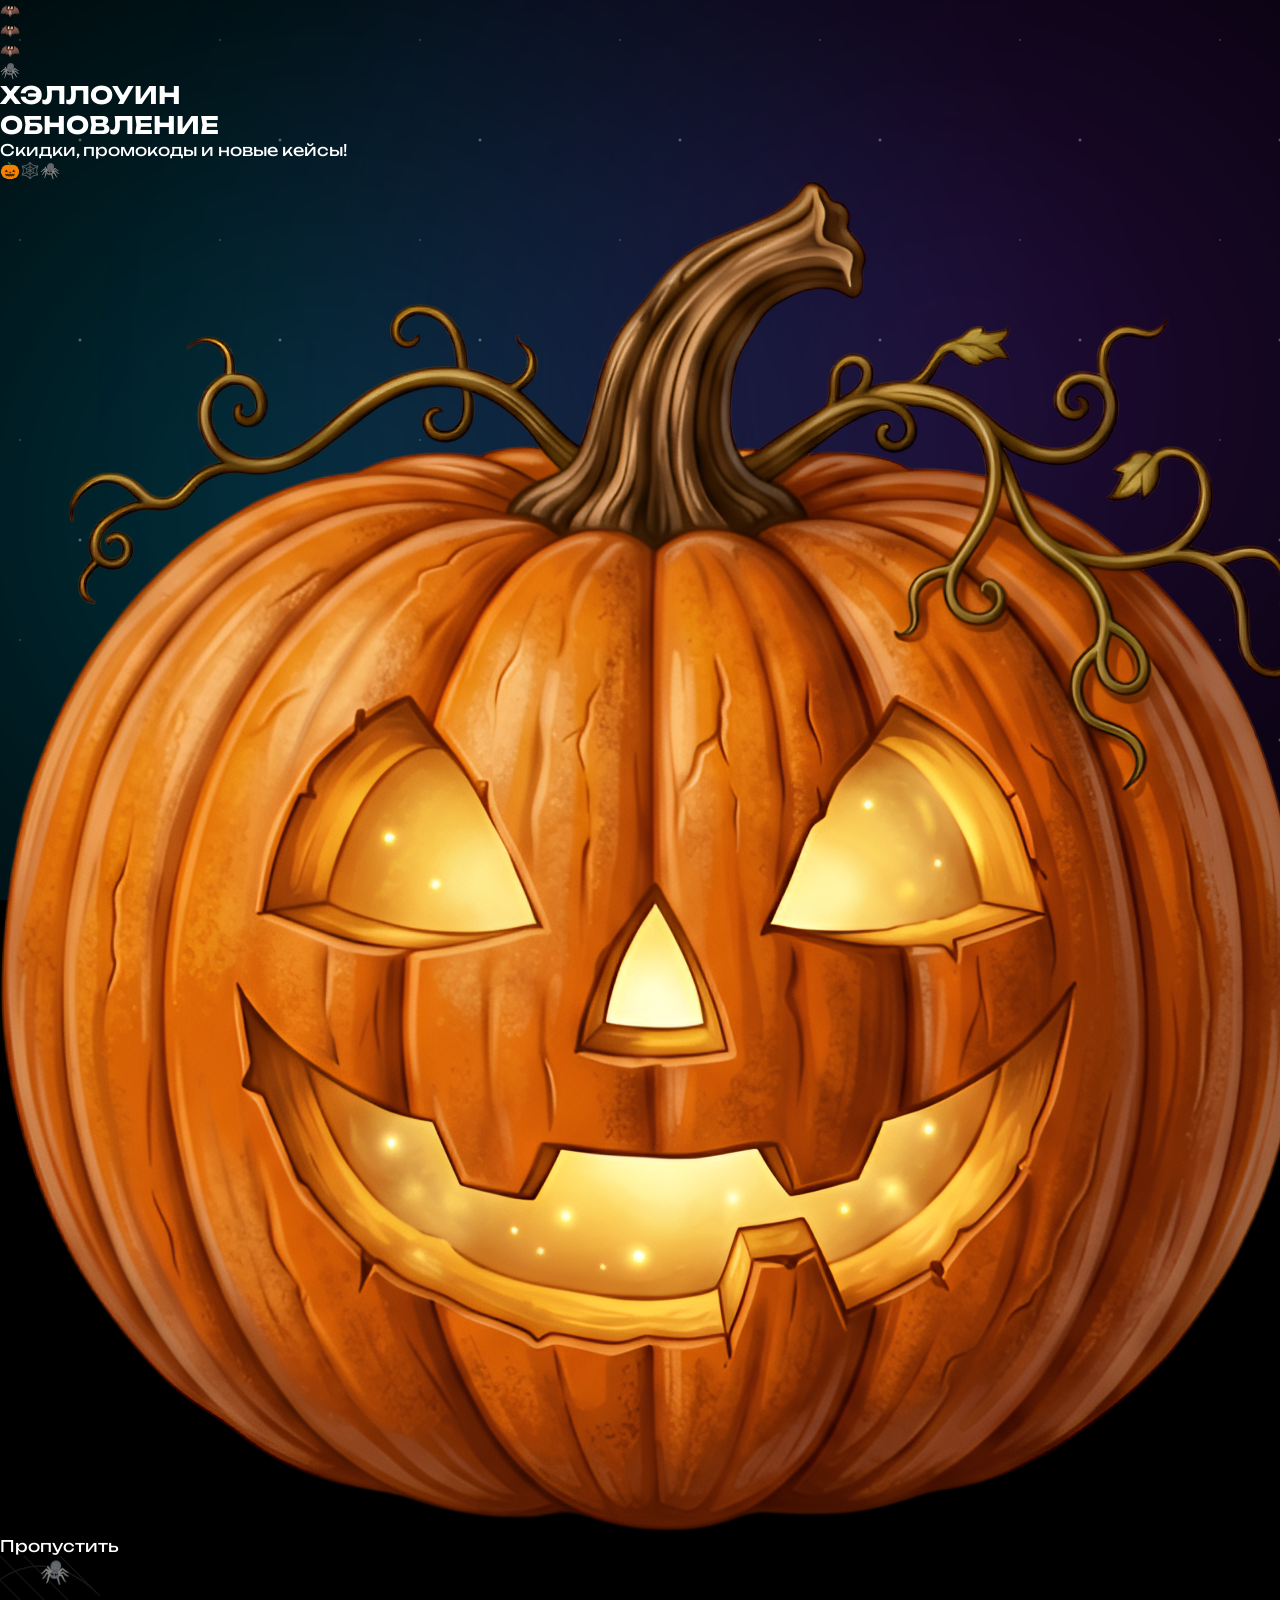
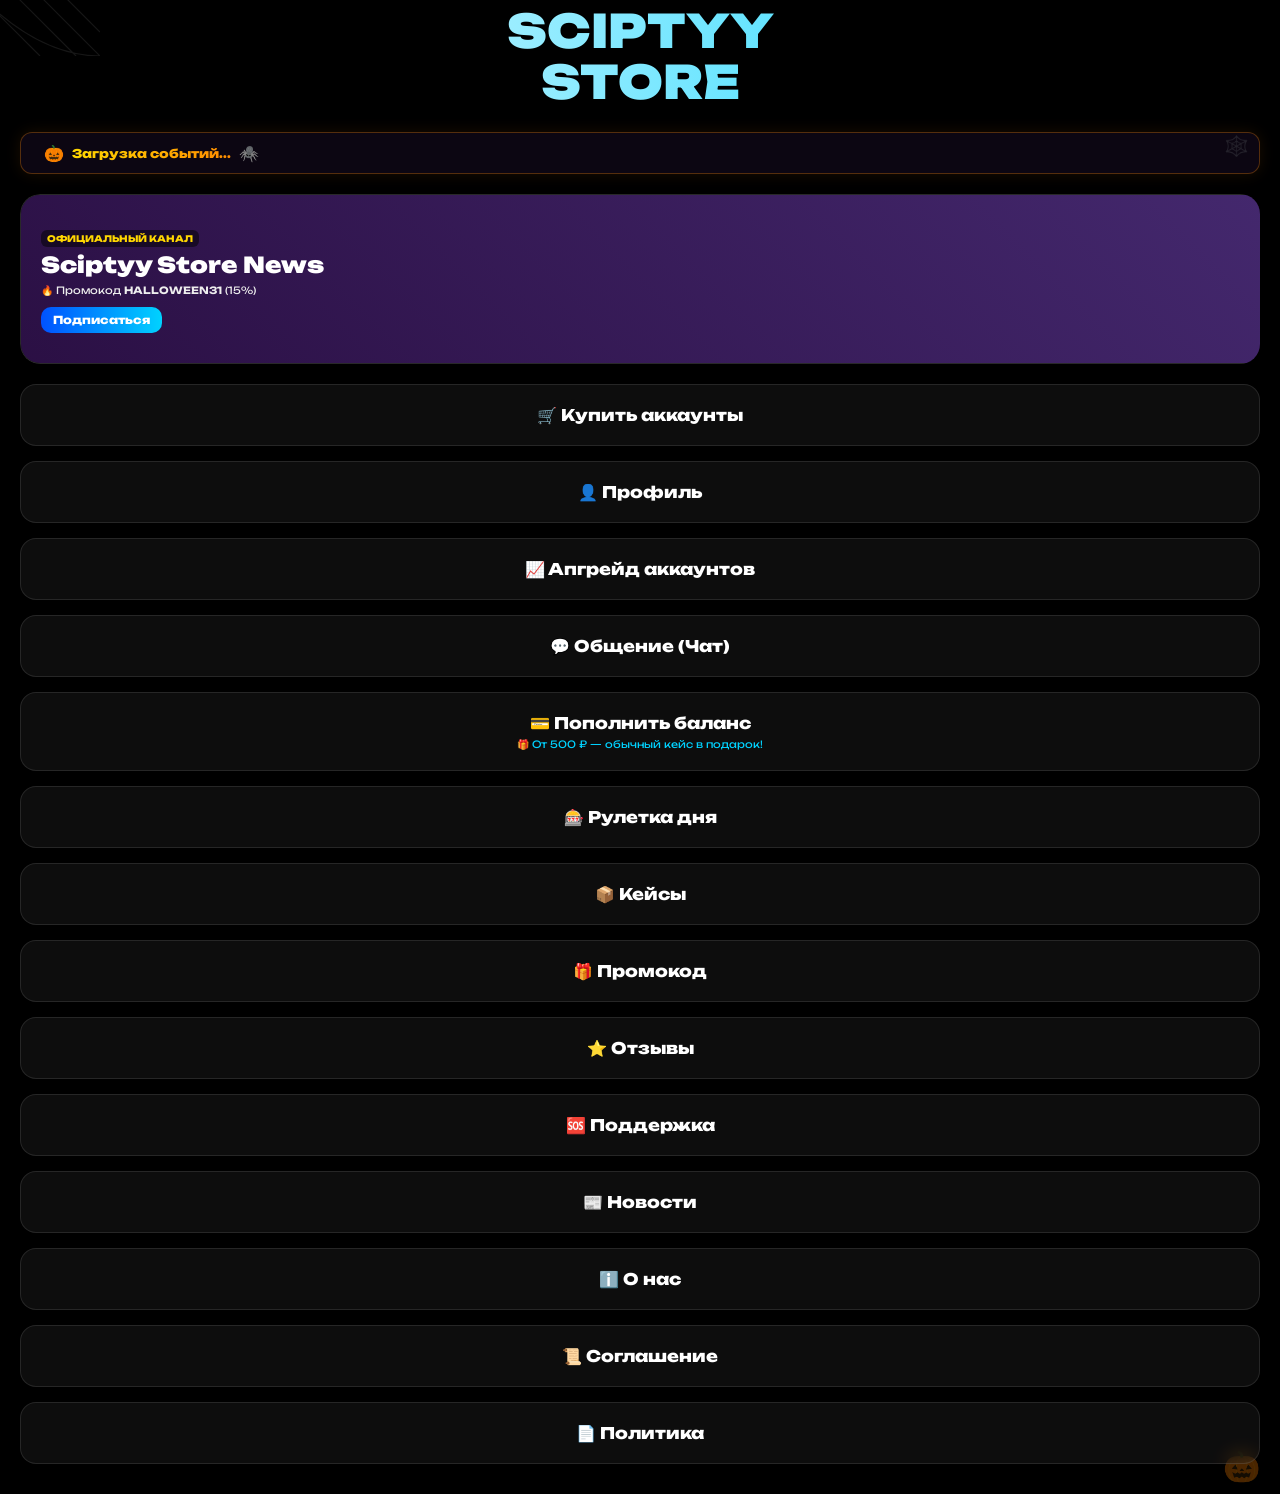
==== commit f3142b1b: "Update main.html" ====
--- a/main.html
+++ b/main.html
@@ -10,7 +10,7 @@
 </head>
 <body>
     
-    <!-- ЗАСТАВКА -->
+    <!-- ЗАСТАВКА (ОРИГИНАЛ) -->
     <div id="splash-screen">
         <div class="splash-bg-gradient"></div>
         <div class="splash-sparks"><span></span><span></span><span></span><span></span><span></span><span></span></div>
@@ -25,6 +25,16 @@
         <div class="splash-skip" onclick="document.getElementById('splash-screen').classList.add('splash-hidden')">Пропустить</div>
     </div>
 
+    <!-- МОДАЛКА ВВОДА (Вместо prompt) -->
+    <div id="custom-prompt" style="display:none; position:fixed; top:0; left:0; width:100%; height:100%; background:rgba(0,0,0,0.9); z-index: 10000; padding:20px; flex-direction:column; justify-content:center; align-items:center;">
+        <div style="background:#111; border:1px solid #333; padding:25px; border-radius:20px; width:100%; max-width:400px; text-align:center;">
+            <h3 id="prompt-title" style="margin-bottom:15px; color:#00d2ff; font-size:16px;">Введите данные</h3>
+            <input type="text" id="prompt-input" style="width:100%; padding:15px; border-radius:12px; border:1px solid #333; background:rgba(255,255,255,0.05); color:white; margin-bottom:15px; font-family:Unbounded;">
+            <button class="buy-btn" style="width:100%; margin-bottom:10px;" onclick="submitPrompt()">Отправить</button>
+            <button class="info-btn" style="background:transparent; border:1px solid #555; color:#aaa;" onclick="closePrompt()">Отмена</button>
+        </div>
+    </div>
+
     <div class="space-bg"><div class="nebula nebula-1"></div><div class="nebula nebula-2"></div><div class="stars"></div></div>
 
     <!-- ГЛАВНЫЙ ЭКРАН -->
@@ -34,11 +44,7 @@
         
         <div class="ticker-container">
             <div class="ticker-decor">🕸️</div>
-            <div class="ticker-content">
-                <span class="ticker-icon">🎃</span>
-                <div id="ticker-track" class="ticker-track">Загрузка событий...</div>
-                <span class="ticker-icon">🕷️</span>
-            </div>
+            <div class="ticker-content"><span class="ticker-icon">🎃</span><div id="ticker-track" class="ticker-track">Загрузка событий...</div><span class="ticker-icon">🕷️</span></div>
         </div>
 
         <div style="position: relative; overflow: hidden; width: 100%; border-radius: 20px; margin-bottom: 20px; height: 170px;">
@@ -56,11 +62,7 @@
                     <div class="banner-spiderweb"></div><div class="banner-spider">🕷️</div><div class="banner-glow" style="opacity: 0.4;"></div>
                     <div class="banner-content">
                         <h3 class="banner-title" style="font-size: 16px;">👑 Администрация</h3>
-                        <div style="display: flex; gap: 10px; margin-top: 5px;">
-                            <div><p style="font-size: 10px; font-weight: bold; color: #fff;">Разработчик</p><p style="font-size: 9px; color: #aaa;">@xeroox9</p></div>
-                            <div><p style="font-size: 10px; font-weight: bold; color: #fff;">Владелец</p><p style="font-size: 9px; color: #aaa;">@sciptyyzov</p></div>
-                        </div>
-                        <button class="buy-btn" style="margin-top: 8px; padding: 5px 10px; font-size: 10px; background: linear-gradient(90deg, #ffd700, #ff8c00); color: #000;">⭐ Отзывы</button>
+                        <p style="font-size: 9px; color: #aaa; margin-top:5px;">Разработчик: @xeroox9 | Владелец: @sciptyyzov</p>
                     </div>
                 </div>
             </div>
@@ -71,10 +73,7 @@
             <div class="menu-btn" onclick="showScreen('screen-profile')"><span class="btn-text">👤 Профиль</span></div>
             <div class="menu-btn" onclick="showScreen('screen-upgrade')"><span class="btn-text">📈 Апгрейд аккаунтов</span></div>
             <div class="menu-btn" onclick="showScreen('screen-chat')"><span class="btn-text">💬 Общение (Чат)</span></div>
-            <div class="menu-btn" onclick="showTopupModal()">
-                <span class="btn-text">💳 Пополнить баланс</span>
-                <p style="font-size: 10px; color: #00d2ff; margin-top: 5px;">🎁 От 500 ₽ — обычный кейс в подарок!</p>
-            </div>
+            <div class="menu-btn" onclick="showTopupModal()"><span class="btn-text">💳 Пополнить баланс</span><p style="font-size: 10px; color: #00d2ff; margin-top: 5px;">🎁 От 500 ₽ — обычный кейс в подарок!</p></div>
             <div class="menu-btn" onclick="showScreen('screen-roll')"><span class="btn-text">🎰 Рулетка дня</span></div>
             <div class="menu-btn" onclick="showScreen('screen-cases')"><span class="btn-text">📦 Кейсы</span></div>
             <div class="menu-btn" onclick="openInfo('promo')"><span class="btn-text">🎁 Промокод</span></div>
@@ -88,16 +87,14 @@
             <div class="menu-btn" id="admin-tickets-btn" style="display: none; background: rgba(0, 210, 255, 0.1); border-color: rgba(0, 210, 255, 0.3);" onclick="showScreen('screen-admin-tickets')"><span class="btn-text" style="color: #00d2ff;">📩 Тикеты</span></div>
         </div>
     </div>
-
-    <!-- ЭКРАН НОВОСТЕЙ -->
+        <!-- ЭКРАН НОВОСТЕЙ -->
     <div id="screen-news" class="screen">
         <div class="halloween-decor"><div class="decor-web"></div><div class="decor-spider">🕷️</div><div class="decor-pumpkin">🎃</div></div>
         <div style="display:flex; gap:10px; margin-bottom:20px; position:relative; z-index:2;"><button class="menu-btn" style="padding:10px 15px;" onclick="showScreen('screen-main')">← Назад</button><h2 style="font-size:20px; font-weight:800;">Новости</h2></div>
-        <div id="news-container">
-            <div style="color:#888; text-align:center; margin-top:20px;">Загрузка новостей...</div>
-        </div>
-    </div>
-        <!-- КАТАЛОГ -->
+        <div id="news-container"><div style="color:#888; text-align:center; margin-top:20px;">Загрузка новостей...</div></div>
+    </div>
+
+    <!-- КАТАЛОГ -->
     <div id="screen-catalog" class="screen">
         <div class="halloween-decor"><div class="decor-web"></div><div class="decor-spider">🕷️</div><div class="decor-pumpkin">🎃</div></div>
         <div style="display:flex; gap:10px; margin-bottom:20px; position:relative; z-index:2;"><button class="menu-btn" style="padding:10px 15px;" onclick="showScreen('screen-main')">← Назад</button><h2 style="font-size:20px; font-weight:800;">Аккаунты</h2></div>
@@ -120,8 +117,7 @@
         <h3 style="position: relative; z-index: 2; margin-bottom: 10px; font-size: 16px;">История покупок:</h3>
         <div id="profile-purchases" style="position: relative; z-index: 2;"></div>
     </div>
-
-    <!-- РУЛЕТКА -->
+       <!-- РУЛЕТКА -->
     <div id="screen-roll" class="screen">
         <div class="halloween-decor"><div class="decor-web"></div><div class="decor-spider">🕷️</div><div class="decor-pumpkin">🎃</div></div>
         <div style="display:flex; gap:10px; margin-bottom:20px; position:relative; z-index:2;"><button class="menu-btn" style="padding:10px 15px;" onclick="showScreen('screen-main')">← Назад</button><h2 style="font-size:20px; font-weight:800;">Рулетка</h2></div>
@@ -168,7 +164,8 @@
         </div>
         <button id="upgrade-btn" class="buy-btn" style="width:100%; padding:15px; opacity:0.5; cursor:not-allowed; background:#333;" disabled onclick="startUpgrade()">Сделать апгрейд</button>
     </div>
-        <!-- КЕЙСЫ -->
+
+    <!-- КЕЙСЫ -->
     <div id="screen-cases" class="screen">
         <div class="halloween-decor"><div class="decor-web"></div><div class="decor-spider">🕷️</div><div class="decor-pumpkin">🎃</div></div>
         <div style="display:flex; gap:10px; margin-bottom:20px; position:relative; z-index:2;"><button class="menu-btn" style="padding:10px 15px;" onclick="showScreen('screen-main')">← Назад</button><h2 style="font-size:20px; font-weight:800;">Кейсы</h2></div>
@@ -193,52 +190,43 @@
             </div>
         </div>
     </div>
-
-    <!-- ПОДДЕРЖКА -->
+      <!-- ПОДДЕРЖКА -->
     <div id="screen-support" class="screen">
         <div class="halloween-decor"><div class="decor-web"></div><div class="decor-spider">🕷️</div><div class="decor-pumpkin">🎃</div></div>
         <div style="display:flex; gap:10px; margin-bottom:20px; position:relative; z-index:2;"><button class="menu-btn" style="padding:10px 15px;" onclick="showScreen('screen-main')">← Назад</button><h2 style="font-size:20px; font-weight:800;">Поддержка</h2></div>
         
         <div class="info-container" style="min-height: auto;">
             <p style="margin-bottom: 15px; font-weight: bold; color: #00d2ff;">🆘 Частые вопросы:</p>
-            
             <details style="margin-bottom: 10px; background: rgba(255,255,255,0.05); padding: 10px; border-radius: 10px; cursor: pointer;">
                 <summary style="font-weight: bold; font-size: 14px;">Не видно номеров в разделе Аккаунтов?</summary>
                 <p style="margin-top: 10px; font-size: 12px; color: #aaa;">Подождите около 1 минуты (серверу нужно проснуться) и обновите страницу. Если товары так и не появились — напишите в поддержку.</p>
             </details>
-
             <details style="margin-bottom: 10px; background: rgba(255,255,255,0.05); padding: 10px; border-radius: 10px; cursor: pointer;">
                 <summary style="font-weight: bold; font-size: 14px;">Купил аккаунт, но не пришел?</summary>
                 <p style="margin-top: 10px; font-size: 12px; color: #aaa;">Все товары выдаются вручную. Обычно это занимает от 5 до 15 минут. Если прошло больше времени, напишите в поддержку с номером транзакции (заказа).</p>
             </details>
-
             <details style="margin-bottom: 10px; background: rgba(255,255,255,0.05); padding: 10px; border-radius: 10px; cursor: pointer;">
                 <summary style="font-weight: bold; font-size: 14px;">Как работает Рулетка?</summary>
                 <p style="margin-top: 10px; font-size: 12px; color: #aaa;">Крутить рулетку можно раз в 24 часа. Вы можете выиграть от 1 до 3 рублей на баланс.</p>
             </details>
-
             <details style="margin-bottom: 10px; background: rgba(255,255,255,0.05); padding: 10px; border-radius: 10px; cursor: pointer;">
                 <summary style="font-weight: bold; font-size: 14px;">Не работает Промокод?</summary>
                 <p style="margin-top: 10px; font-size: 12px; color: #aaa;">Убедитесь, что срок действия кода не истек и вы ввели его правильно (без пробелов). Один промокод можно активировать только один раз, после покупки он сгорает.</p>
             </details>
-
             <details style="margin-bottom: 10px; background: rgba(255,255,255,0.05); padding: 10px; border-radius: 10px; cursor: pointer;">
                 <summary style="font-weight: bold; font-size: 14px;">Как оплатить?</summary>
                 <p style="margin-top: 10px; font-size: 12px; color: #aaa;">Вы можете оплатить с баланса (кнопка «Пополнить баланс») или звездами Telegram (кнопка «Купить за звезды»).</p>
             </details>
-
             <details style="margin-bottom: 10px; background: rgba(255,255,255,0.05); padding: 10px; border-radius: 10px; cursor: pointer;">
                 <summary style="font-weight: bold; font-size: 14px;">Кейсы не открываются?</summary>
                 <p style="margin-top: 10px; font-size: 12px; color: #aaa;">Убедитесь, что у вас куплен кейс (нажмите «Открыть» на странице кейсов). Если кнопка пропала — значит, кейсов нет, купите новый.</p>
             </details>
-
             <details style="margin-bottom: 10px; background: rgba(255,255,255,0.05); padding: 10px; border-radius: 10px; cursor: pointer;">
                 <summary style="font-weight: bold; font-size: 14px;">Как получить подарок за пополнение?</summary>
                 <p style="margin-top: 10px; font-size: 12px; color: #aaa;">Пополните баланс на 500 ₽ или больше. Обычный кейс придет автоматически в раздел «Кейсы».</p>
             </details>
 
             <p style="margin-top: 20px; font-weight: bold; color: #00d2ff;">Не нашли ответ на свой вопрос?</p>
-            
             <textarea id="ticket-input" placeholder="Опишите вашу проблему подробно..." style="width:100%; height:100px; background:rgba(255,255,255,0.05); border:1px solid #333; color:white; border-radius:10px; padding:10px; margin-bottom:10px; margin-top: 10px; resize:none;"></textarea>
             <button class="info-btn" onclick="createTicket()">Написать в поддержку</button>
             <div id="ticket-list" style="margin-top:20px;"></div>
@@ -299,13 +287,14 @@
         </div>
     </div>
 
-    <!-- СКРИПТЫ -->
     <script>
+        // Скрытие заставки через 5 секунд
         setTimeout(() => { const splash = document.getElementById('splash-screen'); if (splash) splash.classList.add('splash-hidden'); }, 5000);
+        // Слайдер баннеров
         let currentBannerIndex = 0; const track = document.getElementById('banner-track'); const totalBanners = 2;
         function nextBanner() { currentBannerIndex++; if (currentBannerIndex >= totalBanners) currentBannerIndex = 0; track.style.transform = `translateX(-${currentBannerIndex * 100}%)`; }
         setInterval(nextBanner, 5000);
     </script>
     <script src="app.js"></script>
 </body>
-</html>
+</html>  
--- a/style.css
+++ b/style.css
@@ -10,12 +10,19 @@
 .stars { position: absolute; width: 100%; height: 100%; background-image: radial-gradient(1px 1px at 10% 20%, white, transparent), radial-gradient(2px 2px at 40% 70%, white, transparent); background-size: 200px 200px; animation: twinkle 4s infinite alternate; opacity: 0.5; }
 @keyframes twinkle { 0% { opacity: 0.3; } 100% { opacity: 0.8; } }
 
-/* Экраны */
+/* Декор */
+.halloween-decor { position: absolute; top: 0; left: 0; width: 100%; height: 100%; pointer-events: none; z-index: 0; overflow: hidden; }
+.decor-web { position: absolute; top: -20px; left: -20px; width: 120px; height: 120px; background-image: url('data:image/svg+xml;utf8,<svg xmlns="http://www.w3.org/2000/svg" viewBox="0 0 100 100"><path d="M0,0 L100,100 M0,20 L80,100 M20,0 L100,80 M0,50 L50,100 M50,0 L100,50 M0,0 Q50,0 100,50 Q50,100 0,50" stroke="rgba(255,255,255,0.15)" fill="none" stroke-width="1"/></svg>'); background-size: cover; transform: rotate(180deg); opacity: 0.6; animation: floatWeb 8s ease-in-out infinite alternate; }
+.decor-spider { position: absolute; top: 0; left: 40px; font-size: 24px; animation: spiderDrop 4s ease-in-out infinite; z-index: 1; }
+.decor-pumpkin { position: absolute; bottom: 10px; right: 20px; font-size: 30px; opacity: 0.3; animation: floatPumpkin 6s ease-in-out infinite; }
+@keyframes floatWeb { 0% { transform: rotate(170deg) scale(1); } 100% { transform: rotate(190deg) scale(1.1); } }
+@keyframes spiderDrop { 0%, 100% { transform: translateY(10px); } 50% { transform: translateY(25px); } }
+@keyframes floatPumpkin { 0%, 100% { transform: translateY(0); } 50% { transform: translateY(-10px); } }
+
+/* Экраны и меню */
 .screen { display: none; padding: 30px 20px; min-height: 100vh; animation: fadeIn 0.5s ease; position: relative; }
 .screen.active { display: block; }
 @keyframes fadeIn { from { opacity: 0; transform: translateY(20px); } to { opacity: 1; transform: translateY(0); } }
-
-/* Меню */
 .glow-title { font-size: 46px; line-height: 1.1; font-weight: 900; text-align: center; margin-top: 20px; margin-bottom: 25px; background: linear-gradient(90deg, #ffffff, #00d2ff, #8a2be2, #ffffff); background-size: 300% 100%; -webkit-background-clip: text; -webkit-text-fill-color: transparent; animation: textShimmer 8s linear infinite; position: relative; z-index: 2; }
 @keyframes textShimmer { 0% { background-position: 0% center; } 100% { background-position: 300% center; } }
 .main-menu-grid { display: flex; flex-direction: column; gap: 15px; position: relative; z-index: 2; }
@@ -25,6 +32,7 @@
 
 /* Бегущая строка */
 .ticker-container { background: rgba(20, 10, 30, 0.6); border: 1px solid rgba(255, 140, 0, 0.3); backdrop-filter: blur(10px); border-radius: 12px; padding: 10px 15px; margin-bottom: 20px; display: flex; align-items: center; position: relative; z-index: 2; overflow: hidden; box-shadow: 0 0 15px rgba(255, 140, 0, 0.1); }
+.ticker-decor { position: absolute; top: 0; right: 10px; font-size: 20px; opacity: 0.3; z-index: 0; }
 .ticker-content { display: flex; align-items: center; width: 100%; z-index: 1; overflow: hidden; }
 .ticker-icon { font-size: 16px; margin: 0 8px; }
 .ticker-track { white-space: nowrap; animation: ticker 20s linear infinite; background: linear-gradient(90deg, #ffd700, #ff8c00, #ffd700); background-size: 200% auto; -webkit-background-clip: text; -webkit-text-fill-color: transparent; font-size: 12px; font-weight: 800; }
@@ -40,10 +48,11 @@
 .banner-content { position: relative; z-index: 3; width: 100%; }
 .banner-title { font-size: 22px; font-weight: 900; color: #fff; margin-bottom: 5px; }
 .banner-subtitle { font-size: 11px; color: #eee; }
-
-/* Каталог */
+/* Каталог товаров */
 .catalog-grid { display: grid; grid-template-columns: 1fr 1fr; gap: 12px; position: relative; z-index: 2; }
-.product-card { background: rgba(20, 20, 20, 0.4); border: 1px solid rgba(255, 255, 255, 0.1); backdrop-filter: blur(15px); border-radius: 16px; padding: 15px; display: flex; flex-direction: column; justify-content: space-between; box-shadow: 0 8px 32px rgba(0,0,0,0.3); }
+.product-card { background: rgba(20, 20, 20, 0.4); border: 1px solid rgba(255, 255, 255, 0.1); backdrop-filter: blur(15px); border-radius: 16px; padding: 15px; display: flex; flex-direction: column; justify-content: space-between; position: relative; overflow: hidden; box-shadow: 0 8px 32px rgba(0,0,0,0.3); }
+.product-card::before { content: ''; position: absolute; top: 0; left: -100%; width: 50%; height: 100%; background: linear-gradient(90deg, transparent, rgba(255,255,255,0.05), transparent); transform: skewX(-20deg); animation: cardShimmer 5s infinite; }
+@keyframes cardShimmer { 0% { left: -100%; } 40%, 100% { left: 200%; } }
 .product-name { font-size: 14px; font-weight: 800; margin-bottom: 5px; }
 .product-price { color: #aaa; font-size: 13px; font-weight: 500; margin-bottom: 5px; }
 .buy-btn { background: linear-gradient(90deg, #0052ff, #00d2ff, #0052ff); background-size: 200% auto; border: none; color: white; padding: 12px; border-radius: 10px; font-weight: 800; font-size: 13px; cursor: pointer; animation: btnShimmer 3s linear infinite; margin-top: 10px; }
@@ -63,6 +72,7 @@
 /* Профиль */
 .balance-card { background: linear-gradient(135deg, #00d2ff, #8a2be2); padding: 20px; border-radius: 16px; text-align: center; margin-bottom: 20px; position: relative; z-index: 2; }
 .purchase-item { background: rgba(255,255,255,0.05); padding: 10px; border-radius: 10px; margin-bottom: 10px; font-size: 12px; border: 1px solid rgba(255,255,255,0.05); }
+
 /* Кейсы (Рулетка) */
 .case-roulette-container { position: relative; z-index: 10; display: flex; flex-direction: column; align-items: center; margin-top: 20px; }
 .case-banner-bg { background: linear-gradient(135deg, #2a0845, #6441A5, #ff416c, #2a0845); background-size: 300% 300%; animation: bgGradient 4s ease infinite; border: 2px solid #ffd700; border-radius: 20px; padding: 20px; width: 100%; box-shadow: 0 0 30px rgba(255, 215, 0, 0.4), inset 0 0 20px rgba(0,0,0,0.8); position: relative; overflow: hidden; }
@@ -95,6 +105,8 @@
 /* Инфо-страницы */
 .info-container { background: rgba(20, 20, 20, 0.5); border: 1px solid rgba(255, 255, 255, 0.1); backdrop-filter: blur(15px); border-radius: 20px; padding: 25px 20px; font-size: 14px; line-height: 1.6; color: #ddd; display: flex; flex-direction: column; min-height: 250px; position: relative; z-index: 2; }
 .info-btn { display: block; width: 100%; background: linear-gradient(90deg, #00d2ff, #8a2be2); color: white; text-align: center; padding: 16px; border-radius: 12px; font-weight: 800; font-size: 16px; margin-top: auto; border: none; cursor: pointer; }
+details { transition: 0.3s; }
+details[open] summary { color: #00d2ff; margin-bottom: 5px; }
 
 /* Модалки */
 #modal-buy, #modal-topup { backdrop-filter: blur(5px); }
@@ -106,36 +118,7 @@
 ::-webkit-scrollbar-thumb { background: #333; border-radius: 3px; }
 ::-webkit-scrollbar-thumb:hover { background: #00d2ff; }
 
-/* ================= НИЖНЯЯ ПАНЕЛЬ ================= */
-.bottom-nav {
-    position: fixed;
-    bottom: 0;
-    left: 0;
-    width: 100%;
-    height: 70px;
-    background: rgba(15, 10, 25, 0.85);
-    backdrop-filter: blur(15px);
-    -webkit-backdrop-filter: blur(15px);
-    border-top: 1px solid rgba(255, 255, 255, 0.1);
-    display: flex;
-    justify-content: space-around;
-    align-items: center;
-    z-index: 1000;
-    padding-bottom: env(safe-area-inset-bottom);
-    box-shadow: 0 -5px 20px rgba(0, 0, 0, 0.5);
-}
-.nav-item { display: flex; flex-direction: column; align-items: center; justify-content: center; color: #888; cursor: pointer; transition: all 0.3s ease; flex: 1; height: 100%; }
-.nav-item:active { transform: scale(0.9); }
-.nav-item.active { color: #00d2ff; }
-.nav-icon { font-size: 22px; margin-bottom: 4px; filter: drop-shadow(0 0 5px rgba(0, 210, 255, 0.3)); }
-.nav-text { font-size: 10px; font-weight: 800; font-family: 'Unbounded', sans-serif; }
-
-/* Фикс, чтобы контент не залезал под нижнюю панель */
-.screen {
-    padding-bottom: 100px !important;
-}
-
-/* ================= КАРТОЧКИ НОВОСТЕЙ ================= */
+/* ================= СТИЛИ ДЛЯ НОВОСТЕЙ ================= */
 .news-card {
     background: rgba(20, 20, 20, 0.6);
     border: 1px solid rgba(255, 255, 255, 0.1);
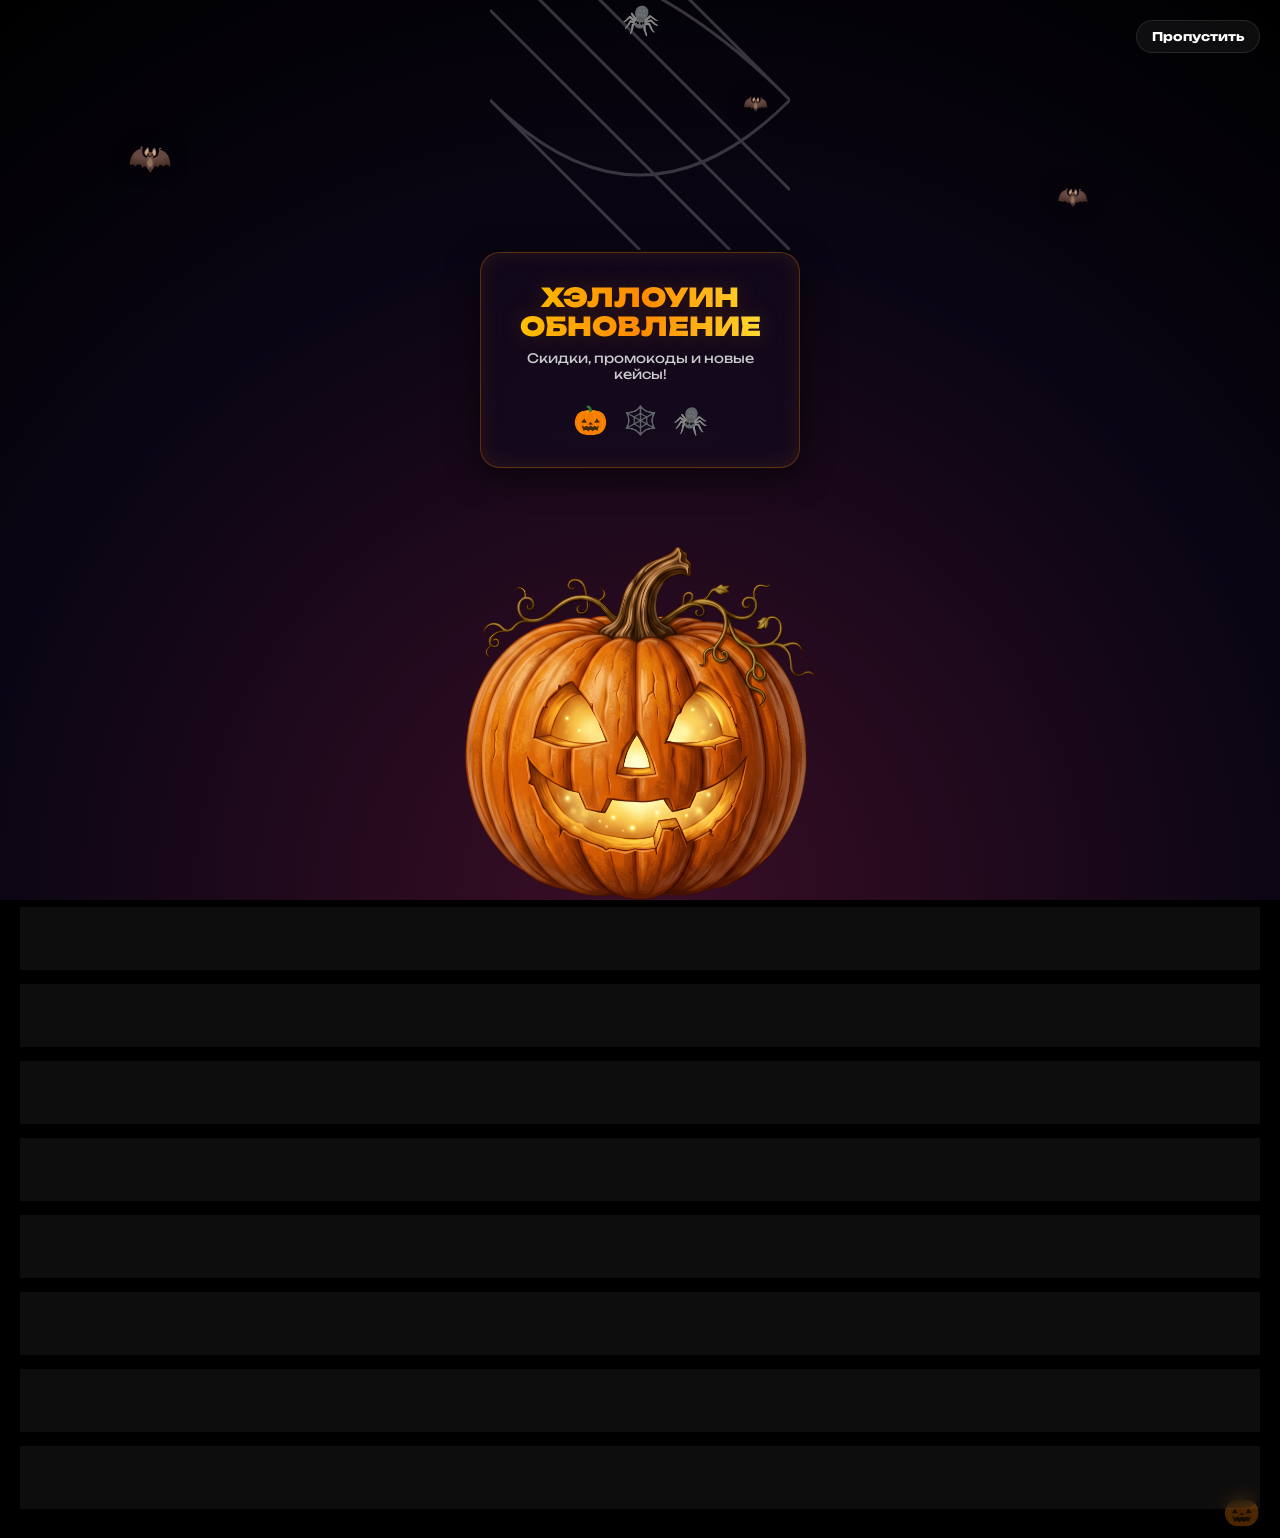
==== commit 3df3fb32: "Update main.html" ====
--- a/main.html
+++ b/main.html
@@ -25,16 +25,6 @@
         <div class="splash-skip" onclick="document.getElementById('splash-screen').classList.add('splash-hidden')">Пропустить</div>
     </div>
 
-    <!-- МОДАЛКА ВВОДА (Вместо prompt) -->
-    <div id="custom-prompt" style="display:none; position:fixed; top:0; left:0; width:100%; height:100%; background:rgba(0,0,0,0.9); z-index: 10000; padding:20px; flex-direction:column; justify-content:center; align-items:center;">
-        <div style="background:#111; border:1px solid #333; padding:25px; border-radius:20px; width:100%; max-width:400px; text-align:center;">
-            <h3 id="prompt-title" style="margin-bottom:15px; color:#00d2ff; font-size:16px;">Введите данные</h3>
-            <input type="text" id="prompt-input" style="width:100%; padding:15px; border-radius:12px; border:1px solid #333; background:rgba(255,255,255,0.05); color:white; margin-bottom:15px; font-family:Unbounded;">
-            <button class="buy-btn" style="width:100%; margin-bottom:10px;" onclick="submitPrompt()">Отправить</button>
-            <button class="info-btn" style="background:transparent; border:1px solid #555; color:#aaa;" onclick="closePrompt()">Отмена</button>
-        </div>
-    </div>
-
     <div class="space-bg"><div class="nebula nebula-1"></div><div class="nebula nebula-2"></div><div class="stars"></div></div>
 
     <!-- ГЛАВНЫЙ ЭКРАН -->
@@ -55,7 +45,6 @@
                         <span style="font-size:9px; font-weight:800; color:#ffd700; background:rgba(0,0,0,0.5); padding:3px 6px; border-radius:6px; text-transform: uppercase;">Официальный канал</span>
                         <h3 class="banner-title" style="font-size: 22px; margin-top: 5px;">Sciptyy Store News</h3>
                         <p class="banner-subtitle" style="font-size: 10px; line-height: 1.4;">🔥 Промокод <b>HALLOWEEN31</b> (15%)</p>
-                        <button class="buy-btn" style="margin-top: 10px; padding: 6px 12px; font-size: 11px;">Подписаться</button>
                     </div>
                 </div>
                 <div class="halloween-banner" style="width: 100%; height: 100%; margin: 0; flex-shrink: 0; background: #111; position: relative;" onclick="window.open('https://t.me/sciptyyrewievs', '_blank')">
@@ -79,7 +68,10 @@
             <div class="menu-btn" onclick="openInfo('promo')"><span class="btn-text">🎁 Промокод</span></div>
             <div class="menu-btn" onclick="openInfo('reviews')"><span class="btn-text">⭐ Отзывы</span></div>
             <div class="menu-btn" onclick="showScreen('screen-support')"><span class="btn-text">🆘 Поддержка</span></div>
+            
+            <!-- КНОПКА НОВОСТЕЙ -->
             <div class="menu-btn" onclick="showScreen('screen-news')"><span class="btn-text">📰 Новости</span></div>
+            
             <div class="menu-btn" onclick="openInfo('about')"><span class="btn-text">ℹ️ О нас</span></div>
             <div class="menu-btn" onclick="openInfo('terms')"><span class="btn-text">📜 Соглашение</span></div>
             <div class="menu-btn" onclick="openInfo('privacy')"><span class="btn-text">📄 Политика</span></div>
@@ -87,14 +79,14 @@
             <div class="menu-btn" id="admin-tickets-btn" style="display: none; background: rgba(0, 210, 255, 0.1); border-color: rgba(0, 210, 255, 0.3);" onclick="showScreen('screen-admin-tickets')"><span class="btn-text" style="color: #00d2ff;">📩 Тикеты</span></div>
         </div>
     </div>
-        <!-- ЭКРАН НОВОСТЕЙ -->
+
+    <!-- ЭКРАН НОВОСТЕЙ -->
     <div id="screen-news" class="screen">
         <div class="halloween-decor"><div class="decor-web"></div><div class="decor-spider">🕷️</div><div class="decor-pumpkin">🎃</div></div>
         <div style="display:flex; gap:10px; margin-bottom:20px; position:relative; z-index:2;"><button class="menu-btn" style="padding:10px 15px;" onclick="showScreen('screen-main')">← Назад</button><h2 style="font-size:20px; font-weight:800;">Новости</h2></div>
         <div id="news-container"><div style="color:#888; text-align:center; margin-top:20px;">Загрузка новостей...</div></div>
     </div>
-
-    <!-- КАТАЛОГ -->
+        <!-- КАТАЛОГ -->
     <div id="screen-catalog" class="screen">
         <div class="halloween-decor"><div class="decor-web"></div><div class="decor-spider">🕷️</div><div class="decor-pumpkin">🎃</div></div>
         <div style="display:flex; gap:10px; margin-bottom:20px; position:relative; z-index:2;"><button class="menu-btn" style="padding:10px 15px;" onclick="showScreen('screen-main')">← Назад</button><h2 style="font-size:20px; font-weight:800;">Аккаунты</h2></div>
@@ -117,7 +109,8 @@
         <h3 style="position: relative; z-index: 2; margin-bottom: 10px; font-size: 16px;">История покупок:</h3>
         <div id="profile-purchases" style="position: relative; z-index: 2;"></div>
     </div>
-       <!-- РУЛЕТКА -->
+
+    <!-- РУЛЕТКА -->
     <div id="screen-roll" class="screen">
         <div class="halloween-decor"><div class="decor-web"></div><div class="decor-spider">🕷️</div><div class="decor-pumpkin">🎃</div></div>
         <div style="display:flex; gap:10px; margin-bottom:20px; position:relative; z-index:2;"><button class="menu-btn" style="padding:10px 15px;" onclick="showScreen('screen-main')">← Назад</button><h2 style="font-size:20px; font-weight:800;">Рулетка</h2></div>
@@ -164,8 +157,7 @@
         </div>
         <button id="upgrade-btn" class="buy-btn" style="width:100%; padding:15px; opacity:0.5; cursor:not-allowed; background:#333;" disabled onclick="startUpgrade()">Сделать апгрейд</button>
     </div>
-
-    <!-- КЕЙСЫ -->
+        <!-- КЕЙСЫ -->
     <div id="screen-cases" class="screen">
         <div class="halloween-decor"><div class="decor-web"></div><div class="decor-spider">🕷️</div><div class="decor-pumpkin">🎃</div></div>
         <div style="display:flex; gap:10px; margin-bottom:20px; position:relative; z-index:2;"><button class="menu-btn" style="padding:10px 15px;" onclick="showScreen('screen-main')">← Назад</button><h2 style="font-size:20px; font-weight:800;">Кейсы</h2></div>
@@ -190,7 +182,8 @@
             </div>
         </div>
     </div>
-      <!-- ПОДДЕРЖКА -->
+
+    <!-- ПОДДЕРЖКА -->
     <div id="screen-support" class="screen">
         <div class="halloween-decor"><div class="decor-web"></div><div class="decor-spider">🕷️</div><div class="decor-pumpkin">🎃</div></div>
         <div style="display:flex; gap:10px; margin-bottom:20px; position:relative; z-index:2;"><button class="menu-btn" style="padding:10px 15px;" onclick="showScreen('screen-main')">← Назад</button><h2 style="font-size:20px; font-weight:800;">Поддержка</h2></div>
@@ -249,10 +242,7 @@
             <div class="menu-btn" onclick="adminAction('promo')"><span class="btn-text">🎁 Создать промокод</span></div>
             <div class="menu-btn" onclick="adminAction('stock')"><span class="btn-text">📦 Склад (Товары)</span></div>
             <div class="menu-btn" onclick="adminAction('broadcast')"><span class="btn-text">📢 Рассылка</span></div>
-            
-            <!-- НОВАЯ КНОПКА НОВОСТЕЙ -->
             <div class="menu-btn" onclick="adminAction('news')"><span class="btn-text">📰 Написать новость</span></div>
-            
             <div class="menu-btn" onclick="clearEvents()"><span class="btn-text" style="color: #ff4444;">🗑 Очистить события</span></div>
         </div>
         <div id="admin-result" style="margin-top: 20px; text-align:center; color: #00d2ff; font-weight: 800;"></div>
@@ -288,13 +278,11 @@
     </div>
 
     <script>
-        // Скрытие заставки через 5 секунд
         setTimeout(() => { const splash = document.getElementById('splash-screen'); if (splash) splash.classList.add('splash-hidden'); }, 5000);
-        // Слайдер баннеров
         let currentBannerIndex = 0; const track = document.getElementById('banner-track'); const totalBanners = 2;
         function nextBanner() { currentBannerIndex++; if (currentBannerIndex >= totalBanners) currentBannerIndex = 0; track.style.transform = `translateX(-${currentBannerIndex * 100}%)`; }
         setInterval(nextBanner, 5000);
     </script>
     <script src="app.js"></script>
 </body>
-</html>  
+</html>
--- a/style.css
+++ b/style.css
@@ -48,7 +48,8 @@
 .banner-content { position: relative; z-index: 3; width: 100%; }
 .banner-title { font-size: 22px; font-weight: 900; color: #fff; margin-bottom: 5px; }
 .banner-subtitle { font-size: 11px; color: #eee; }
-/* Каталог товаров */
+
+/* Каталог */
 .catalog-grid { display: grid; grid-template-columns: 1fr 1fr; gap: 12px; position: relative; z-index: 2; }
 .product-card { background: rgba(20, 20, 20, 0.4); border: 1px solid rgba(255, 255, 255, 0.1); backdrop-filter: blur(15px); border-radius: 16px; padding: 15px; display: flex; flex-direction: column; justify-content: space-between; position: relative; overflow: hidden; box-shadow: 0 8px 32px rgba(0,0,0,0.3); }
 .product-card::before { content: ''; position: absolute; top: 0; left: -100%; width: 50%; height: 100%; background: linear-gradient(90deg, transparent, rgba(255,255,255,0.05), transparent); transform: skewX(-20deg); animation: cardShimmer 5s infinite; }
@@ -59,7 +60,6 @@
 @keyframes btnShimmer { to { background-position: 200% center; } }
 .buy-btn:active { transform: scale(0.95); }
 .buy-btn:disabled { background: #333; animation: none; color: #777; cursor: not-allowed; }
-
 /* Рулетка дня */
 .wheel-container { display: flex; flex-direction: column; align-items: center; justify-content: center; margin-top: 30px; position: relative; z-index: 2; }
 .wheel-wrapper { position: relative; width: 280px; height: 280px; }
@@ -118,18 +118,48 @@
 ::-webkit-scrollbar-thumb { background: #333; border-radius: 3px; }
 ::-webkit-scrollbar-thumb:hover { background: #00d2ff; }
 
+/* ================= СТИЛИ ДЛЯ ЗАСТАВКИ (ОРИГИНАЛ) ================= */
+#splash-screen { position: fixed; top: 0; left: 0; width: 100%; height: 100%; z-index: 9999; display: flex; flex-direction: column; align-items: center; justify-content: center; overflow: hidden; transition: opacity 1.2s ease-in-out, visibility 1.2s ease-in-out; }
+.splash-bg-gradient { position: absolute; top: 0; left: 0; width: 100%; height: 100%; background: radial-gradient(circle at 50% 100%, #3a0e26 0%, #0a0514 60%, #000000 100%); z-index: 1; animation: bgPulse 8s infinite alternate ease-in-out; }
+@keyframes bgPulse { 0% { opacity: 0.95; transform: scale(1); } 100% { opacity: 1; transform: scale(1.05); } }
+.splash-sparks { position: absolute; width: 100%; height: 100%; z-index: 2; pointer-events: none; }
+.splash-sparks span { position: absolute; width: 4px; height: 4px; background: #ffd700; border-radius: 50%; box-shadow: 0 0 10px 2px #ffd700; opacity: 0; animation: floatSpark 6s infinite ease-in-out; }
+.splash-sparks span:nth-child(1) { left: 20%; bottom: 30%; animation-delay: 0s; }
+.splash-sparks span:nth-child(2) { left: 80%; bottom: 20%; animation-delay: 1.5s; }
+.splash-sparks span:nth-child(3) { left: 50%; bottom: 10%; animation-delay: 3s; }
+.splash-sparks span:nth-child(4) { left: 10%; bottom: 50%; animation-delay: 2s; }
+.splash-sparks span:nth-child(5) { left: 90%; bottom: 60%; animation-delay: 4s; }
+.splash-sparks span:nth-child(6) { left: 40%; bottom: 80%; animation-delay: 5s; }
+@keyframes floatSpark { 0% { transform: translateY(0) scale(0); opacity: 0; } 50% { opacity: 0.8; } 100% { transform: translateY(-100px) scale(1.5); opacity: 0; } }
+.bat { position: absolute; font-size: 35px; z-index: 3; filter: drop-shadow(0 0 10px rgba(0,0,0,0.8)); opacity: 0.8; }
+.bat-1 { top: 15%; left: 10%; animation: flySmooth1 10s infinite ease-in-out alternate; }
+.bat-2 { top: 20%; right: 15%; font-size: 25px; animation: flySmooth2 12s infinite ease-in-out alternate; }
+.bat-3 { top: 10%; right: 40%; font-size: 20px; animation: flySmooth1 14s infinite ease-in-out alternate-reverse; }
+@keyframes flySmooth1 { 0% { transform: translate(0, 0) rotate(-5deg); } 50% { transform: translate(30px, -15px) rotate(5deg); } 100% { transform: translate(0, 0) rotate(-5deg); } }
+@keyframes flySmooth2 { 0% { transform: translate(0, 0) rotate(5deg); } 50% { transform: translate(-30px, 15px) rotate(-5deg); } 100% { transform: translate(0, 0) rotate(5deg); } }
+.splash-web-top { position: absolute; top: -50px; left: 50%; transform: translateX(-50%); width: 300px; height: 300px; background-image: url('data:image/svg+xml;utf8,<svg xmlns="http://www.w3.org/2000/svg" viewBox="0 0 100 100"><path d="M0,0 L100,100 M0,20 L80,100 M20,0 L100,80 M0,50 L50,100 M50,0 L100,50 M0,0 Q50,0 100,50 Q50,100 0,50" stroke="rgba(255,255,255,0.2)" fill="none" stroke-width="1"/></svg>'); background-size: cover; z-index: 3; animation: webSway 8s infinite ease-in-out alternate; }
+@keyframes webSway { 0% { transform: translateX(-50%) rotate(-2deg); } 100% { transform: translateX(-50%) rotate(2deg); } }
+.splash-spider { position: absolute; top: 0; left: 50%; transform: translateX(-50%); font-size: 30px; z-index: 4; animation: spiderSmooth 5s infinite ease-in-out alternate; }
+@keyframes spiderSmooth { 0% { transform: translateX(-50%) translateY(20px); } 100% { transform: translateX(-50%) translateY(80px); } }
+.splash-glass-banner { position: relative; z-index: 10; background: rgba(20, 10, 30, 0.7); backdrop-filter: blur(15px); -webkit-backdrop-filter: blur(15px); border: 1px solid rgba(255, 140, 0, 0.3); border-radius: 20px; padding: 30px 20px; text-align: center; box-shadow: 0 8px 32px rgba(0,0,0,0.6), inset 0 0 20px rgba(255,140,0,0.1); width: 85%; max-width: 320px; animation: bannerSmoothFloat 4s infinite ease-in-out alternate; margin-bottom: 180px; }
+@keyframes bannerSmoothFloat { 0% { transform: translateY(0); } 100% { transform: translateY(-8px); } }
+.splash-glass-banner h2 { font-size: 26px; font-weight: 900; line-height: 1.1; margin-bottom: 10px; background: linear-gradient(90deg, #ffcc00, #ff8c00, #ffeb3b, #ff8c00, #ffcc00); background-size: 200% auto; -webkit-background-clip: text; -webkit-text-fill-color: transparent; animation: smoothShimmer 5s linear infinite; text-shadow: 0 0 25px rgba(255, 140, 0, 0.2); }
+@keyframes smoothShimmer { to { background-position: 200% center; } }
+.splash-glass-banner p { font-size: 13px; color: #ccc; margin-bottom: 20px; }
+.splash-icons { display: flex; justify-content: center; gap: 15px; font-size: 28px; }
+.splash-icons span { display: inline-block; }
+.icon-pumpkin { animation: floatEmoji 3s infinite ease-in-out alternate; }
+.icon-web { animation: floatEmoji 3s infinite ease-in-out alternate 0.5s; }
+.icon-spider { animation: floatEmoji 3s infinite ease-in-out alternate 1s; }
+@keyframes floatEmoji { 0% { transform: translateY(0) scale(1); } 100% { transform: translateY(-8px) scale(1.1); } }
+.splash-pumpkin-img { position: absolute; bottom: 0; left: 50%; transform: translateX(-50%); width: 90%; max-width: 350px; height: auto; z-index: 5; animation: glowSmooth 3s infinite alternate ease-in-out; }
+@keyframes glowSmooth { 0% { filter: drop-shadow(0 0 15px rgba(255, 140, 0, 0.5)); } 100% { filter: drop-shadow(0 0 40px rgba(255, 215, 0, 0.8)); } }
+.splash-skip { position: absolute; top: 20px; right: 20px; z-index: 20; background: rgba(255, 255, 255, 0.05); padding: 8px 15px; border-radius: 20px; font-size: 12px; font-weight: bold; color: #fff; backdrop-filter: blur(5px); border: 1px solid rgba(255, 255, 255, 0.1); cursor: pointer; transition: 0.3s ease; }
+.splash-skip:active { transform: scale(0.95); background: rgba(255, 255, 255, 0.15); }
+.splash-hidden { opacity: 0; visibility: hidden; }
+
 /* ================= СТИЛИ ДЛЯ НОВОСТЕЙ ================= */
-.news-card {
-    background: rgba(20, 20, 20, 0.6);
-    border: 1px solid rgba(255, 255, 255, 0.1);
-    backdrop-filter: blur(10px);
-    border-radius: 20px;
-    overflow: hidden;
-    margin-bottom: 20px;
-    position: relative;
-    z-index: 2;
-    box-shadow: 0 5px 15px rgba(0, 0, 0, 0.3);
-}
+.news-card { background: rgba(20, 20, 20, 0.6); border: 1px solid rgba(255, 255, 255, 0.1); backdrop-filter: blur(10px); border-radius: 20px; overflow: hidden; margin-bottom: 20px; position: relative; z-index: 2; box-shadow: 0 5px 15px rgba(0, 0, 0, 0.3); }
 .news-image { height: 110px; display: flex; align-items: center; justify-content: center; position: relative; }
 .news-content h3 { font-family: 'Unbounded', sans-serif; font-weight: 800; font-size: 15px; }
 .news-content p { font-family: 'Unbounded', sans-serif; font-weight: 500; }
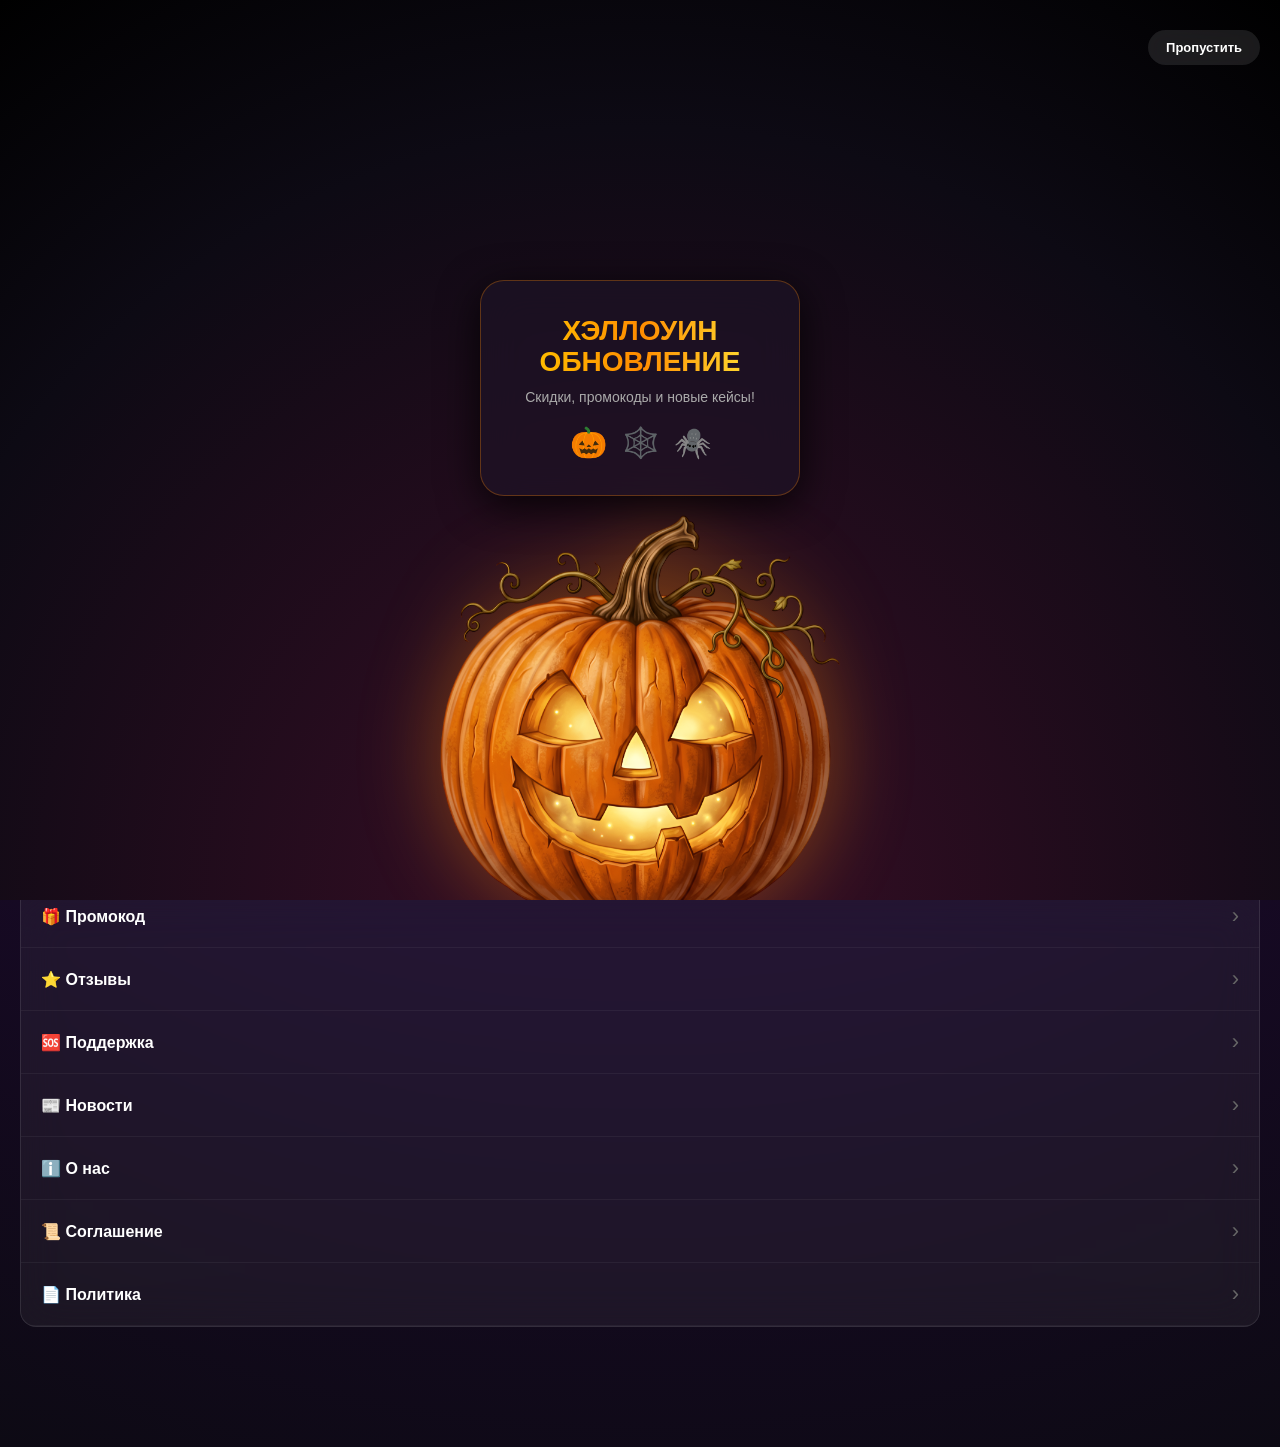
==== commit 17dce89d: "Change stylesheet link from style.css to style2.css" ====
--- a/main.html
+++ b/main.html
@@ -6,7 +6,7 @@
     <title>Sciptyy Store</title>
     <script src="https://telegram.org/js/telegram-web-app.js"></script>
     <link href="https://fonts.googleapis.com/css2?family=Unbounded:wght@500;800;900&display=swap" rel="stylesheet">
-    <link rel="stylesheet" href="style.css">
+    <link rel="stylesheet" href="style2.css">
 </head>
 <body>
     
--- a/style2.css
+++ b/style2.css
@@ -0,0 +1,117 @@
+* { box-sizing: border-box; margin: 0; padding: 0; font-family: -apple-system, BlinkMacSystemFont, "Segoe UI", Roboto, Helvetica, Arial, sans-serif; -webkit-tap-highlight-color: transparent; }
+body { background: radial-gradient(circle at 50% 0%, #2a0845 0%, #0d0a14 100%) !important; color: #fff; min-height: 100vh; overflow-x: hidden; position: relative; }
+
+/* Магический фон */
+.space-bg { position: fixed; top: 0; left: 0; width: 100%; height: 100%; z-index: -1; overflow: hidden; }
+.nebula { position: absolute; width: 100vw; height: 100vw; border-radius: 50%; filter: blur(100px); opacity: 0.4; }
+.nebula-1 { top: -20%; left: -20%; background: radial-gradient(circle, rgba(255, 140, 0, 0.3) 0%, transparent 70%); }
+.nebula-2 { bottom: -20%; right: -20%; background: radial-gradient(circle, rgba(138, 43, 226, 0.2) 0%, transparent 70%); }
+.stars { display: none; }
+
+/* Экраны */
+.screen { display: none; padding: 25px 20px 100px 20px !important; min-height: 100vh; animation: fadeIn 0.4s ease; position: relative; }
+.screen.active { display: block; }
+@keyframes fadeIn { from { opacity: 0; transform: translateY(10px); } to { opacity: 1; transform: translateY(0); } }
+
+/* Заголовок */
+.glow-title { font-family: 'Unbounded', sans-serif; font-size: 34px; font-weight: 900; text-align: center; margin-top: 20px; margin-bottom: 25px; color: #fff; position: relative; z-index: 2; }
+.glow-title::after { content: '🎃'; position: absolute; font-size: 24px; top: 5px; margin-left: 10px; animation: floatEmoji 3s infinite alternate ease-in-out; }
+@keyframes floatEmoji { 0% { transform: translateY(0); } 100% { transform: translateY(-5px); } }
+
+/* Меню в стиле iOS */
+.main-menu-grid { display: flex; flex-direction: column; background: rgba(255, 255, 255, 0.05); border-radius: 16px; overflow: hidden; backdrop-filter: blur(20px); border: 1px solid rgba(255,255,255,0.1); position: relative; z-index: 2; margin-bottom: 20px; }
+.menu-btn { display: flex; align-items: center; justify-content: space-between; padding: 18px 20px; border-bottom: 1px solid rgba(255,255,255,0.05); cursor: pointer; transition: background 0.2s; text-align: left; }
+.menu-btn:last-child { border-bottom: none; }
+.menu-btn:active { background: rgba(255,255,255,0.1); }
+.btn-text { font-size: 16px; font-weight: 600; color: #fff; display: flex; align-items: center; gap: 15px; }
+.menu-btn::after { content: '›'; font-size: 22px; color: #666; font-weight: 300; }
+
+/* Бегущая строка */
+.ticker-container { background: rgba(20, 10, 30, 0.6); border: 1px solid rgba(255, 140, 0, 0.3); backdrop-filter: blur(10px); border-radius: 12px; padding: 10px 15px; margin-bottom: 20px; display: flex; align-items: center; position: relative; z-index: 2; overflow: hidden; width: 100%; }
+.ticker-content { display: flex; align-items: center; width: 100%; z-index: 1; overflow: hidden; }
+.ticker-icon { font-size: 16px; margin: 0 8px; }
+.ticker-track { white-space: nowrap; animation: ticker 20s linear infinite; color: #ffd700; font-size: 12px; font-weight: 800; }
+@keyframes ticker { 0% { transform: translateX(100%); } 100% { transform: translateX(-100%); } }
+
+/* Баннер */
+.halloween-banner { position: relative; width: 100%; border-radius: 20px; overflow: hidden; margin-bottom: 20px; padding: 20px; cursor: pointer; border: 1px solid rgba(255, 255, 255, 0.1); display: flex; align-items: center; background: #111; z-index: 2; }
+.banner-glow { position: absolute; top: 0; left: 0; width: 100%; height: 100%; background: linear-gradient(45deg, #2a0845, #6441A5, #ff416c, #2a0845); background-size: 300% 300%; animation: bannerGradient 6s ease infinite; z-index: 0; opacity: 0.8; }
+@keyframes bannerGradient { 0% { background-position: 0% 50%; } 50% { background-position: 100% 50%; } 100% { background-position: 0% 50%; } }
+.banner-content { position: relative; z-index: 3; width: 100%; }
+.banner-title { font-size: 22px; font-weight: 900; color: #fff; margin-bottom: 5px; }
+.banner-subtitle { font-size: 11px; color: #eee; }
+
+/* Каталог */
+.catalog-grid { display: grid; grid-template-columns: 1fr 1fr; gap: 12px; position: relative; z-index: 2; }
+.product-card { background: rgba(255, 255, 255, 0.05); border: 1px solid rgba(255, 255, 255, 0.1); backdrop-filter: blur(20px); border-radius: 16px; padding: 15px; display: flex; flex-direction: column; justify-content: space-between; }
+.product-name { font-size: 14px; font-weight: 800; margin-bottom: 5px; color: #fff; }
+.product-price { color: #ff8c00; font-size: 14px; font-weight: 700; margin-bottom: 5px; }
+.buy-btn { background: #ff8c00; border: none; color: #fff; padding: 12px; border-radius: 10px; font-weight: 700; font-size: 13px; cursor: pointer; margin-top: 10px; transition: opacity 0.2s; }
+.buy-btn:active { opacity: 0.7; }
+.buy-btn:disabled { background: #333; color: #777; cursor: not-allowed; }
+/* Профиль (iOS Card) */
+.profile-card { background: rgba(255, 255, 255, 0.05); border: 1px solid rgba(255, 255, 255, 0.1); border-radius: 20px; padding: 20px; text-align: center; position: relative; z-index: 2; margin-bottom: 20px; }
+#user-avatar { width: 80px; height: 80px; border-radius: 50%; background: #333; margin: 0 auto 15px auto; display: flex; align-items: center; justify-content: center; font-size: 32px; font-weight: bold; color: #fff; background-size: cover; background-position: center; border: 2px solid rgba(255,255,255,0.2); }
+#profile-balance { font-size: 28px; font-weight: 900; color: #fff; }
+.purchase-item { background: rgba(255, 255, 255, 0.05); padding: 15px; border-radius: 12px; margin-bottom: 10px; font-size: 13px; border: 1px solid rgba(255,255,255,0.05); }
+
+/* Рулетка */
+.wheel-container { display: flex; flex-direction: column; align-items: center; justify-content: center; margin-top: 20px; position: relative; z-index: 2; }
+.wheel-wrapper { position: relative; width: 260px; height: 260px; }
+.wheel { width: 100%; height: 100%; border-radius: 50%; border: 4px solid rgba(255,255,255,0.1); position: relative; overflow: hidden; transition: transform 4s cubic-bezier(0.17, 0.67, 0.12, 0.99); background: conic-gradient(#ff8c00 0deg 90deg, #8a2be2 90deg 180deg, #ff416c 180deg 270deg, #00d2ff 270deg 360deg); }
+.wheel::after { content: ''; position: absolute; top: 50%; left: 50%; transform: translate(-50%, -50%); width: 40px; height: 40px; background: #111; border-radius: 50%; border: 2px solid rgba(255,255,255,0.3); }
+.wheel-pointer { position: absolute; top: -15px; left: 50%; transform: translateX(-50%); font-size: 30px; z-index: 10; filter: drop-shadow(0 5px 5px rgba(0,0,0,0.5)); color: #ff8c00; }
+.roll-btn { margin-top: 30px; background: #ff8c00; color: white; border: none; padding: 16px 40px; border-radius: 14px; font-size: 16px; font-weight: 800; cursor: pointer; width: 100%; max-width: 280px; }
+.roll-btn:active { opacity: 0.8; }
+
+/* Кейсы */
+.case-roulette-container { position: relative; z-index: 10; display: flex; flex-direction: column; align-items: center; margin-top: 20px; }
+.case-banner-bg { background: rgba(255, 255, 255, 0.05); border: 1px solid rgba(255,255,255,0.1); border-radius: 16px; padding: 20px; width: 100%; position: relative; overflow: hidden; }
+.roulette-wrapper { position: relative; height: 120px; overflow: hidden; border-radius: 12px; background: rgba(0,0,0,0.4); display: flex; align-items: center; }
+.roulette-track { display: flex; gap: 10px; padding: 0 10px; position: absolute; left: 0; transition: transform 5s cubic-bezier(0.1, 0.8, 0.1, 1); }
+.roulette-item { width: 90px; height: 100px; flex-shrink: 0; background: rgba(255, 255, 255, 0.1); border-radius: 10px; display: flex; flex-direction: column; align-items: center; justify-content: center; font-size: 11px; font-weight: 700; text-align: center; padding: 5px; }
+.roulette-item.money { color: #00d2ff; }
+.roulette-item.promo { color: #ff8c00; }
+.roulette-item.account { color: #8a2be2; }
+.roulette-pointer { position: absolute; top: 0; left: 50%; transform: translateX(-50%); width: 3px; height: 100%; background: #ff8c00; z-index: 5; }
+.win-card-container { margin-top: 20px; background: rgba(255, 255, 255, 0.05); border: 1px solid rgba(255,255,255,0.1); border-radius: 20px; padding: 20px; text-align: center; width: 100%; max-width: 280px; display: flex; flex-direction: column; align-items: center; justify-content: center; }
+
+/* Апгрейд */
+.upgrade-slot { width: 130px; height: 130px; background: rgba(255, 255, 255, 0.05); border: 2px dashed rgba(255,255,255,0.2); border-radius: 16px; display: flex; flex-direction: column; align-items: center; justify-content: center; cursor: pointer; transition: 0.3s; }
+.upgrade-slot.active { border-color: #00d2ff; background: rgba(0,210,255,0.1); }
+.upgrade-slot.filled { border-style: solid; border-color: #ff8c00; background: rgba(255, 140, 0, 0.05); }
+
+/* Чат */
+#chat-messages { display: flex; flex-direction: column; gap: 10px; height: 50vh; overflow-y: auto; padding: 10px; margin-bottom: 10px; }
+.chat-msg { padding: 12px 16px; border-radius: 18px; max-width: 80%; font-size: 14px; }
+.chat-msg.mine { background: #00d2ff; color: #000; align-self: flex-end; border-bottom-right-radius: 4px; }
+.chat-msg.other { background: rgba(255, 255, 255, 0.1); color: #fff; align-self: flex-start; border-bottom-left-radius: 4px; }
+.chat-author { font-size: 10px; opacity: 0.7; margin-bottom: 4px; font-weight: bold; }
+
+/* Модалки (iOS Alert) */
+#modal-buy, #modal-topup { background: rgba(0,0,0,0.6); backdrop-filter: blur(10px); }
+#modal-buy > div, #modal-topup > div { background: rgba(30, 30, 30, 0.95); border-radius: 20px; box-shadow: 0 10px 40px rgba(0,0,0,0.5); border: 1px solid rgba(255,255,255,0.1); }
+
+/* Инфо-страницы */
+.info-container { background: rgba(255, 255, 255, 0.05); border: 1px solid rgba(255, 255, 255, 0.1); backdrop-filter: blur(15px); border-radius: 16px; padding: 20px; font-size: 14px; line-height: 1.6; color: #ddd; }
+.info-btn { display: block; width: 100%; background: #ff8c00; color: white; text-align: center; padding: 16px; border-radius: 12px; font-weight: 800; font-size: 16px; margin-top: 15px; border: none; cursor: pointer; }
+details { transition: 0.3s; }
+details[open] summary { color: #ff8c00; margin-bottom: 5px; }
+
+/* Карточки Новостей */
+.news-card { background: rgba(255, 255, 255, 0.05); border: 1px solid rgba(255, 255, 255, 0.1); border-radius: 20px; overflow: hidden; margin-bottom: 20px; position: relative; z-index: 2; }
+.news-image { height: 110px; display: flex; align-items: center; justify-content: center; position: relative; }
+.news-content h3 { font-family: 'Unbounded', sans-serif; font-weight: 800; font-size: 15px; }
+.news-content p { font-family: 'Unbounded', sans-serif; font-weight: 500; }
+
+/* ================= ЗАСТАВКА (ИСПРАВЛЕННАЯ, iOS-СТИЛЬ) ================= */
+#splash-screen { position: fixed; top: 0; left: 0; width: 100%; height: 100%; z-index: 9999; display: flex; flex-direction: column; align-items: center; justify-content: center; overflow: hidden; transition: opacity 0.6s ease, visibility 0.6s ease; background: #0d0a14; }
+.splash-bg-gradient { position: absolute; top: 0; left: 0; width: 100%; height: 100%; background: radial-gradient(circle at 50% 100%, #3a0e26 0%, #0d0a14 70%, #000000 100%); z-index: 1; }
+.splash-glass-banner { position: relative; z-index: 10; background: rgba(30, 20, 40, 0.6); backdrop-filter: blur(20px); border: 1px solid rgba(255, 140, 0, 0.3); border-radius: 24px; padding: 35px 25px; text-align: center; box-shadow: 0 10px 40px rgba(0,0,0,0.8); width: 85%; max-width: 320px; margin-bottom: 200px; }
+.splash-glass-banner h2 { font-size: 28px; font-weight: 900; line-height: 1.1; margin-bottom: 12px; background: linear-gradient(90deg, #ffcc00, #ff8c00, #ffeb3b); -webkit-background-clip: text; -webkit-text-fill-color: transparent; }
+.splash-glass-banner p { font-size: 14px; color: #aaa; margin-bottom: 20px; }
+.splash-icons { display: flex; justify-content: center; gap: 15px; font-size: 30px; }
+.splash-pumpkin-img { position: absolute; bottom: -20px; left: 50%; transform: translateX(-50%); width: 100%; max-width: 400px; height: auto; z-index: 5; filter: drop-shadow(0 0 40px rgba(255, 140, 0, 0.4)); }
+.splash-skip { position: absolute; top: 30px; right: 20px; z-index: 20; background: rgba(255, 255, 255, 0.1); padding: 10px 18px; border-radius: 20px; font-size: 13px; font-weight: bold; color: #fff; backdrop-filter: blur(10px); cursor: pointer; }
+.splash-skip:active { background: rgba(255, 255, 255, 0.2); }
+.splash-hidden { opacity: 0; visibility: hidden; }
